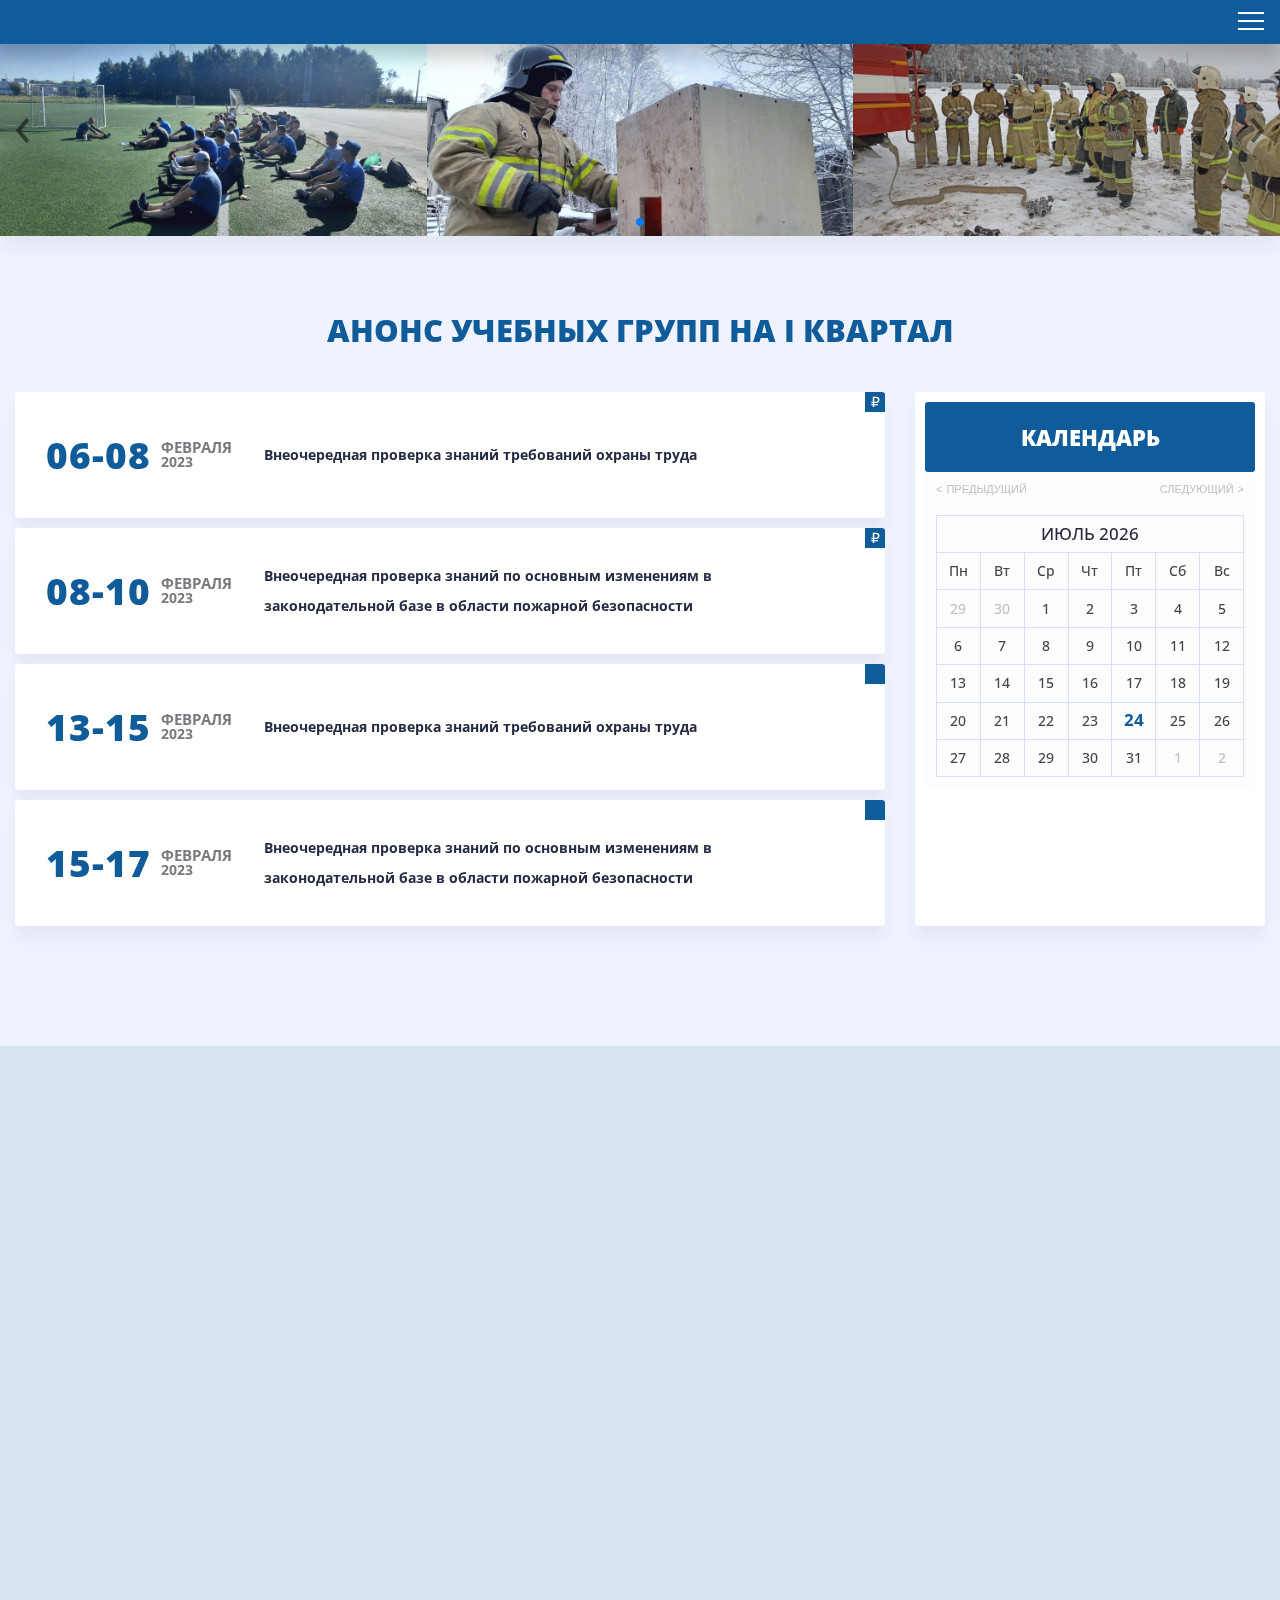
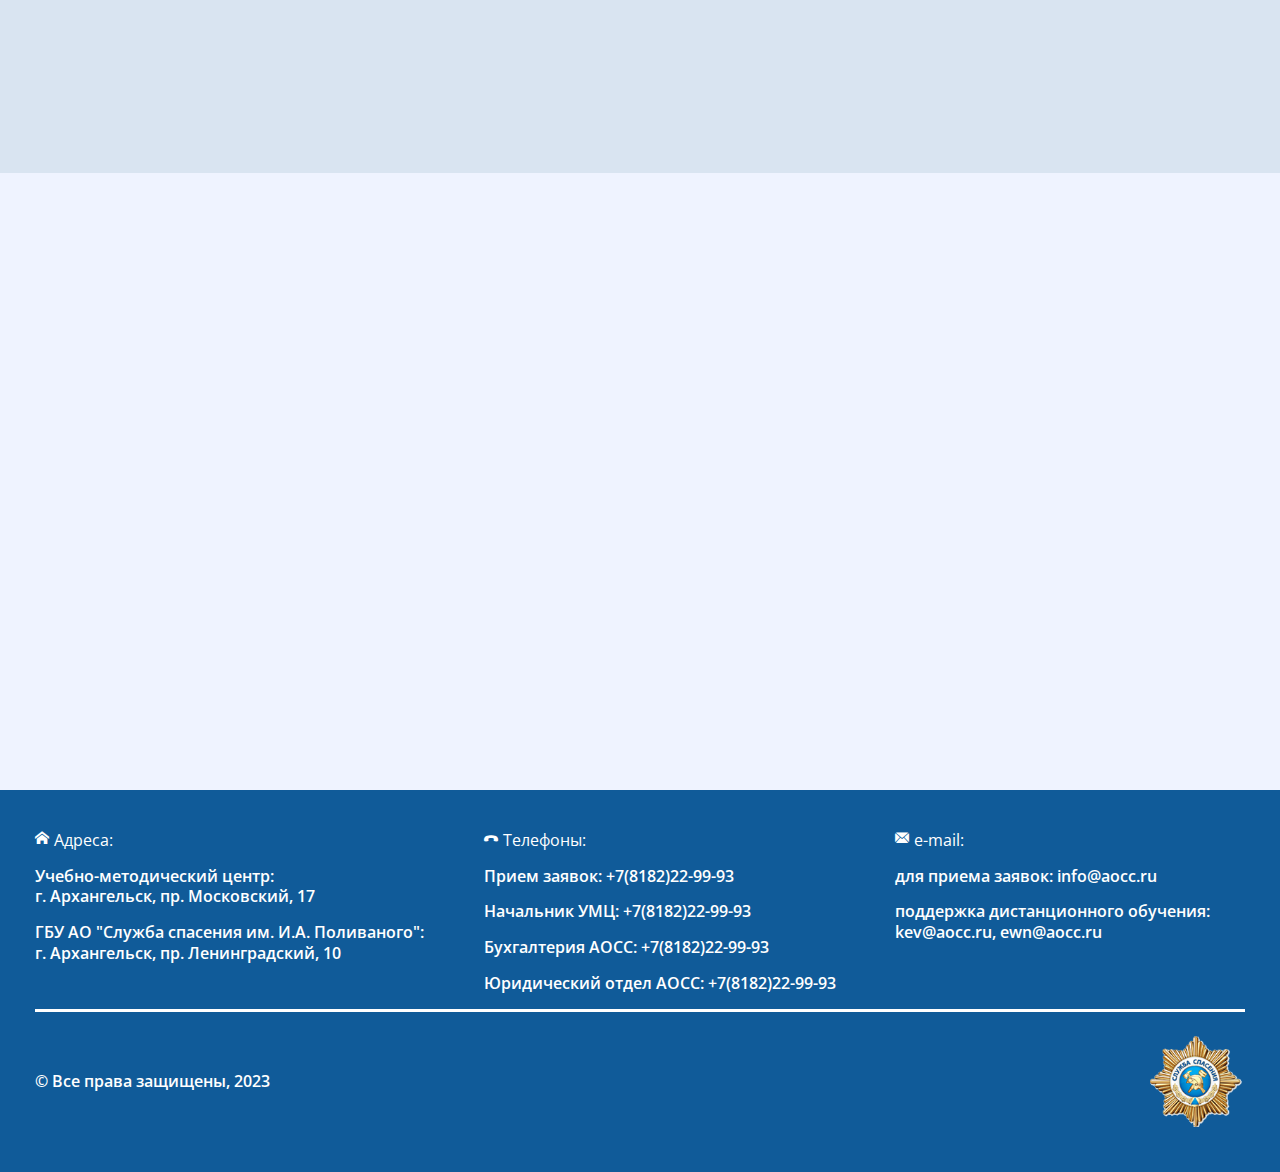
==== index.html @ 5d834554 "Add files via upload" ====
<!DOCTYPE html>
<html lang="ru">
<head>
    <meta charset="UTF-8">
    <meta http-equiv="X-UA-Compatible" content="IE=edge">
    <meta name="viewport" content="width=device-width, initial-scale=1.0">
    <title>УМЦ29</title>
    <link rel="stylesheet" href="css/style.css">
    <link rel="stylesheet" href="css/iconfont.css">
    <link rel="stylesheet" href="css/swiper-bundle.min.css">
    <link rel="stylesheet" href="css/aos.css">
</head>
<body>
    <div class="wrapper">
        <header class="header" id="header">
            <div class="header__container _container">
                <div class="header__body">
                    <div class="header__logo">
                        <a href="/">                    
                            <img src="img/logo_aocc.png" alt="">
                        </a>
                    </div>
                    <div class="header__title">
                        <p>Учебно-методический центр</p>
                        <p>Государственного бюджетного учреждения <br> Архангельской области <br> "Служба спасения им. И.А. Поливаного"</p>
                    </div>
                </div>
                <div class="header__right">
                    <div class="header__contacts">
                        <a class="header__contact icon-home">
                            <p>г. Архангельск, пр. Московский, 17</p>
                        </a>
                        <a href="tel:+78182229993" class="header__contact icon-phone">
                            <p>+7(8182)22-99-93</p>
                        </a>
                        <a href="mailto:info@aocc.ru" class="header__contact icon-mail">
                            <p>info@aocc.ru</p>
                        </a>
                        <div class="header__contact icon-time">
                            <p>ПН-ПТ 9:00-17:00</p>
                        </div>
                    </div>
                    <div class="header__btns">
                        <div>
                            <a href="#">Регистрация</a>
                        </div>
                        <div>
                            <a target="_blank" href="http://umc.aocc.ru">Вход</a>
                        </div>
                    </div>
                </div>
            </div>
        </header>
        <header class="header-nav">
            <div class="header__container _container header-nav__container">
                <div class="header-nav__body menu tutorial">
                    <ul class="menu__list">
                        <li class="menu__link"><a href="#" class="">Главная</a>
                        <li class="menu__link"><a href="page-about.html" class="">О центре</a>
                            <ul class="menu__sub-list">
                                <li class="menu__sub-link"><a href="page-general.html">Общие сведения</a></li>
                                <li class="menu__sub-link"><a href="page-history.html">Историческая справка</a></li>
                                <li class="menu__sub-link"><a href="page-management.html">Руководство</a></li>
                                <li class="menu__sub-link"><a href="page-teachers.html">Преподаватели</a></li>
                                <li class="menu__sub-link"> <a href="page-license.html">Лицензии и разрешительные документы</a></li>
                                <li class="menu__sub-link">Вакансии</li>
                            </ul>
                        </li>
                        <li class="menu__link">Программы
                            <ul class="menu__sub-list">
                                <li class="menu__sub-link">Профессиональная подготовка</li>
                                <li class="menu__sub-link">Профессиональная переподготовка</li>
                                <li class="menu__sub-link">Повышение квалификации</li>
                            </ul>
                        </li>
                        <li class="menu__link">План комплектования
                            <ul class="menu__sub-list">
                                <li class="menu__sub-link">ПК</li>
                                <li class="menu__sub-link">Выписки</li>
                                <li class="menu__sub-link">График обучения</li>
                            </ul>
                        </li>
                        <li class="menu__link">Формы заявок
                            <ul class="menu__sub-list">
                                <li class="menu__sub-link">Гражданская оборона</li>
                                <li class="menu__sub-link">Пожарная безопасность</li>
                                <li class="menu__sub-link">Охрана труда</li>
                                <li class="menu__sub-link">Общая форма заявки</li>
                            </ul>
                        </li>
                        <li class="menu__link">Дистанционное обучение
                            <ul class="menu__sub-list">
                                <li class="menu__sub-link">график обучения</li>
                                <li class="menu__sub-link">система дистанционного обучения</li>
                                <li class="menu__sub-link">инструкция для слушателей</li>
                                <li class="menu__sub-link">регистрация на сайте</li>
                            </ul>
                        </li>
                        <li class="menu__link">Библиотека
                            <ul class="menu__sub-list">
                                <li class="menu__sub-link">учебно-методические материалы</li>
                                <li class="menu__sub-link">нормативно-правовая база</li>
                                <li class="menu__sub-link">памятки</li>
                                <li class="menu__sub-link">глоссарий</li>
                            </ul>
                        </li>
                        <li class="menu__link">Вопрос/ответ</li>
                        <li class="menu__link">релизы</li>
                        <li class="menu__link"> <a href="page-review.html">Отзывы</a></li>
                    </ul>
                </div>
                <div class="hamburger-menu">
                    <input id="menu__toggle" type="checkbox" />
                    <label class="menu__btn" for="menu__toggle">
                      <span></span>
                    </label>
                    <ul class="menu__box block one">
                        <li class="block__item">
                            <a class="menu__item" href="/">Главная</a>
                        </li>
                        <li class="block__item">
                            <div class="menu__item block__title">
                            <a href="page-about.html">О центре</a>
                            </div>
                            <div class="block__text">
                            <div class="block__card">
                                <div>
                                <a href="page-general.html">Общие сведения</a>
                                </div>
                                <div>
                                <a href="page-history.html">Историческая справка</a>
                                </div>
                                <div>
                                <a href="page-management.html">Руководство</a>
                                </div>
                                <div>
                                <a href="page-teachers.html">Преподаватели</a>
                                </div>
                                <div>
                                <a href="page-license.html">Лицензии и разрешительные документы</a>
                                </div>
                                <div>
                                <a href="#">Вакансии</a>
                                </div>
                            </div>
                            </div>
                        </li>
                        <li class="block__item">       
                            <a class="menu__item block__title" href="#">Программы</a>
                            <div class="block__text">
                            <div class="block__card">
                                <div>
                                <a href="#">Профессиональная подготовка</a>
                                </div>
                                <div>
                                <a href="#">Профессиональная переподготовка</a>
                                </div>
                                <div>
                                <a href="#">Повышение квалификации</a>
                                </div>
                            </div>
                            </div>
                        </li>
                        <li class="block__item">
                            <a class="menu__item block__title" href="#">План комплектования</a>
                            <div class="block__text">
                            <div class="block__card">
                                <div>
                                <a href="#">ПК</a>
                                </div>
                                <div>
                                <a href="#">Выписки</a>
                                </div>
                                <div>
                                <a href="#">График обучения</a>
                                </div>
                            </div>
                            </div>
                        </li>
                        <li class="block__item">
                            <a class="menu__item block__title" href="#">Формы заявок</a>
                            <div class="block__text">
                            <div class="block__card">
                                <div>
                                <a href="#">Гражданская оборона</a>
                                </div>
                                <div>
                                <a href="#">Пожарная безопасность</a>
                                </div>
                                <div>
                                <a href="#">Охрана труда</a>
                                </div>
                                <div>
                                    <a href="#">Общая форма заявки</a>
                                </div>
                            </div>
                            </div>
                        </li>
                        <li class="block__item">
                            <a class="menu__item block__title" href="#">Дистанционное обучение</a>
                            <div class="block__text">
                            <div class="block__card">
                                <div>
                                <a href="#">График обучения</a>
                                </div>
                                <div>
                                <a href="#">Система дистанционного обучения</a>
                                </div>
                                <div>
                                <a href="#">Инструкция для слушателей</a>
                                </div>
                                <div>
                                <a href="#">Регистрация на сайте</a>
                                </div>
                            </div>
                            </div>
                        </li>
                        <li class="block__item">
                            <a class="menu__item block__title" href="#">Библиотека</a>
                            <div class="block__text">
                            <div class="block__card">
                                <div>
                                <a href="#">учебно-методические материалы</a>
                                </div>
                                <div>
                                <a href="#">нормативно-правовая база</a>
                                </div>
                                <div>
                                <a href="#">Памятки</a>
                                </div>
                                <div>
                                <a href="#">Глоссарий</a>
                                </div>
                            </div>
                            </div>
                        </li>
                        <li class="block__item">
                            <a class="menu__item" href="#">Вопрос/Ответ</a>
                        </li>
                        <li class="block__item">
                            <a class="menu__item" href="#">Релизы</a>
                        </li>
                        <li class="block__item">
                            <a class="menu__item" href="index2.html">Отзывы</a>
                        </li>
                    </ul>
                </div>
            </div>
        </header>
        <section class="swiper image-slider">
          <div class="swiper-wrapper image-slider__wrapper">
              <div class="swiper-slide image-slider__slide">
                  <div class="image-slider__image">
                      <img src="img/slider/07.jpg" alt="">
                  </div>
              </div>
              <div class="swiper-slide image-slider__slide">
                  <div class="image-slider__image">
                      <img src="img/slider/08.jpg" alt="">
                  </div>
              </div>
              <div class="swiper-slide image-slider__slide">
                  <div class="image-slider__image">
                      <img src="img/slider/04.jpg" alt="">
                  </div>
              </div>
              <div class="swiper-slide image-slider__slide">
                  <div class="image-slider__image">
                      <img src="img/slider/06.jpg" alt="">
                  </div>
              </div>
              <div class="swiper-slide image-slider__slide">
                  <div class="image-slider__image">
                      <img src="img/slider/05.jpg" alt="">
                  </div>
              </div>
              <div class="swiper-slide image-slider__slide">
                  <div class="image-slider__image">
                      <img src="img/slider/09.jpg" alt="">
                  </div>
              </div>
              <div class="swiper-slide image-slider__slide">
                  <div class="image-slider__image">
                      <img src="img/slider/01.jpg" alt="">
                  </div>
              </div>
              <div class="swiper-slide image-slider__slide">
                  <div class="image-slider__image">
                      <img src="img/slider/02.jpg" alt="">
                  </div>
              </div>
              <div class="swiper-slide image-slider__slide">
                  <div class="image-slider__image">
                      <img src="img/slider/03.jpg" alt="">
                  </div>
              </div>
              <div class="swiper-slide image-slider__slide">
                  <div class="image-slider__image">
                      <img src="img/slider/10.jpg" alt="">
                  </div>
              </div>
              <div class="swiper-slide image-slider__slide">
                  <div class="image-slider__image">
                      <img src="img/slider/11.jpg" alt="">
                  </div>
              </div>
              <div class="swiper-slide image-slider__slide">
                  <div class="image-slider__image">
                      <img src="img/slider/12.jpg" alt="">
                  </div>
              </div>
              <div class="swiper-slide image-slider__slide">
                  <div class="image-slider__image">
                      <img src="img/slider/13.jpg" alt="">
                  </div>
              </div>
              <div class="swiper-slide image-slider__slide">
                  <div class="image-slider__image">
                      <img src="img/slider/14.jpg" alt="">
                  </div>
              </div>
              <div class="swiper-slide image-slider__slide">
                  <div class="image-slider__image">
                      <img src="img/slider/15.jpg" alt="">
                  </div>
              </div>
          </div>
          <div class="swiper__object" data-aos="fade-up" data-aos-delay="500" data-aos-duration="1500">
              <div class="swiper__title">
                  Учебно-методический центр
              </div>
              <div class="swiper__subtitle">
                  ГБУ Архангельской области <br> "Служба спасения имени <br> И.А. Поливаного"
              </div>
              <div class="swiper__txt">
                  
              </div>
              <button class="swiper__button">
                  Регистрация
              </button>
          </div>
          <div class="swiper-pagination"></div>
          <div class="swiper-button-prev"></div>
          <div class="swiper-button-next"></div>
        </section>
        <main class="page">
          <div class="page__events events">
            <div class="events__container _container" data-aos="fade-up" data-aos-delay="1000" data-aos-duration="1500">
              <div class="events__row">
                <div class="events__title">
                  Анонс учебных групп <span>на I квартал </span>
                </div>
                <div class="events__subtitle">
                  <!-- обучение платное -->
                </div>
                <div class="events__body">
                    <div class="events__cards">
                        <div class="events__card">
                            <div class="events__left">
                                <div class="events__date">06-08</div>
                                <div class="events__month-time">
                                    <div class="events__month">Февраля</div>
                                    <div class="events__time">2023</div>
                                </div>
                                <div class="events__text">
                                    <div class="events__head">
                                        Внеочередная проверка знаний требований охраны труда
                                    </div>
                                    <div class="events__info">
                                        ₽
                                    </div>
                                </div>
                            </div>
                        </div>
                        <div class="events__card">
                            <div class="events__left">
                                <div class="events__date">08-10</div>
                                <div class="events__month-time">
                                    <div class="events__month">Февраля</div>
                                    <div class="events__time">2023</div>
                                </div>
                                <div class="events__text">
                                    <div class="events__head">
                                        Внеочередная проверка знаний по основным изменениям в законодательной базе в области пожарной безопасности
                                    </div>
                                    <div class="events__info">
                                        ₽
                                    </div>
                                </div>
                            </div>
                        </div>
                        <div class="events__card">
                            <div class="events__left">
                                <div class="events__date">13-15</div>
                                <div class="events__month-time">
                                    <div class="events__month">Февраля</div>
                                    <div class="events__time">2023</div>
                                </div>
                                <div class="events__text">
                                    <div class="events__head">
                                        Внеочередная проверка знаний требований охраны труда
                                    </div>
                                    <div class="events__info">
                                    </div>
                                </div>
                            </div>
                        </div>
                        <div class="events__card">
                            <div class="events__left">
                                <div class="events__date">15-17</div>
                                <div class="events__month-time">
                                    <div class="events__month">Февраля</div>
                                    <div class="events__time">2023</div>
                                </div>
                                <div class="events__text">
                                    <div class="events__head">
                                        Внеочередная проверка знаний по основным изменениям в законодательной базе в области пожарной безопасности
                                    </div>
                                    <div class="events__info">
                                    </div>
                                </div>
                            </div>
                        </div>
                    </div>
                    <div class="events__cal-wrapper">
                        <div class="events__cal-title">
                            <div>
                                Календарь
                            </div>
                        </div>
                        <div class="calendar-wrapper">
                            <button id="btnPrev" type="button">Предыдущий</button>
                            <button id="btnNext" type="button">Следующий</button>
                            <div id="divCal"></div>
                        </div>
                    </div>
                </div>
              </div>
            </div>
          </div>
          <div class="page__info info">
            <div class="info__container _container" data-aos="fade-up" data-aos-duration="1500">
                <div class="info__body">
                    <div class="info__title events__title">
                        Внимание!
                    </div>
                    <div class="info__text info__text-marked">
                      <ul class="events__head info__head">
                          <li>
                              Группа на обучение по&nbsp;категориям "Председатели комиссий  по&nbsp;предупреждению и&nbsp;ликвидации ЧС и&nbsp;ОПБ организаций", "Члены комиссий по&nbsp;предупреждению и&nbsp;ликвидации ЧС и&nbsp;ОПБ организаций" с&nbsp;30.01.23 по&nbsp;10.02.23 сформирована!
                          </li>
                          <li>
                              Заявки не принимаются с 18.01.23 (будут перенаправляться на другой период)
                          </li>
                      </ul>
                    </div>
                    <div class="info__row">
                        <div class="info__card">
                            <div class="info__wrapper">
                                <div class="info__img info__img-marked">
                                    <img src="img/covid.svg" alt="">
                                </div>
                                <div class="info__txt events__head info__txt-marked">
                                      В целях обеспечения безопасности и&nbsp;профилактики заболевания COVID-19 при&nbsp;посещении УМЦ все слушатели и&nbsp;посетители обязаны находиться в&nbsp;средствах индивидуальной защиты (маски, перчатки). 
                                      <p> В связи с этим работодатели, направляющие своих специалистов на обучение, должны обеспечить их средствами защиты на весь период обучения.</p>
                                </div>
                            </div>
                        </div>
                        <div class="info__text">
                          <ul class="events__head info__head">
                              <li>
                                  Группа на обучение по категориям "Председатели комиссий по&nbsp;предупреждению и ликвидации ЧС и&nbsp;ОПБ организаций", "Члены комиссий по&nbsp;предупреждению и ликвидации ЧС и&nbsp;ОПБ организаций" с 30.01.23 по 10.02.23 сформирована!
                              </li>
                              <li>
                                  Заявки не принимаются с 18.01.23 (будут перенаправляться на другой период)
                              </li>
                          </ul>
                        </div>
                        <div class="info__card">
                            <div class="info__wrapper">
                                <div class="info__img info__img-marked">
                                    <img src="img/document.svg" alt="">
                                </div>
                                <div class="info__txt events__head info__txt-marked">
                                  Выдача удостоверений о&nbsp;ПК или переподготовке осуществляется с&nbsp;понедельника по пятницу в&nbsp;рабочие часы УМЦ, <br> тел: +7(8182)22-99-93 доб.215. 
                                  <p>При себе иметь паспорт и (если необходимо) доверенность на&nbsp;право получения удостоверения.</p>
                                </div>
                            </div>
                        </div>
                    </div>
                </div>
            </div>
          </div>
          <div class="page__info info major">
            <div class="info__container _container" data-aos="fade-up" data-aos-duration="1500">
                <div class="info__body">
                    <div class="info__title events__title">
                        Основные события года
                    </div>
                    <div class="events__cards major__cards-marked">
                      <div class="events__card major__card">
                          <div class="events__left major__left">
                              <div class="events__date major__date">05</div>
                              <div class="events__month-time major__month-time">
                                  <div class="events__month major__month">сентября</div>
                                  <div class="events__time major__time">2022</div>
                              </div>
                              <div class="events__text major__text">
                                  <div class="events__head major__head">
                                      Внеочередная проверка знаний требований охраны труда
                                  </div>
                              </div>
                          </div>
                      </div>
                      <div class="events__card major__card">
                          <div class="events__left major__left">
                              <div class="events__date major__date">22</div>
                              <div class="events__month-time major__month-time">
                                  <div class="events__month major__month">ноября</div>
                                  <div class="events__time major__time">2022</div>
                              </div>
                              <div class="events__text major__text">
                                  <div class="events__head major__head">
                                      Внеочередная проверка знаний требований охраны труда
                                  </div>
                              </div>
                          </div>
                      </div>
                      <div class="events__card major__card">
                          <div class="events__left major__left">
                              <div class="events__date major__date">29</div>
                              <div class="events__month-time major__month-time">
                                  <div class="events__month major__month">ноября</div>
                                  <div class="events__time major__time">2022</div>
                              </div>
                              <div class="events__text major__text">
                                  <div class="events__head major__head">
                                      Внеочередная проверка знаний требований охраны труда
                                  </div>
                              </div>
                          </div>
                      </div>
                      <div class="events__card major__card">
                          <div class="events__left major__left">
                              <div class="events__date major__date">10</div>
                              <div class="events__month-time major__month-time">
                                  <div class="events__month major__month">декабря</div>
                                  <div class="events__time major__time">2022</div>
                              </div>
                              <div class="events__text major__text">
                                  <div class="events__head major__head">
                                      Внеочередная проверка знаний требований охраны труда
                                  </div>
                              </div>
                          </div>
                      </div>
                    </div>
                    <div class="info__row major__row">
                        <div class="info__card info__card-marked major__figure">
                            <div class="services__column grid">
                                <figure class="services__item item-services effect-milo">
                                    <img src="img/service/02.jpg" alt="img14"/>
                                    <figcaption>
                                      <h2>Безопасность<span> <br> жизнедеятельности</span></h2>
                                      <p>Памятки населению<br></p>
                                      <a href="#"></a>
                                    </figcaption>   
                                </figure>
                            </div>
                        </div>
                        <div class="events__cards major__cards">
                            <div class="events__card major__card">
                                <div class="events__left major__left">
                                    <div class="events__date major__date">05</div>
                                    <div class="events__month-time major__month-time">
                                        <div class="events__month major__month">сентября</div>
                                        <div class="events__time major__time">2022</div>
                                    </div>
                                    <div class="events__text major__text">
                                        <div class="events__head major__head">
                                            Внеочередная проверка знаний требований охраны труда
                                        </div>
                                    </div>
                                </div>
                            </div>
                            <div class="events__card major__card">
                                <div class="events__left major__left">
                                    <div class="events__date major__date">22</div>
                                    <div class="events__month-time major__month-time">
                                        <div class="events__month major__month">ноября</div>
                                        <div class="events__time major__time">2022</div>
                                    </div>
                                    <div class="events__text major__text">
                                        <div class="events__head major__head">
                                            Внеочередная проверка знаний требований охраны труда
                                        </div>
                                    </div>
                                </div>
                            </div>
                            <div class="events__card major__card">
                                <div class="events__left major__left">
                                    <div class="events__date major__date">29</div>
                                    <div class="events__month-time major__month-time">
                                        <div class="events__month major__month">ноября</div>
                                        <div class="events__time major__time">2022</div>
                                    </div>
                                    <div class="events__text major__text">
                                        <div class="events__head major__head">
                                            Внеочередная проверка знаний требований охраны труда
                                        </div>
                                    </div>
                                </div>
                            </div>
                            <div class="events__card major__card">
                                <div class="events__left major__left">
                                    <div class="events__date major__date">10</div>
                                    <div class="events__month-time major__month-time">
                                        <div class="events__month major__month">декабря</div>
                                        <div class="events__time major__time">2022</div>
                                    </div>
                                    <div class="events__text major__text">
                                        <div class="events__head major__head">
                                            Внеочередная проверка знаний требований охраны труда
                                        </div>
                                    </div>
                                </div>
                            </div>
                        </div>
                        <div class="info__card info__card-marked major__figure">
                            <div class="services__column grid">
                                <figure class="services__item item-services effect-milo">
                                    <img src="img/service/02.jpg" alt="img14"/>
                                    <figcaption>
                                      <h2><span> <br>Антитеррор</span></h2>
                                      <p>Материалы<br></p>
                                      <a href="#"></a>
                                    </figcaption>   
                                </figure>
                            </div>
                        </div>
                    </div>
                </div>
            </div>
          </div>
        </main>
        <footer class="footer">
          <div class="footer__container _container">
            <div class="footer__body">
              <div class="footer__address">
                <div class="footer__contact icon-home-white">
                    <p>Адреса:</p>
                </div>
                <p>
                  Учебно-методический центр: <br> <span>г. Архангельск, пр. Московский, 17</span>
                </p>
                <p>
                    ГБУ АО "Служба спасения им. И.А. Поливаного": <br> <span>г. Архангельск, пр. Ленинградский, 10</span>
                </p>
            </div>
            <div class="footer__phone">
                <div class="footer__contact icon-phone-white">
                    <p>Телефоны:</p>
                </div>
                <p>
                  Прием заявок:<a href="tel:+78182229993"> +7(8182)22-99-93</a>
                </p>
                <p>
                    Начальник УМЦ: <a href="tel:+78182229993"> +7(8182)22-99-93</a>
                </p>
                <p>
                    Бухгалтерия АОСС:<a href="tel:+78182229993"> +7(8182)22-99-93</a>
                </p>
                <p>
                    Юридический отдел АОСС:<a href="tel:+78182229993"> +7(8182)22-99-93</a>
                </p>
            </div>
            <div class="footer__mail">
                <div class="footer__contact icon-mail-white">
                    <p>e-mail:</p>
                </div>
                <p>
                    для приема заявок: <a href="mailto:info@aocc.ru">info@aocc.ru</a> 
                </p>
                <p>
                    поддержка дистанционного обучения: <a href="mailto:kev@aocc.ru">kev@aocc.ru</a>, <a href="mailto:ewn@aocc.ru">ewn@aocc.ru</a>
                </p>
            </div>
            </div>
          </div>
          <div class="footer-down__container _container">
            <div class="footer__down">
              <p>© Все права защищены, 2023</p>
              <a href="#header"><img src="img/logo_aocc.png" alt=""></a>
            </div>
          </div>
      </footer>
    </div>
<script src="https://code.jquery.com/jquery-3.6.0.min.js"></script>
<script src="js/accordion.js"></script>
<script src="js/swiper-bundle.min.js"></script>
<script src="js/script-slider.js"></script>
<script src="js/cal.js"></script>
<script src="js/aos.js"></script>
<script src="js/script-aos.js"></script>
</body>
</html>
---- css/style.css ----
@charset "UTF-8";
@import url(https://fonts.googleapis.com/css?family=Open+Sans:300,regular,500,600,700,800,300italic,italic,500italic,600italic,700italic,800italic);
/*Обнуление*/
* {
  padding: 0;
  margin: 0;
  border: 0;
}

*, *:before, *:after {
  -webkit-box-sizing: border-box;
  box-sizing: border-box;
}

:focus, :active {
  outline: none;
}

a:focus, a:active {
  outline: none;
}

a {
  text-decoration: none;
}

nav, footer, header, aside {
  display: block;
}

html, body {
  height: 100%;
  width: 100%;
  font-size: 100%;
  line-height: 1;
  font-size: 14px;
  -ms-text-size-adjust: 100%;
  -moz-text-size-adjust: 100%;
  -webkit-text-size-adjust: 100%;
}

input, button, textarea {
  font-family: inherit;
}

input::-ms-clear {
  display: none;
}

button {
  cursor: pointer;
}

button::-moz-focus-inner {
  padding: 0;
  border: 0;
}

a, a:visited {
  text-decoration: none;
}

a:hover {
  text-decoration: none;
}

ul li {
  list-style: none;
}

img {
  vertical-align: top;
}

h1, h2, h3, h4, h5, h6 {
  font-size: inherit;
  font-weight: inherit;
}

/*--------------------*/
body {
  font-family: 'Open Sans';
  color: #252B42;
  font-size: 14px;
  font-weight: 500;
  /*   background-color: #fcfdff; */
  background-color: #f5f7fd;
}

.wrapper {
  min-height: 100%;
  overflow: hidden;
  display: block;
  overflow: hidden;
  display: -webkit-box;
  display: -ms-flexbox;
  display: flex;
  -webkit-box-orient: vertical;
  -webkit-box-direction: normal;
      -ms-flex-direction: column;
          flex-direction: column;
}

._container {
  max-width: 1300px;
  margin: 0 auto;
  padding: 0 15px;
}

.page {
  -webkit-box-flex: 1;
      -ms-flex: 1 1 auto;
          flex: 1 1 auto;
}

.header {
  width: 100%;
  z-index: 150;
  -webkit-box-shadow: 0px 13px 19px rgba(0, 0, 0, 0.07);
          box-shadow: 0px 13px 19px rgba(0, 0, 0, 0.07);
  height: 124px;
  /*     background-color: #f5f7fd; */
  background-color: #eff3ff;
  position: fixed;
  top: 0;
  left: 0;
  /*       background-color: rgba(250, 250, 250, 0.95);
*/
}

.header__container {
  height: 100%;
  width: 100%;
  display: -webkit-box;
  display: -ms-flexbox;
  display: flex;
  -webkit-box-align: center;
      -ms-flex-align: center;
          align-items: center;
  -webkit-box-pack: justify;
      -ms-flex-pack: justify;
          justify-content: space-between;
}

.header__body {
  display: -webkit-box;
  display: -ms-flexbox;
  display: flex;
  width: 600px;
  -webkit-box-pack: justify;
      -ms-flex-pack: justify;
          justify-content: space-between;
  -webkit-box-align: center;
      -ms-flex-align: center;
          align-items: center;
}

.header__logo img {
  width: 120px;
}

.header__title {
  font-size: 18px;
  font-weight: 800;
  color: #105b99;
  max-width: 700px;
  line-height: 120%;
  text-align: left;
  text-transform: uppercase;
}

.header__contacts p {
  margin-bottom: 8px;
  font-size: 14px;
  font-weight: 700;
  font-family: 'Open Sans';
}

.header__contact {
  display: -webkit-box;
  display: -ms-flexbox;
  display: flex;
}

.header__contact p {
  color: #105b99;
  -webkit-text-decoration: underline 1.3px rgba(16, 91, 153, 0);
          text-decoration: underline 1.3px rgba(16, 91, 153, 0);
  -webkit-transition: -webkit-text-decoration-color 300ms ease-in;
  transition: -webkit-text-decoration-color 300ms ease-in;
  transition: text-decoration-color 300ms ease-in;
  transition: text-decoration-color 300ms ease-in, -webkit-text-decoration-color 300ms ease-in;
  cursor: pointer;
  -webkit-transition: text-decoration-color 300ms ease-in;
  -moz-transition: text-decoration-color 300ms ease-in;
  -ms-transition: text-decoration-color 300ms ease-in;
  -o-transition: text-decoration-color 300ms ease-in;
}

.header__contacts p:hover {
  -webkit-text-decoration: underline 1.3px #105b99;
          text-decoration: underline 1.3px #105b99;
}

.header__btns div {
  width: 150px;
  height: 30px;
  background-color: #105b99;
  color: #FFF;
  border-radius: 3px;
  -webkit-border-radius: 3px;
  -moz-border-radius: 3px;
  -ms-border-radius: 3px;
  -o-border-radius: 3px;
  margin-bottom: 10px;
  display: -webkit-box;
  display: -ms-flexbox;
  display: flex;
  -webkit-box-pack: center;
      -ms-flex-pack: center;
          justify-content: center;
  -webkit-box-align: center;
      -ms-flex-align: center;
          align-items: center;
  position: relative;
  border: 1px solid #105b99;
  transition: all 0.3s;
  -webkit-transition: all 0.3s;
  -moz-transition: all 0.3s;
  -ms-transition: all 0.3s;
  -o-transition: all 0.3s;
  color: #FFF;
  border: 1px solid #094474;
}

.header__btns a {
  text-decoration: none;
  color: inherit;
}

.header__btns a:before {
  content: '';
  position: absolute;
  top: 0;
  left: 0;
  width: 100%;
  height: 100%;
}

.header__btns a:hover {
  color: #FFF;
}

.header__btns a:active {
  color: #FFF;
}

.header__btns a:visited {
  color: #FFF;
}

.header__btns div:hover {
  background-color: rgba(16, 91, 153, 0.87);
}

.header__btns div:active {
  position: relative;
  color: inherit;
  top: 1px;
}

.header__right {
  width: 450px;
  display: -webkit-box;
  display: -ms-flexbox;
  display: flex;
  -webkit-box-pack: justify;
      -ms-flex-pack: justify;
          justify-content: space-between;
  -webkit-box-align: center;
      -ms-flex-align: center;
          align-items: center;
}

@media (max-width: 1300px) {
  .header {
    display: none;
    height: 94px;
    z-index: 150;
  }
  .header__container {
    margin-top: 10px;
  }
  .header__logo img {
    width: 80px;
    margin-right: 20px;
  }
  .header__title {
    font-size: 16px;
    font-weight: 600;
    color: #105b99;
    text-align: left;
    max-width: 700px;
    margin-right: 20px;
  }
  .header__contacts p {
    margin-bottom: 4px;
    font-size: 10px;
    font-weight: 600;
    font-family: Open Sans;
  }
}

@media (max-width: 767px) {
  .header__container {
    margin-top: 10x;
  }
  .header__logo img {
    width: 60px;
    margin-right: 20px;
  }
  .header__title {
    font-size: 13px;
    font-weight: 700;
    color: #105b99;
    text-align: left;
    text-align: center;
    line-height: 130%;
  }
  .header__contacts {
    display: none;
  }
  .header__contacts p {
    margin-bottom: 5px;
    font-size: 12px;
    font-weight: 600;
    font-family: Open Sans;
  }
}

@media (min-width: 1300px) {
  .header-nav {
    position: fixed;
    top: 124px;
    width: 100%;
    background-color: #105b99;
    -webkit-box-shadow: 0px 13px 19px rgba(0, 0, 0, 0.2);
            box-shadow: 0px 13px 19px rgba(0, 0, 0, 0.2);
    z-index: 150;
    left: 0;
  }
  .menu {
    width: 100%;
  }
  .menu ul {
    font-size: 0;
    list-style-type: none;
  }
  .menu ul li {
    -webkit-transition: all 0.5s;
    transition: all 0.5s;
    display: inline-block;
    padding: 15px 10px;
    position: relative;
    text-transform: uppercase;
  }
  .menu ul li ul {
    width: 100%;
    position: absolute;
    top: 29px;
    left: 0px;
    background-color: rgba(250, 250, 250, 0.95);
    -webkit-box-shadow: 0px 13px 19px rgba(0, 0, 0, 0.2);
            box-shadow: 0px 13px 19px rgba(0, 0, 0, 0.2);
  }
  .menu ul li:hover ul {
    display: block;
    margin-top: 15px;
    min-width: 240px;
    left: 0;
    position: absolute;
  }
  .menu ul li:hover ul li {
    display: block;
    background-color: #fff;
    -webkit-box-shadow: 0px 13px 19px rgba(0, 0, 0, 0.1);
            box-shadow: 0px 13px 19px rgba(0, 0, 0, 0.1);
  }
  .menu ul li:hover ul li:hover {
    background-color: #e0e0e0;
  }
  .menu__link {
    color: #fff;
    transition: all 0.3s;
    -webkit-transition: all 0.3s;
    -moz-transition: all 0.3s;
    -ms-transition: all 0.3s;
    -o-transition: all 0.3s;
    font-weight: 600;
    z-index: 50;
    cursor: pointer;
    font-size: 14px;
  }
  .menu__sub-link {
    color: #737373;
    transition: all 0.3s;
    -webkit-transition: all 0.3s;
    -moz-transition: all 0.3s;
    -ms-transition: all 0.3s;
    -o-transition: all 0.3s;
    font-weight: 600;
    line-height: 110%;
    min-width: 240px;
    max-width: 100%;
    font-size: 14px;
    cursor: pointer;
  }
  .menu__link:hover {
    background-color: #226ba8;
  }
  .menu__link a {
    text-decoration: none;
    color: inherit;
  }
  .menu__link a:hover {
    color: #FFF;
  }
  .menu__link a::after {
    content: '';
    position: absolute;
    top: 0;
    left: 0;
    width: 100%;
    height: 100%;
  }
  .menu__sub-link:hover {
    color: #105b99;
  }
  .menu__sub-link a:hover {
    color: #105b99;
  }
  .menu__icon {
    display: none;
  }
  .menu__list {
    display: -webkit-box;
    display: -ms-flexbox;
    display: flex;
    -webkit-box-pack: justify;
        -ms-flex-pack: justify;
            justify-content: space-between;
  }
}

@media (min-width: 1300px) {
  .menu__sub-list {
    transform: translate(0px, 30%);
    opacity: 0;
    visibility: hidden;
    pointer-events: none;
    transition: all 0.3s ease 0s;
    -webkit-transform: translate(0px, 30%);
    -moz-transform: translate(0px, 30%);
    -ms-transform: translate(0px, 30%);
    -o-transform: translate(0px, 30%);
    -webkit-transition: all 0.3s ease 0s;
    -moz-transition: all 0.3s ease 0s;
    -ms-transition: all 0.3s ease 0s;
    -o-transition: all 0.3s ease 0s;
  }
  .menu__list > li:hover .menu__sub-list {
    opacity: 1;
    visibility: visible;
    transform: translate(0px, 0px);
    -webkit-transform: translate(0px, 0px);
    -moz-transform: translate(0px, 0px);
    -ms-transform: translate(0px, 0px);
    -o-transform: translate(0px, 0px);
    pointer-events: all;
  }
  .menu__sub-list-accordion {
    display: none;
  }
  .menu__sub-link-accordion {
    display: none;
  }
}

@media (min-width: 1300px) {
  .hamburger-menu {
    display: none;
  }
}

@media (max-width: 1300px) {
  .header-nav__container {
    margin: 0;
    padding: 0;
  }
  .menu__link {
    display: none;
  }
  .block__item {
    margin: 0 0 20px 0;
  }
  .block__title {
    font-size: 22px;
    font-weight: 700;
    line-height: 28px;
    letter-spacing: 0px;
    text-align: left;
    color: #0E77AF;
    position: relative;
    cursor: pointer;
  }
  .block__title a {
    text-decoration: none;
    color: inherit;
  }
  .block__title:before, .block__title:after {
    content: '';
    width: 18px;
    height: 2.77px;
    background-color: #105b99;
    position: absolute;
    top: 17px;
    right: 0;
    transition: all 0.3s ease 0s;
    -webkit-transition: all 0.3s ease 0s;
    -moz-transition: all 0.3s ease 0s;
    -ms-transition: all 0.3s ease 0s;
    -o-transition: all 0.3s ease 0s;
  }
  .block__title:before {
    transform: rotate(0deg) scale(1);
    -webkit-transform: rotate(0deg) scale(1);
    -moz-transform: rotate(0deg) scale(1);
    -ms-transform: rotate(0deg) scale(1);
    -o-transform: rotate(0deg) scale(1);
    right: 8px;
  }
  .block__title:after {
    transform: rotate(90deg) scale(1);
    -webkit-transform: rotate(90deg) scale(1);
    -moz-transform: rotate(90deg) scale(1);
    -ms-transform: rotate(90deg) scale(1);
    -o-transform: rotate(90deg) scale(1);
    right: 8px;
  }
  .block__title.active:before, .block__title.active:after {
    background-color: #0E77AF;
  }
  .block__title.active:before {
    transform: rotate(0deg);
    -webkit-transform: rotate(0deg);
    -moz-transform: rotate(0deg);
    -ms-transform: rotate(0deg);
    -o-transform: rotate(0deg);
  }
  .block__title.active:after {
    transform: rotate(0deg);
    -webkit-transform: rotate(0deg);
    -moz-transform: rotate(0deg);
    -ms-transform: rotate(0deg);
    -o-transform: rotate(0deg);
  }
  .block__text {
    display: none;
    padding: 5px 0 0 0;
    font-size: 16px;
    font-weight: 400;
    line-height: 29px;
    letter-spacing: 0px;
    text-align: left;
  }
  .block__card div {
    padding: 0 15px;
    width: 250px;
    line-height: 120%;
  }
  .block__card div:not(:last-child) {
    margin-bottom: 10px;
  }
  .block__card div a {
    text-decoration: none;
    color: #105b99;
    font-weight: 500;
  }
  .block__txt a {
    text-decoration: none;
    text-transform: uppercase;
    color: #7D7D7D;
    font-size: 12px;
    font-weight: 700;
    line-height: 29px;
    letter-spacing: 0px;
    text-align: left;
  }
  /*  */
  .hamburger-menu {
    height: 44px;
    background-color: #105b99;
    width: 100%;
    position: fixed;
    top: 0px;
    width: 100%;
    -webkit-box-shadow: 0px 13px 19px rgba(0, 0, 0, 0.2);
            box-shadow: 0px 13px 19px rgba(0, 0, 0, 0.2);
    z-index: 150;
    left: 0;
  }
  #menu__toggle {
    opacity: 0;
  }
  #menu__toggle:checked + .menu__btn > span {
    transform: rotate(45deg);
    background-color: #105b99;
    -webkit-transform: rotate(45deg);
    -moz-transform: rotate(45deg);
    -ms-transform: rotate(45deg);
    -o-transform: rotate(45deg);
  }
  #menu__toggle:checked + .menu__btn > span::before {
    top: 0;
    transform: rotate(0deg);
    background-color: #105b99;
    -webkit-transform: rotate(0deg);
    -moz-transform: rotate(0deg);
    -ms-transform: rotate(0deg);
    -o-transform: rotate(0deg);
  }
  #menu__toggle:checked + .menu__btn > span::after {
    top: 0;
    transform: rotate(90deg);
    background-color: #105b99;
    -webkit-transform: rotate(90deg);
    -moz-transform: rotate(90deg);
    -ms-transform: rotate(90deg);
    -o-transform: rotate(90deg);
  }
  #menu__toggle:checked ~ .menu__box {
    left: 0 !important;
  }
  .menu__btn {
    position: fixed;
    top: 20px;
    right: 16px;
    width: 26px;
    height: 26px;
    cursor: pointer;
    z-index: 1;
  }
  .menu__btn > span,
  .menu__btn > span::before,
  .menu__btn > span::after {
    display: block;
    position: absolute;
    width: 100%;
    height: 2px;
    background-color: #FFF;
    -webkit-transition-duration: .25s;
            transition-duration: .25s;
  }
  .menu__btn > span::before {
    content: '';
    top: -8px;
  }
  .menu__btn > span::after {
    content: '';
    top: 8px;
  }
  .menu__box {
    display: block;
    position: fixed;
    top: 0;
    left: -110%;
    width: 100%;
    height: 100%;
    margin: 0;
    padding: 15px 35px;
    list-style: none;
    background-color: #ECEFF1;
    /*     background-color: rgba(16, 91, 153, 0.2); */
    -webkit-box-shadow: 2px 2px 6px rgba(0, 0, 0, 0.4);
            box-shadow: 2px 2px 6px rgba(0, 0, 0, 0.4);
    -webkit-transition-duration: .25s;
            transition-duration: .25s;
  }
  .menu__box li img {
    width: 70px;
  }
  .menu__box li p {
    font-size: 14px;
    color: #105b99;
    font-weight: 700;
    text-transform: uppercase;
    margin-left: 30px;
  }
  .menu__item {
    display: block;
    padding: 5px 30px 5px 10px;
    color: #333;
    font-family: 'Roboto', sans-serif;
    font-size: 16px;
    font-weight: 700;
    text-decoration: none;
    -webkit-transition-duration: .25s;
            transition-duration: .25s;
    text-transform: uppercase;
    color: #105b99;
    width: 280px;
  }
  .menu__item:hover {
    color: rgba(16, 91, 153, 0.7);
    background-color: #CFD8DC;
  }
}

.swiper {
  position: relative;
  margin-top: 168px;
  /*     margin-top: 169px;
 */
  background-color: #FFF;
  /*     margin-bottom: 30px;
 */
  -webkit-box-shadow: 0px 13px 19px rgba(0, 0, 0, 0.05);
          box-shadow: 0px 13px 19px rgba(0, 0, 0, 0.05);
}

.image-slider__image {
  /*opacity: 0.9;
      */
  /*background-color: #dddddd;
      */
  /*background-color: #FFF;
      */
  /*box-shadow: 0px 13px 19px rgba(0, 0, 0, 0.1);
      */
  text-align: center;
  /* filter: grayscale(50%); */
  /*transition: all 0.3s ease;
      */
  /* -webkit-filter: grayscale(50%);
      transition: all 0.3s ease;
      -webkit-transition: all 0.3s ease;
      -moz-transition: all 0.3s ease;
      -ms-transition: all 0.3s ease;
      -o-transition: all 0.3s ease;
      cursor: pointer; */
}

/* .image-slider__image:hover {
    filter: grayscale(0%);
    -webkit-filter: grayscale(0%);
} */
/* .image-slider__image:hover {
    filter: grayscale(0);
} */
.image-slider__image img {
  max-width: 100%;
  min-height: 225;
}

.swiper-marked .swiper-slide img {
  opacity: 0.6;
}

.swiper-slide img {
  /* opacity: 0.6; */
  opacity: 0.95;
}

.swiper {
  max-width: 100%;
}

.swiper__button {
  width: 11.75rem;
  height: 3.5rem;
  background-color: rgba(16, 91, 153, 0.87);
  display: -webkit-box;
  display: -ms-flexbox;
  display: flex;
  -webkit-box-pack: center;
      -ms-flex-pack: center;
          justify-content: center;
  -webkit-box-align: center;
      -ms-flex-align: center;
          align-items: center;
  font-size: 1rem;
  font-weight: 700;
  line-height: 1.1;
  letter-spacing: 0px;
  text-transform: uppercase;
  transition: all 0.5s;
  -webkit-transition: all 0.5s;
  -moz-transition: all 0.5s;
  -ms-transition: all 0.5s;
  -o-transition: all 0.5s;
  color: #FFF;
  border-radius: 3px;
}

.swiper__button:hover {
  background-color: #486cb3;
  background-color: #105b99;
}

.swiper__button:active {
  position: relative;
  top: 1px;
}

.swiper__object {
  display: none;
  z-index: 10;
  position: absolute;
  left: calc(50% - 50rem);
  top: 3.8rem;
  max-width: 700px;
}

.swiper__object-marked {
  display: block;
}

.swiper__title {
  font-size: 1.75rem;
  font-weight: 700;
  line-height: 1rem;
  letter-spacing: 0px;
  text-align: left;
  margin-bottom: 2rem;
  text-shadow: 0px 13px 19px rgba(255, 255, 255, 0.8);
}

.swiper__subtitle {
  font-size: 3rem;
  font-weight: 800;
  line-height: 3.5rem;
  letter-spacing: 0px;
  text-align: left;
  text-shadow: 0px 13px 19px rgba(255, 255, 255, 0.8);
}

.swiper__txt {
  font-size: 2rem;
  font-weight: 500;
  line-height: 2.625rem;
  letter-spacing: 0px;
  text-align: left;
  margin-bottom: 2rem;
}

.swiper-button-prev, .swiper-button-next {
  -webkit-transition: all 0.5s;
  transition: all 0.5s;
}

.swiper-button-prev, .swiper-button-next {
  -webkit-transition: all 0.5s;
  transition: all 0.5s;
}

.image-slider .swiper-button-prev::after,
.image-slider .swiper-button-next::after {
  font-size: 0;
}

.image-slider .swiper-button-prev::after {
  content: '';
  background-image: url(/img/slider/l.svg);
  background-size: cover;
  position: absolute;
  left: 5px;
  top: 0;
  width: 15px;
  height: 25px;
}

.image-slider .swiper-button-next::after {
  content: '';
  background-image: url(/img/slider/r.svg);
  background-size: cover;
  position: absolute;
  right: 5px;
  top: 0;
  width: 15px;
  height: 25px;
}

.image-slider .swiper-button-prev:hover,
.image-slider .swiper-button-next:hover {
  opacity: 0.5;
}

@media (max-width: 2200px) {
  .swiper__object {
    top: 2rem;
  }
}

@media (max-width: 2000px) {
  .swiper__object {
    top: 4rem;
  }
}

@media (max-width: 1550px) {
  .swiper__object {
    top: 2rem;
    left: 7rem;
  }
}

@media (max-width: 1300px) {
  .swiper {
    margin-top: 44px;
  }
  .swiper__subtitle {
    font-size: 2.6rem;
    line-height: 3rem;
  }
  .swiper__txt {
    margin-bottom: 1.5rem;
  }
}

@media (max-width: 992px) {
  .image-slider .swiper-button-prev::after,
  .image-slider .swiper-button-next::after {
    display: none;
  }
  .swiper__object {
    left: 4rem;
    top: 3rem;
  }
}

@media (max-width: 747px) {
  .swiper__object {
    left: 3rem;
    top: 2rem;
  }
}

@media (max-width: 579px) {
  .swiper__object {
    left: 3rem;
    top: 4rem;
    max-width: 500px;
  }
  .swiper__title {
    font-size: 1.5rem;
    font-weight: 600;
    line-height: 1.5rem;
    letter-spacing: 0px;
    text-align: left;
    margin-bottom: 1rem;
  }
  .swiper__subtitle {
    font-size: 2.1rem;
    line-height: 2.5rem;
  }
  .swiper__txt {
    font-size: 2rem;
    font-weight: 500;
    line-height: 2.625rem;
    margin-bottom: 1rem;
  }
  .swiper__button {
    width: 13rem;
    height: 3.5rem;
    font-size: 1.2rem;
  }
}

.events {
  position: relative;
  background-color: #eff3ff;
  padding: 60px 0px;
  /*   margin-bottom: 120px;
 */
}

.events__container {
  margin-bottom: 60px;
}

.events__title {
  font-size: 2.85rem;
  font-weight: 900;
  line-height: 4.28rem;
  letter-spacing: 0em;
  text-align: left;
  padding-top: 10px;
  margin-bottom: 5px;
  text-transform: uppercase;
  text-align: center;
  color: #105b99;
}

.events__subtitle {
  font-size: 1.15rempx;
  font-weight: 700;
  line-height: 1.7rem;
  letter-spacing: 1px;
  text-align: center;
  color: #252B42;
  margin-bottom: 3.5rem;
  text-transform: uppercase;
}

.events__card {
  position: relative;
  width: 100%;
  height: 126px;
  display: -webkit-box;
  display: -ms-flexbox;
  display: flex;
  -webkit-box-align: center;
      -ms-flex-align: center;
          align-items: center;
  -webkit-box-pack: justify;
      -ms-flex-pack: justify;
          justify-content: space-between;
  background-color: #FFFFFF;
  padding: 5px 20px 5px 2.85rem;
  -webkit-transition: all 0.3s ease;
  transition: all 0.3s ease;
  -webkit-box-shadow: 0px 13px 19px rgba(0, 0, 0, 0.05);
          box-shadow: 0px 13px 19px rgba(0, 0, 0, 0.05);
  border-radius: 3px;
}

.events__card:not(:last-child) {
  margin-bottom: 10px;
}

.events__left {
  border-radius: 4px;
  display: -webkit-box;
  display: -ms-flexbox;
  display: flex;
  -webkit-box-align: center;
      -ms-flex-align: center;
          align-items: center;
}

.events__card:hover {
  -webkit-box-shadow: 0px 13px 19px rgba(0, 0, 0, 0.2);
          box-shadow: 0px 13px 19px rgba(0, 0, 0, 0.2);
}

.events__date {
  font-size: 3.4rem;
  font-weight: 900;
  line-height: 62px;
  letter-spacing: 1px;
  text-align: left;
  color: #105b99;
  margin-right: 10px;
}

.events__month-time {
  margin-right: 2.85rem;
}

.events__month {
  color: #787A80;
  text-transform: uppercase;
  font-weight: 700;
  font-size: 15px;
}

.events__time {
  color: #787A80;
  font-weight: 700;
}

.events__text {
  display: -webkit-box;
  display: -ms-flexbox;
  display: flex;
  -webkit-box-align: center;
      -ms-flex-align: center;
          align-items: center;
  -webkit-box-pack: justify;
      -ms-flex-pack: justify;
          justify-content: space-between;
}

.events__head {
  max-width: 500px;
  font-size: 1.28rem;
  font-weight: 700;
  line-height: 30px;
  letter-spacing: 0em;
  text-align: left;
}

.events__info {
  font-family: Arial, Helvetica, sans-serif;
  position: absolute;
  top: 0;
  right: 0;
  color: #787A80;
  color: #105b99;
  font-weight: 500;
  font-size: 14px;
  width: 20px;
  height: 20px;
  background-color: #105b99;
  color: #fff;
  display: -webkit-box;
  display: -ms-flexbox;
  display: flex;
  -webkit-box-pack: center;
      -ms-flex-pack: center;
          justify-content: center;
  -webkit-box-align: center;
      -ms-flex-align: center;
          align-items: center;
  border-radius: 0 3px 0px 0;
  -webkit-border-radius: 0 3px 0px 0;
  -moz-border-radius: 0 3px 0px 0;
  -ms-border-radius: 0 3px 0px 0;
  -o-border-radius: 0 3px 0px 0;
}

.events__down {
  display: -webkit-box;
  display: -ms-flexbox;
  display: flex;
  -webkit-box-pack: center;
      -ms-flex-pack: center;
          justify-content: center;
}

.events__down-txt {
  margin-right: 40px;
}

.events__body {
  display: -ms-grid;
  display: grid;
  -ms-grid-columns: minmax(700px, 900px) 350px;
      grid-template-columns: minmax(700px, 900px) 350px;
  -webkit-column-gap: 30px;
          column-gap: 30px;
}

.events__cal-wrapper {
  padding: 10px 10px;
  background-color: #fff;
  border-radius: 3px;
  -webkit-box-shadow: 0px 13px 19px rgba(0, 0, 0, 0.05);
          box-shadow: 0px 13px 19px rgba(0, 0, 0, 0.05);
  -webkit-transition: all 0.3s ease;
  transition: all 0.3s ease;
}

.events__cal-wrapper:hover {
  -webkit-box-shadow: 0px 13px 19px rgba(0, 0, 0, 0.1);
          box-shadow: 0px 13px 19px rgba(0, 0, 0, 0.1);
}

.events__cal-title {
  background-color: #105b99;
  height: 70px;
  display: -webkit-box;
  display: -ms-flexbox;
  display: flex;
  -webkit-box-align: center;
      -ms-flex-align: center;
          align-items: center;
  -webkit-box-pack: center;
      -ms-flex-pack: center;
          justify-content: center;
  border-radius: 3px;
  -webkit-border-radius: 3px;
  -moz-border-radius: 3px;
  -ms-border-radius: 3px;
  -o-border-radius: 3px;
}

.events__cal-title div {
  font-size: 22px;
  color: #FFF;
  text-transform: uppercase;
  font-weight: 800;
  text-align: center;
}

.events__cal-wrapper-marked {
  display: none;
}

@media (max-width: 1200px) {
  .events__date {
    font-size: 2.6rem;
    min-width: 90px;
  }
  .events__card {
    height: 104px;
    padding: 5px 20px 5px 2rem;
  }
  .events__cal-title {
    background-color: #FFF;
    height: 20px;
  }
  .events__cal-title div {
    font-size: 14px;
    color: #105b99;
    font-weight: 700;
  }
  .events__body {
    -ms-grid-columns: minmax(400px, 900px) minmax(300px, 350px);
        grid-template-columns: minmax(400px, 900px) minmax(300px, 350px);
    -webkit-column-gap: 10px;
            column-gap: 10px;
  }
}

@media (max-width: 979px) {
  .events {
    padding: 30px 0px;
  }
  .events__card {
    padding: 5px 20px 5px 1.5rem;
    margin-bottom: 10px;
  }
  .events__body {
    display: block;
  }
  .events__head {
    max-width: 700px;
  }
  .events__date {
    font-size: 2.4rem;
  }
  .events__cal-wrapper {
    display: none;
  }
}

@media (max-width: 747px) {
  .events {
    padding: 30px 0px 0px 0px;
  }
  .events__container {
    margin-bottom: 30px;
  }
  .events__date {
    font-size: 2.6rem;
    min-width: 80px;
  }
  .events__card {
    height: 90px;
    padding: 5px 20px 5px 2.5rem;
  }
}

@media (max-width: 600px) {
  .events__title span {
    display: block;
  }
  .events__date {
    font-size: 2.6rem;
    margin-right: 5px;
  }
  .events__head {
    line-height: 15px;
  }
  .events__month {
    font-size: 10px;
  }
  .events__time {
    font-size: 8px;
  }
}

@media (max-width: 450px) {
  .events {
    padding: 15px 0px;
  }
  .events__date {
    min-width: 70px;
    font-size: 3.3rem;
  }
  .events__head {
    line-height: 10px;
  }
}

.major {
  position: relative;
  padding: 45px 0px;
  /*   margin-bottom: 120px;
 */
}

.major__container {
  margin-bottom: 60px;
}

.major__title {
  font-size: 40px;
  font-weight: 900;
  line-height: 60px;
  letter-spacing: 0em;
  text-align: left;
  padding-top: 10px;
  margin-bottom: 5px;
  text-transform: uppercase;
  text-align: center;
  color: #105b99;
}

.major__subtitle {
  font-size: 16px;
  font-weight: 700;
  line-height: 24px;
  letter-spacing: 1px;
  text-align: center;
  color: #252B42;
  margin-bottom: 50px;
  text-transform: uppercase;
}

.major__card {
  width: 100%;
  height: 80px;
  display: -webkit-box;
  display: -ms-flexbox;
  display: flex;
  -webkit-box-align: center;
      -ms-flex-align: center;
          align-items: center;
  -webkit-box-pack: justify;
      -ms-flex-pack: justify;
          justify-content: space-between;
  background-color: #FFFFFF;
  padding: 5px 15px 5px 20px;
  -webkit-transition: all 0.3s ease;
  transition: all 0.3s ease;
  -webkit-box-shadow: 0px 13px 19px rgba(0, 0, 0, 0.05);
          box-shadow: 0px 13px 19px rgba(0, 0, 0, 0.05);
  border-radius: 3px;
}

.major__card:not(:last-child) {
  margin-bottom: 10px;
}

.major__left {
  border-radius: 4px;
  display: -webkit-box;
  display: -ms-flexbox;
  display: flex;
  -webkit-box-align: center;
      -ms-flex-align: center;
          align-items: center;
}

.major__card:hover {
  -webkit-box-shadow: 0px 13px 19px rgba(0, 0, 0, 0.2);
          box-shadow: 0px 13px 19px rgba(0, 0, 0, 0.2);
}

.major__date {
  font-size: 30px;
  font-weight: 900;
  line-height: 40px;
  letter-spacing: 1px;
  text-align: left;
  color: #105b99;
  /*       margin-right: 20px;
 */
}

.major__month-time {
  /*       margin-right: 40px;
 */
}

.major__month {
  color: #787A80;
  text-transform: uppercase;
  font-weight: 700;
  font-size: 13px;
}

.major__time {
  color: #787A80;
}

.major__head {
  max-width: 600px;
  font-size: 16px;
  font-weight: 700;
  line-height: 20px;
  letter-spacing: 0em;
  text-align: left;
}

.major__info {
  color: #787A80;
}

.major__down {
  display: -webkit-box;
  display: -ms-flexbox;
  display: flex;
  -webkit-box-pack: center;
      -ms-flex-pack: center;
          justify-content: center;
}

.major__down-txt {
  margin-right: 40px;
}

.major__body {
  display: -ms-grid;
  display: grid;
  -ms-grid-columns: minmax(700px, 900px) 350px;
      grid-template-columns: minmax(700px, 900px) 350px;
  -webkit-column-gap: 30px;
          column-gap: 30px;
}

.events__row-marked {
  display: -webkit-box;
  display: -ms-flexbox;
  display: flex;
  -webkit-box-pack: center;
      -ms-flex-pack: center;
          justify-content: center;
}

.events__paragraph p {
  margin-bottom: 15px;
  font-size: 20px;
  text-align: justify;
  line-height: 130%;
}

.events__title-marked {
  margin-bottom: 60px;
}

.events__row-marked li {
  padding-left: 15px;
  font-size: 20px;
  text-align: justify;
  margin-bottom: 15px;
  line-height: 130%;
  position: relative;
}

.events__row-marked li::before {
  position: absolute;
  top: 10px;
  left: 0;
  content: '';
  width: 8px;
  height: 8px;
  border-radius: 50%;
  background-color: #105b99;
  -webkit-border-radius: 50%;
  -moz-border-radius: 50%;
  -ms-border-radius: 50%;
  -o-border-radius: 50%;
}

.events__img p {
  font-weight: 700;
  margin-bottom: 30px;
  margin-top: 50px;
  font-size: 20px;
  text-align: center;
}

.events__img img {
  max-width: 900px;
  border-radius: 3px;
  -webkit-border-radius: 3px;
  -moz-border-radius: 3px;
  -ms-border-radius: 3px;
  -o-border-radius: 3px;
  -webkit-box-shadow: 0px 13px 19px rgba(0, 0, 0, 0.05);
          box-shadow: 0px 13px 19px rgba(0, 0, 0, 0.05);
}

.events__img div {
  display: -webkit-box;
  display: -ms-flexbox;
  display: flex;
  -webkit-box-pack: center;
      -ms-flex-pack: center;
          justify-content: center;
}

.events__management img {
  max-width: 400px;
  -webkit-box-shadow: 0px 13px 19px rgba(0, 0, 0, 0.2);
          box-shadow: 0px 13px 19px rgba(0, 0, 0, 0.2);
}

.events__teachers-img {
  display: -webkit-box;
  display: -ms-flexbox;
  display: flex;
  -webkit-box-pack: center;
      -ms-flex-pack: center;
          justify-content: center;
}

.events__teachers-card {
  padding: 35px;
  max-width: 700px;
  height: auto;
  background-color: #FFF;
}

.events__teachers img {
  max-width: 500px;
}

.events__gallery {
  margin-top: 60px;
  display: -webkit-box;
  display: -ms-flexbox;
  display: flex;
  -webkit-box-pack: center;
      -ms-flex-pack: center;
          justify-content: center;
  -ms-flex-wrap: wrap;
      flex-wrap: wrap;
}

.events__gallery img {
  width: 300px;
  height: 410px;
  margin-bottom: 30px;
  -webkit-box-shadow: 0px 13px 19px rgba(0, 0, 0, 0.05);
          box-shadow: 0px 13px 19px rgba(0, 0, 0, 0.05);
}

.events__gallery a:not(:last-child) {
  margin-right: 20px;
}

@media (max-width: 979px) {
  .events__row-marked {
    display: -webkit-box;
    display: -ms-flexbox;
    display: flex;
    -webkit-box-pack: center;
        -ms-flex-pack: center;
            justify-content: center;
  }
  .events__paragraph p {
    margin-bottom: 10px;
    font-size: 14px;
  }
  .events__title-marked {
    margin-bottom: 30px;
  }
  .events__row-marked li {
    padding-left: 10px;
    font-size: 14px;
    text-align: justify;
    margin-bottom: 10px;
    line-height: 130%;
    position: relative;
  }
  .events__row-marked li::before {
    position: absolute;
    top: 7px;
    left: 0;
    content: '';
    width: 5px;
    height: 5px;
    border-radius: 50%;
    background-color: #105b99;
    -webkit-border-radius: 50%;
    -moz-border-radius: 50%;
    -ms-border-radius: 50%;
    -o-border-radius: 50%;
  }
  .events__img p {
    font-weight: 700;
    margin-bottom: 15px;
    margin-top: 30px;
    font-size: 16px;
    text-align: center;
  }
  .events__img img {
    min-width: 300px;
  }
}

.calendar-wrapper {
  padding: 1rem;
  border-radius: 1px;
  background: rgba(16, 91, 153, 0.01);
  -webkit-border-radius: 1px;
  -moz-border-radius: 1px;
  -ms-border-radius: 1px;
  -o-border-radius: 1px;
}

table {
  clear: both;
  width: 100%;
  border: 1px solid #dcdcff;
  border-radius: 3px;
  border-collapse: collapse;
  color: #444;
}

td {
  height: 3.4rem;
  text-align: center;
  vertical-align: middle;
  border-right: 1px solid #dcdcff;
  border-top: 1px solid #dcdcff;
  width: 14.28571429%;
}

td.not-current {
  color: #c0c0c0;
}

td.today {
  font-weight: 700;
  color: #105b99;
  font-size: 1.5rem;
}

thead td {
  border: none;
  color: #28283b;
  text-transform: uppercase;
  font-size: 1.5rem;
}

#btnPrev {
  float: left;
  margin-bottom: 20px;
}

#btnPrev:before {
  content: '<';
  padding-right: 4px;
}

#btnNext {
  float: right;
  margin-bottom: 20px;
}

#btnNext:after {
  content: '>';
  padding-left: 4px;
}

#btnPrev,
#btnNext {
  background: transparent;
  border: none;
  outline: none;
  font-size: 1rem;
  color: #c0c0c0;
  cursor: pointer;
  font-family: sans-serif;
  text-transform: uppercase;
  -webkit-transition: all 0.3s ease;
  transition: all 0.3s ease;
}

#btnPrev:hover,
#btnNext:hover {
  color: #105b99;
}

.calendar__container {
  margin-bottom: 40px;
}

.calendar__body {
  background-color: #105b99;
  padding: 35px;
  height: auto;
  /*     box-shadow: 0px 13px 19px rgba(0, 0, 0, 0.07);
*/
  transition: all 0.5s;
  -webkit-transition: all 0.5s;
  -moz-transition: all 0.5s;
  -ms-transition: all 0.5s;
  -o-transition: all 0.5s;
  border-radius: 5px;
}

.calendar__body:hover {
  /*     -webkit-box-shadow: 0px 13px 19px rgba(0, 0, 0, 0.3);
          box-shadow: 0px 13px 19px rgba(0, 0, 0, 0.3); */
}

.calendar__title p:first-child {
  font-size: 40px;
  font-weight: 700;
  /* color: #105b99; */
  color: #fff;
  margin-bottom: 30px;
}

.calendar__title p:not(:first-child) {
  font-size: 24px;
  font-weight: 500;
  color: #fff;
  /* color: #444; */
  margin-bottom: 20px;
}

@media (max-width: 767px) {
  .calendar__title p:first-child {
    font-size: 30px;
    font-weight: 600;
    color: #105b99;
    margin-bottom: 20px;
  }
  .calendar__title p:not(:first-child) {
    font-size: 20px;
    font-weight: 500;
    color: #444;
    margin-bottom: 10px;
  }
  html {
    font-size: 9px;
  }
}

.info {
  background-color: rgba(16, 91, 153, 0.12);
  padding: 60px 0px 100px 0px;
}

.info__title {
  margin-bottom: 50px;
}

.info__row {
  display: -ms-grid;
  display: grid;
  -ms-grid-columns: 350px minmax(400px, 800px) 350px;
  grid-template-columns: 350px minmax(400px, 800px) 350px;
  -webkit-column-gap: 30px;
  column-gap: 30px;
}

.info__card {
  display: -webkit-box;
  display: -ms-flexbox;
  display: flex;
  -webkit-box-align: center;
  -ms-flex-align: center;
  align-items: center;
  padding: 25px 40px;
  background-color: #105b99;
  -webkit-box-shadow: 0px 13px 19px rgba(0, 0, 0, 0.05);
  box-shadow: 0px 13px 19px rgba(0, 0, 0, 0.05);
  -webkit-transition: all 0.3s ease;
  transition: all 0.3s ease;
  border-radius: 3px;
}

.info__card:hover {
  -webkit-box-shadow: 0px 13px 19px rgba(0, 0, 0, 0.2);
  box-shadow: 0px 13px 19px rgba(0, 0, 0, 0.2);
}

.info__text {
  border-radius: 3px;
  -webkit-transition: all 0.3s ease;
  transition: all 0.3s ease;
  -webkit-box-shadow: 0px 13px 19px rgba(0, 0, 0, 0.05);
  box-shadow: 0px 13px 19px rgba(0, 0, 0, 0.05);
  display: -webkit-box;
  display: -ms-flexbox;
  display: flex;
  -ms-flex-pack: distribute;
  justify-content: space-around;
  -webkit-box-align: center;
  -ms-flex-align: center;
  align-items: center;
  background-color: #FFF;
  padding: 30px 50px;
  border-radius: 3px;
}

.info__text:hover {
  -webkit-box-shadow: 0px 13px 19px rgba(0, 0, 0, 0.2);
  box-shadow: 0px 13px 19px rgba(0, 0, 0, 0.2);
}

.info__text li {
  margin-bottom: 20px;
}

.info__img {
  float: left;
}

.info__img img {
  width: 80px;
}

.info__img-marked {
  float: left;
}

.info__img-marked img {
  width: 70px;
}

.info__txt p {
  margin-top: 20px;
}

.info__txt-marked {
  color: #FFF;
  text-align: right;
  font-size: 14px;
}

.info__card-marked {
  padding: 0;
}

.info__text-marked {
  display: none;
}

@media (max-width: 1200px) {
  .info {
    padding: 60px 0px 50px 0px;
  }
  .info__title {
    margin-bottom: 20px;
  }
  .info__head {
    font-size: 20px;
    max-width: 1200px;
  }
  .info__row {
    display: -webkit-box;
    display: -ms-flexbox;
    display: flex;
    -webkit-box-pack: justify;
        -ms-flex-pack: justify;
            justify-content: space-between;
    -webkit-column-gap: 10px;
            column-gap: 10px;
  }
  .info__text {
    display: none;
  }
  .info__text-marked {
    width: 100%;
    display: -webkit-box;
    display: -ms-flexbox;
    display: flex;
    -webkit-box-pack: justify;
        -ms-flex-pack: justify;
            justify-content: space-between;
    margin-bottom: 10px;
  }
  .info__txt-marked {
    width: 100%;
  }
  .info__card {
    -webkit-box-flex: 0;
        -ms-flex: 0 1 50%;
            flex: 0 1 50%;
    margin-bottom: 10px;
  }
  .info__card img {
    margin-right: 20px;
  }
  .info__text-marked li {
    margin: 0;
  }
  .info__text-marked li:not(:last-child) {
    margin-bottom: 10px;
  }
  .info__txt p {
    margin-top: 10px;
  }
}

@media (max-width: 747px) {
  .info {
    padding: 30px 0px;
  }
  .info__row {
    display: block;
  }
  .info__card {
    width: 100%;
  }
  .info__card img {
    width: 60px;
  }
  .info__head {
    font-size: 14px;
  }
  .info__txt {
    font-size: 12px;
  }
}

@media (max-width: 600px) {
  .info__text li {
    line-height: 30px;
  }
  .info__txt {
    line-height: 30px;
  }
}

.grid {
  width: 100%;
  position: relative;
  list-style: none;
  text-align: center;
  height: 100%;
}

/* Common style */
.grid figure {
  width: 100%;
  height: 100%;
  position: relative;
  float: left;
  overflow: hidden;
  /*     background: rgba(16, 91, 153, 0.3); */
  text-align: center;
  cursor: pointer;
}

.grid figure img {
  position: relative;
  min-height: 100%;
  max-width: 100%;
  opacity: 0.8;
}

.grid figure figcaption {
  padding: 2em;
  color: #fff;
  text-shadow: 0px 13px 19px rgba(255, 255, 255, 0.5);
  text-transform: uppercase;
  font-size: 1.25em;
  -webkit-backface-visibility: hidden;
  backface-visibility: hidden;
}

.grid figure figcaption p {
  text-shadow: 0px 13px 19px rgba(255, 255, 255, 0.5);
  font-size: 18px;
  font-weight: 600;
}

.grid figure figcaption::before,
.grid figure figcaption::after {
  pointer-events: none;
}

.grid figure figcaption,
.grid figure figcaption > a {
  position: absolute;
  top: 0;
  left: 0;
  width: 100%;
  height: 100%;
}

/* Anchor will cover the whole item by default */
/* For some effects it will show as a button */
.grid figure figcaption > a {
  z-index: 1000;
  text-indent: 200%;
  white-space: nowrap;
  font-size: 0;
  opacity: 0;
}

.grid figure h2 {
  word-spacing: -0.15em;
  font-weight: 300;
  font-size: 24px;
}

.grid figure h2 span {
  font-weight: 700;
}

.grid figure h2,
.grid figure p {
  margin: 0;
}

.grid figure p {
  letter-spacing: 1px;
  font-size: 68.5%;
}

/*---------------*/
/***** Sadie *****/
/*---------------*/
/* figure.effect-sadie figcaption::before {
    position: absolute;
    top: 0;
    left: 0;
    width: 100%;
    height: 100%;
    background: -webkit-linear-gradient(top, rgba(72,76,97,0) 0%, rgba(72,76,97,0.8) 75%);
    background: linear-gradient(to bottom, rgba(72,76,97,0) 0%, rgba(72,76,97,0.8) 75%);
    content: '';
    opacity: 0;
    -webkit-transform: translate3d(0,50%,0);
    transform: translate3d(0,50%,0);
  }
  
  figure.effect-sadie h2 {
    position: absolute;
    top: 50%;
    left: 0;
    width: 100%;
    color: #FFF;
    -webkit-transition: -webkit-transform 0.35s, color 0.35s;
    transition: transform 0.35s, color 0.35s;
    -webkit-transform: translate3d(0,-50%,0);
    transform: translate3d(0,-50%,0);
  }
  
  figure.effect-sadie figcaption::before,
  figure.effect-sadie p {
    -webkit-transition: opacity 0.35s, -webkit-transform 0.35s;
    transition: opacity 0.35s, transform 0.35s;
  }
  
  figure.effect-sadie p {
    position: absolute;
    bottom: 0;
    left: 0;
    padding: 2em;
    width: 100%;
    opacity: 0;
    -webkit-transform: translate3d(0,10px,0);
    transform: translate3d(0,10px,0);
  }
  
  figure.effect-sadie:hover h2 {
    color: #fff;
    -webkit-transform: translate3d(0,-50%,0) translate3d(0,-40px,0);
    transform: translate3d(0,-50%,0) translate3d(0,-40px,0);
  }
  
  figure.effect-sadie:hover figcaption::before ,
  figure.effect-sadie:hover p {
    opacity: 1;
    -webkit-transform: translate3d(0,0,0);
    transform: translate3d(0,0,0);
  } */
/* milo */
figure.effect-milo {
  /*     background: #2e5d5a;
 */
  /* background: rgba(16, 91, 153, 0.8);  */
}

figure.effect-milo img {
  max-width: none;
  width: calc(100% + 10px);
  opacity: 1;
  -webkit-transition: opacity 0.35s, -webkit-transform 0.35s;
  transition: opacity 0.35s, -webkit-transform 0.35s;
  transition: opacity 0.35s, transform 0.35s;
  transition: opacity 0.35s, transform 0.35s, -webkit-transform 0.35s;
  -webkit-transform: translate3d(-30px, 0, 0) scale(1.12);
  transform: translate3d(-30px, 0, 0) scale(1.12);
  -webkit-backface-visibility: hidden;
  backface-visibility: hidden;
  filter: brightness(0.8);
  -webkit-filter: brightness(0.8);
}

figure.effect-milo-bright img {
  filter: brightness(1);
  -webkit-filter: brightness(1);
}

figure.effect-milo:hover img {
  opacity: 0.5;
  -webkit-transform: translate3d(0, 0, 0) scale(1);
  transform: translate3d(0, 0, 0) scale(1);
}

figure.effect-milo h2 {
  position: absolute;
  right: 0;
  bottom: 0;
  padding: 1em 1.2em;
}

figure.effect-milo p {
  padding: 0 10px 0 0;
  width: 50%;
  border-right: 1px solid #fff;
  text-align: right;
  opacity: 0;
  -webkit-transition: opacity 0.35s, -webkit-transform 0.35s;
  transition: opacity 0.35s, -webkit-transform 0.35s;
  transition: opacity 0.35s, transform 0.35s;
  transition: opacity 0.35s, transform 0.35s, -webkit-transform 0.35s;
  -webkit-transform: translate3d(-40px, 0, 0);
  transform: translate3d(-40px, 0, 0);
}

figure.effect-milo:hover p {
  opacity: 1;
  -webkit-transform: translate3d(0, 0, 0);
  transform: translate3d(0, 0, 0);
}

/* honey */
@media screen and (max-width: 50em) {
  .content {
    padding: 0 10px;
    text-align: center;
  }
  .grid figure {
    display: inline-block;
    float: none;
    width: 100%;
  }
}

*, *:after, *:before {
  -webkit-box-sizing: border-box;
  box-sizing: border-box;
}

.clearfix:before, .clearfix:after {
  display: table;
  content: '';
}

.clearfix:after {
  clear: both;
}

a {
  outline: none;
  /*     color: #3498db;
 */
  text-decoration: none;
}

a:hover, a:focus {
  color: #528cb3;
}

.content {
  margin: 0 auto;
  max-width: 1000px;
}

.content > h2 {
  clear: both;
  margin: 0;
  padding: 4em 1% 0;
  color: #484B54;
  font-weight: 800;
  font-size: 1.5em;
}

.content > h2:first-child {
  padding-top: 0em;
}

/* Header */
.codrops-header {
  margin: 0 auto;
  padding: 4em 1em;
  text-align: center;
}

.codrops-header h1 {
  margin: 0;
  font-weight: 800;
  font-size: 4em;
  line-height: 1.3;
}

.codrops-header h1 span {
  display: block;
  padding: 0 0 0.6em 0.1em;
  color: #74777b;
  font-weight: 300;
  font-size: 45%;
}

/* Demo links */
.codrops-demos {
  clear: both;
  padding: 1em 0 0;
  text-align: center;
}

.content + .codrops-demos {
  padding-top: 5em;
}

.codrops-demos a {
  display: inline-block;
  margin: 0 5px;
  padding: 1em 1.5em;
  text-transform: uppercase;
  font-weight: bold;
}

.codrops-demos a:hover,
.codrops-demos a:focus,
.codrops-demos a.current-demo {
  background: #3c414a;
  color: #fff;
}

/* To Navigation Style */
.codrops-top {
  width: 100%;
  text-transform: uppercase;
  font-weight: 800;
  font-size: 0.69em;
  line-height: 2.2;
}

.codrops-top a {
  display: inline-block;
  padding: 1em 2em;
  text-decoration: none;
  letter-spacing: 1px;
}

.codrops-top span.right {
  float: right;
}

.codrops-top span.right a {
  display: block;
  float: left;
}

.codrops-icon:before {
  margin: 0 4px;
  text-transform: none;
  font-weight: normal;
  font-style: normal;
  font-variant: normal;
  font-family: 'codropsicons';
  line-height: 1;
  speak: none;
  -webkit-font-smoothing: antialiased;
}

.codrops-icon-drop:before {
  content: "\e001";
}

.codrops-icon-prev:before {
  content: "\e004";
}

/* Related demos */
.related {
  clear: both;
  padding: 6em 1em;
  font-size: 120%;
}

.related > a {
  display: inline-block;
  margin: 20px 10px;
  padding: 25px;
  border: 1px solid #4f7f90;
  text-align: center;
}

.related a:hover {
  border-color: #39545e;
}

.related a img {
  max-width: 100%;
  opacity: 0.8;
}

.related a:hover img,
.related a:active img {
  opacity: 1;
}

.related a h3 {
  margin: 0;
  padding: 0.5em 0 0.3em;
  max-width: 300px;
  text-align: left;
}

/* Demo ad design */
body #cdawrap {
  background: none;
  top: 50px;
  border: none;
}

body #cdawrap a {
  color: #fff !important;
}

body #cda-remove {
  color: #fff;
}

@media screen and (max-width: 25em) {
  .codrops-header {
    font-size: 75%;
  }
  .codrops-icon span {
    display: none;
  }
}

@media (max-width: 767px) {
  .grid figure figcaption p {
    font-size: 12px;
    font-weight: 600;
  }
}

.major {
  padding-bottom: 100px;
  background-color: #eff3ff;
}

.major__cards-marked {
  display: none;
}

.major__month-time {
  width: 100px;
  margin-right: 10px;
}

.grid figure {
  border-radius: 3px;
  -webkit-border-radius: 3px;
  -moz-border-radius: 3px;
  -ms-border-radius: 3px;
  -o-border-radius: 3px;
}

@media (max-width: 1200px) {
  .grid figure {
    max-height: 300px;
  }
  .major__cards {
    display: none;
  }
  .major__cards-marked {
    display: -webkit-box;
    display: -ms-flexbox;
    display: flex;
    -ms-flex-wrap: wrap;
        flex-wrap: wrap;
    margin: 0 -5px 0px;
  }
  .major__card {
    padding: 0 5px;
    -webkit-box-flex: 0;
        -ms-flex: 0 1 50%;
            flex: 0 1 50%;
    height: 80px;
    background-color: transparent;
    margin: 0 0 10px 0;
    -webkit-box-shadow: none;
            box-shadow: none;
  }
  .major__left {
    width: 100%;
    height: 80px;
    -webkit-box-align: center;
        -ms-flex-align: center;
            align-items: center;
    background-color: #FFFFFF;
    padding: 5px 15px 5px 20px;
    -webkit-transition: all 0.3s ease;
    transition: all 0.3s ease;
    -webkit-box-shadow: 0px 13px 19px rgba(0, 0, 0, 0.05);
            box-shadow: 0px 13px 19px rgba(0, 0, 0, 0.05);
    border-radius: 3px;
  }
  .major__date {
    min-width: 40px;
  }
  .major__month-time {
    min-width: 60px;
    margin-right: 20px;
  }
}

@media (max-width: 979px) {
  .major__head {
    line-height: 18px;
    font-size: 14px;
  }
  .major__month {
    font-size: 12px;
  }
  .major__time {
    font-size: 11px;
  }
}

@media (max-width: 747px) {
  .major {
    padding-bottom: 30px;
  }
  .major__card {
    -webkit-box-flex: 0;
        -ms-flex: 0 1 100%;
            flex: 0 1 100%;
  }
  .major__row {
    display: -webkit-box;
    display: -ms-flexbox;
    display: flex;
  }
  .major__figure {
    -webkit-box-flex: 0;
        -ms-flex: 0 1 50%;
            flex: 0 1 50%;
  }
  .grid figure {
    max-height: 350px;
  }
  .grid figure h2 {
    font-size: 16px;
  }
}

@media (max-width: 747px) {
  figure.effect-milo p {
    width: 100px;
  }
  figure.effect-milo img {
    width: calc(100% + 20px);
  }
}

@media (max-width: 479px) {
  .major__row {
    display: block;
  }
  .major__head {
    font-size: 11px;
  }
  .grid {
    max-height: 210px;
  }
  .grid figure {
    max-height: 210px;
  }
}

.management__cards {
  /*         display: grid;
          grid-template-columns: repeat(2,500px);
          column-gap: 170px;
          row-gap: 50px; */
  display: -webkit-box;
  display: -ms-flexbox;
  display: flex;
  -ms-flex-wrap: wrap;
  flex-wrap: wrap;
  -webkit-box-pack: justify;
  -ms-flex-pack: justify;
  justify-content: space-between;
  margin: 0 -30px;
}

.management__card {
  background-color: #fff;
  margin: 0 30px;
  -webkit-box-flex: 0;
  -ms-flex: 0 1 50%;
  flex: 0 1 50%;
  max-width: 500px;
  height: 610px;
  -webkit-box-shadow: 0px 13px 19px rgba(0, 0, 0, 0.07);
  box-shadow: 0px 13px 19px rgba(0, 0, 0, 0.07);
  padding: 30px;
  -webkit-transition: all 0.5s ease;
  transition: all 0.5s ease;
  margin-bottom: 30px;
  border-radius: 3px;
  -webkit-border-radius: 3px;
  -moz-border-radius: 3px;
  -ms-border-radius: 3px;
  -o-border-radius: 3px;
}

.management__card:hover {
  -webkit-box-shadow: 0px 13px 19px rgba(0, 0, 0, 0.2);
  box-shadow: 0px 13px 19px rgba(0, 0, 0, 0.2);
  /*  -webkit-transform: scale(1.02);
            transform: scale(1.02); */
}

.management__info {
  text-align: center;
  margin-bottom: 15px;
  height: 85px;
}

.management__subtitle {
  font-weight: 800;
  font-size: 18px;
  color: #105b99;
  margin-bottom: 5px;
}

.management__post {
  color: #737373;
  margin-bottom: 5px;
}

.management__txt {
  font-size: 16px;
}

.management__img {
  display: -webkit-box;
  display: -ms-flexbox;
  display: flex;
  -webkit-box-pack: center;
  -ms-flex-pack: center;
  justify-content: center;
}

.management__img img {
  border-radius: 3px;
  height: 450px;
  width: 380px;
  -o-object-fit: cover;
     object-fit: cover;
  -webkit-border-radius: 3px;
  -moz-border-radius: 3px;
  -ms-border-radius: 3px;
  -o-border-radius: 3px;
}

.management__img-marked img {
  height: 550px;
}

.management__card-marked {
  height: auto;
}

@media (max-width: 1100px) {
  .management__title {
    margin-bottom: 10px;
  }
  .management__cards {
    -webkit-box-pack: center;
    -ms-flex-pack: center;
    justify-content: center;
    padding: 20px;
    transition: all 0.5s ease;
    margin-bottom: 20px;
    -webkit-transition: all 0.5s ease;
    -moz-transition: all 0.5s ease;
    -ms-transition: all 0.5s ease;
    -o-transition: all 0.5s ease;
  }
  .management__info {
    height: auto;
  }
}

@media (max-width: 479px) {
  .management__img img {
    width: 220px;
    height: 290px;
    -o-object-fit: cover;
    object-fit: cover;
  }
  .management__card {
    height: auto;
  }
}

.footer {
  background-color: #105b99;
  padding: 40px 20px;
  height: auto;
  -webkit-box-shadow: 0px 13px 19px rgba(0, 0, 0, 0.2);
          box-shadow: 0px 13px 19px rgba(0, 0, 0, 0.2);
  font-weight: 600;
}

.footer__body {
  width: 100%;
  display: -webkit-box;
  display: -ms-flexbox;
  display: flex;
  -webkit-box-pack: justify;
      -ms-flex-pack: justify;
          justify-content: space-between;
  line-height: 160%;
  border-bottom: 3px solid #fff;
  margin-bottom: 20px;
  padding: 0px 0;
}

.footer p {
  font-size: 16px;
  color: #FFF;
  margin-bottom: 15px;
  line-height: 130%;
}

.footer__address {
  max-width: 400px;
  font-family: 'Open Sans';
}

.footer__mail {
  max-width: 350px;
}

.footer__phone {
  max-width: 400px;
}

.footer a {
  text-decoration: none;
  color: inherit;
  -webkit-text-decoration: underline 1.3px rgba(255, 255, 255, 0);
          text-decoration: underline 1.3px rgba(255, 255, 255, 0);
  -webkit-transition: -webkit-text-decoration-color 300ms ease-in;
  transition: -webkit-text-decoration-color 300ms ease-in;
  transition: text-decoration-color 300ms ease-in;
  transition: text-decoration-color 300ms ease-in, -webkit-text-decoration-color 300ms ease-in;
  -webkit-transition: text-decoration-color 300ms ease-in;
  -moz-transition: text-decoration-color 300ms ease-in;
  -ms-transition: text-decoration-color 300ms ease-in;
  -o-transition: text-decoration-color 300ms ease-in;
}

.footer a:hover {
  -webkit-text-decoration: underline 1.3px white;
          text-decoration: underline 1.3px white;
}

.footer__container p {
  font-family: 'Open Sans';
  font-size: 16px;
}

.footer__contact {
  display: -webkit-box;
  display: -ms-flexbox;
  display: flex;
}

.footer img {
  width: 100px;
}

.footer__body > div:not(:last-child) {
  margin-right: 10px;
}

.footer__down {
  width: 100%;
  display: -webkit-box;
  display: -ms-flexbox;
  display: flex;
  -webkit-box-pack: justify;
      -ms-flex-pack: justify;
          justify-content: space-between;
  -webkit-box-align: center;
      -ms-flex-align: center;
          align-items: center;
}

.footer-down__container p {
  margin-top: 15px;
}

.footer-down__container {
  display: -webkit-box;
  display: -ms-flexbox;
  display: flex;
  -webkit-box-pack: justify;
      -ms-flex-pack: justify;
          justify-content: space-between;
  -webkit-box-align: center;
      -ms-flex-align: center;
          align-items: center;
}

@media (max-width: 992px) {
  .footer {
    font-size: 13px;
    line-height: 150%;
  }
  .footer__body {
    display: block;
  }
  .footer__body > div {
    margin-bottom: 30px;
  }
  .footer__body > div:not(:last-child) {
    border-bottom: 2px solid #FFF;
  }
  .footer .icon-mail-white:before, .footer .icon-home-white:before, .footer .icon-phone-white:before {
    margin-top: 3px;
  }
  .footer img {
    width: 70px;
  }
  .footer__down {
    border-top: 2px solid #FFF;
    display: block;
  }
  .footer__body {
    border-bottom: none;
  }
  .footer__body > div:not(:last-child) {
    margin-right: 0px;
  }
}

@media (max-width: 767px) {
  .footer p {
    font-size: 12px;
  }
  .footer p__container {
    display: block;
  }
  .footer p__container p {
    font-size: 12px;
  }
  .footer p__container > div {
    margin-bottom: 30px;
  }
  .footer p .icon-mail-white:before, .footer p .icon-home-white:before, .footer p .icon-phone-white:before {
    margin-top: 4px;
  }
}

@media (max-width: 1550px) {
  html {
    font-size: 13px;
  }
}

@media (max-width: 1295px) {
  html {
    font-size: 11px;
  }
}

@media (max-width: 979px) {
  html {
    font-size: 13px;
  }
}

@media (max-width: 747px) {
  html {
    font-size: 10px;
  }
}

@media (max-width: 450px) {
  html {
    font-size: 7px;
  }
}

.page__feedback {
  margin-top: 200px;
}

.feedback__body {
  display: -webkit-box;
  display: -ms-flexbox;
  display: flex;
  -webkit-box-pack: center;
      -ms-flex-pack: center;
          justify-content: center;
  margin-bottom: 30px;
  margin-top: 30px;
}

.feedback__body div {
  width: 560px;
  height: 1100px;
  position: relative;
}

.feedback__body iframe {
  width: 560px;
  height: 100%;
  border-radius: 3px;
  -webkit-box-sizing: border-box;
          box-sizing: border-box;
  -webkit-box-shadow: 0px 13px 19px rgba(0, 0, 0, 0.05);
          box-shadow: 0px 13px 19px rgba(0, 0, 0, 0.05);
  -webkit-border-radius: 3px;
  -moz-border-radius: 3px;
  -ms-border-radius: 3px;
  -o-border-radius: 3px;
}

a[href^="tel"] {
  color: inherit;
  text-decoration: none;
}

@media (max-width: 1200px) {
  .page__feedback {
    margin-top: 100px;
  }
}

@media (max-width: 600px) {
  .page__feedback {
    margin-top: 60px;
  }
  .feedback__body div {
    max-width: 400px;
    max-height: 800px;
    position: relative;
  }
  .feedback__body iframe {
    max-width: 400px;
    height: 100%;
    border-radius: 3px;
    -webkit-box-sizing: border-box;
            box-sizing: border-box;
    -webkit-box-shadow: 0px 13px 19px rgba(0, 0, 0, 0.05);
            box-shadow: 0px 13px 19px rgba(0, 0, 0, 0.05);
    -webkit-border-radius: 3px;
    -moz-border-radius: 3px;
    -ms-border-radius: 3px;
    -o-border-radius: 3px;
  }
}

@media (max-width: 450px) {
  .feedback__body div {
    max-width: 350px;
    max-height: 900px;
    position: relative;
  }
  .feedback__body iframe {
    max-width: 350px;
    height: 100%;
    border-radius: 3px;
    -webkit-box-sizing: border-box;
            box-sizing: border-box;
    -webkit-box-shadow: 0px 13px 19px rgba(0, 0, 0, 0.05);
            box-shadow: 0px 13px 19px rgba(0, 0, 0, 0.05);
    -webkit-border-radius: 3px;
    -moz-border-radius: 3px;
    -ms-border-radius: 3px;
    -o-border-radius: 3px;
  }
}
---- css/iconfont.css ----
@font-face {
  font-family: 'icomoon';
  src:  url('../fonts/icomoon.eot?3zdynn');
  src:  url('../fonts/icomoon.eot?3zdynn#iefix') format('embedded-opentype'),
    url('../fonts/icomoon.ttf?3zdynn') format('truetype'),
    url('../fonts/icomoon.woff?3zdynn') format('woff'),
    url('../fonts/icomoon.svg?3zdynn#icomoon') format('svg');
  font-weight: normal;
  font-style: normal;
  font-display: block;
}

[class^="icon-"], [class*=" icon-"] {
  /* use !important to prevent issues with browser extensions that change fonts */
  font-family: 'icomoon' !important;
  speak: never;
  font-style: normal;
  font-weight: normal;
  font-variant: normal;
  text-transform: none;
  line-height: 1;

  /* Better Font Rendering =========== */
  -webkit-font-smoothing: antialiased;
  -moz-osx-font-smoothing: grayscale;
}

.icon-mail:before {
  content: "\e900";
  margin-right: 5px;
  margin-top: 1px;
  color: #252B42;
}
.icon-mail-white:before {
  content: "\e900";
  margin-right: 5px;
  margin-top: 1px;
  color: #fff;
}
.icon-phone:before {
  content: "\e901";
  margin-right: 5px;
  color: #252B42;
  margin-top: 1px;
}
.icon-phone-white:before {
  content: "\e901";
  margin-right: 5px;
  color: #fff;
  margin-top: 1px;
}
.icon-time:before {
  content: "\e902";
  margin-right: 5px;
  color: #252B42;
  margin-top: 1px;
}
.icon-viber:before {
  content: "\e903";
  margin-right: 5px;
}
.icon-vk:before {
  content: "\e904";
  margin-right: 5px;
}
.icon-whatsapp:before {
  content: "\e905";
  margin-right: 5px;
}
.icon-home:before {
  content: "\e906";
  margin-right: 5px;
  color: #252B42;
  margin-top: 1px;
}
.icon-home-white:before {
  content: "\e906";
  margin-right: 5px;
  color: #fff;
  margin-top: 1px;
}
.icon-file-text:before {
  content: "\e922";
  margin-right: 5px;
  color: #105b99;
}

@media (max-width:1200px) {
  .icon-mail:before {
    content: "\e900";
    margin-right: 5px;
    margin-top: 0px;
    color: #252B42;
  }
  .icon-mail-white:before {
    content: "\e900";
    margin-right: 5px;
    margin-top: 0px;
    color: #fff;
  }
  .icon-phone:before {
    content: "\e901";
    margin-right: 5px;
    color: #252B42;
    margin-top: 0px;
  }
  .icon-phone-white:before {
    content: "\e901";
    margin-right: 5px;
    color: #fff;
    margin-top: 0px;
  }
  .icon-time:before {
    content: "\e902";
    margin-right: 5px;
    color: #252B42;
    margin-top: 0px;
  }
}
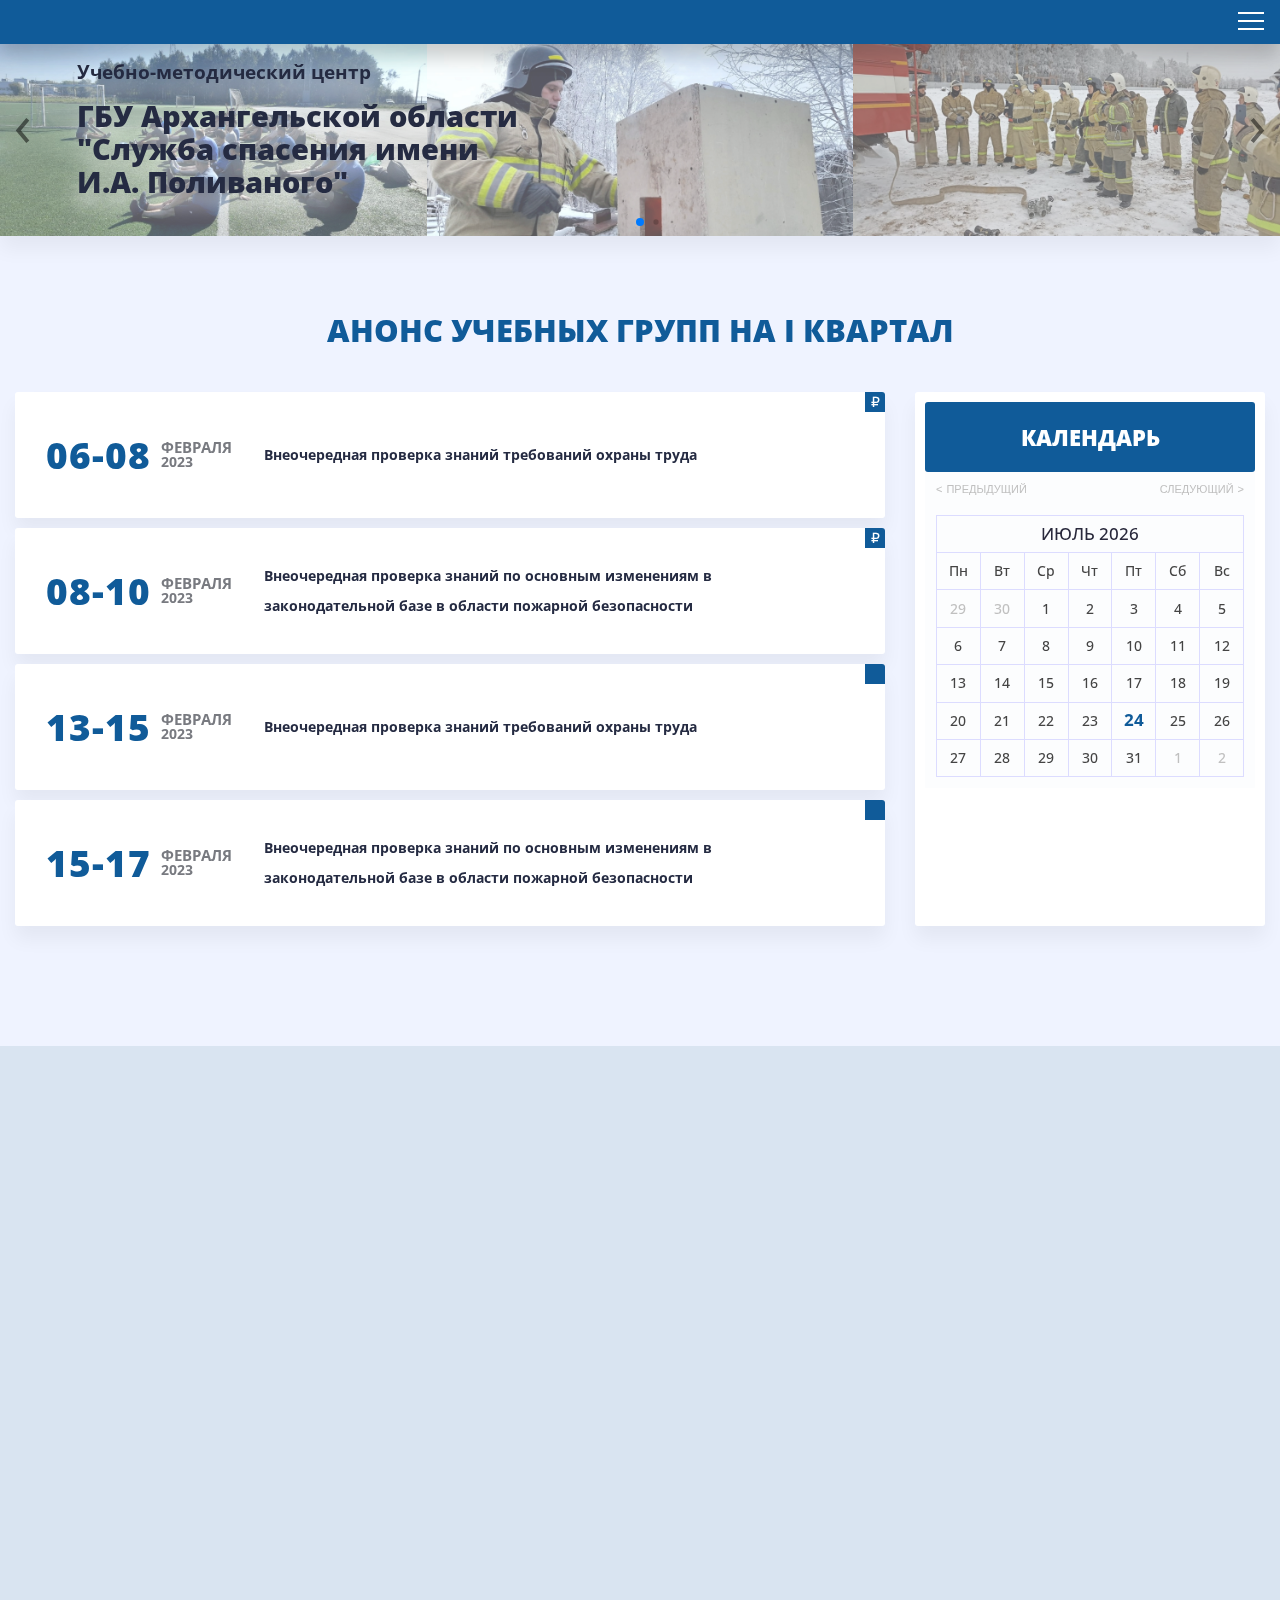
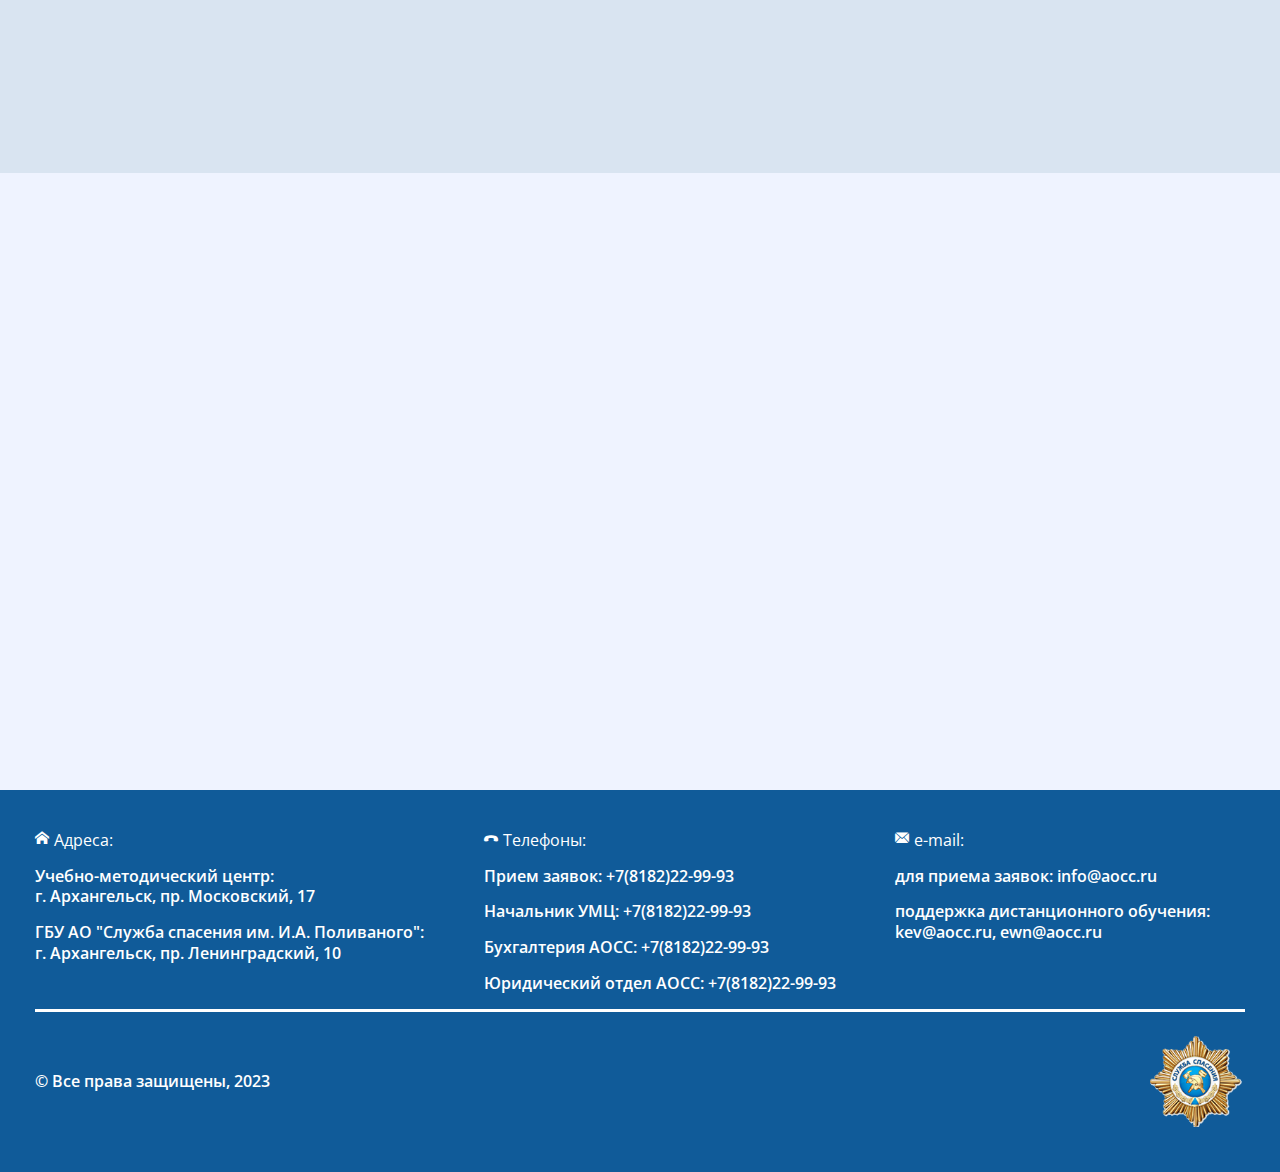
==== commit af9997f1: "Add files via upload" ====
--- a/index.html
+++ b/index.html
@@ -1,700 +1,703 @@
 <!DOCTYPE html>
 <html lang="ru">
 <head>
-    <meta charset="UTF-8">
-    <meta http-equiv="X-UA-Compatible" content="IE=edge">
-    <meta name="viewport" content="width=device-width, initial-scale=1.0">
-    <title>УМЦ29</title>
-    <link rel="stylesheet" href="css/style.css">
-    <link rel="stylesheet" href="css/iconfont.css">
-    <link rel="stylesheet" href="css/swiper-bundle.min.css">
-    <link rel="stylesheet" href="css/aos.css">
+  <meta charset="UTF-8">
+  <meta http-equiv="X-UA-Compatible" content="IE=edge">
+  <meta name="viewport" content="width=device-width, initial-scale=1.0">
+  <title>УМЦ29</title>
+  <link rel="stylesheet" href="css/style.css">
+  <link rel="stylesheet" href="css/iconfont.css">
+  <link rel="stylesheet" href="css/swiper-bundle.min.css">
+  <link rel="stylesheet" href="css/aos.css">
 </head>
 <body>
-    <div class="wrapper">
-        <header class="header" id="header">
-            <div class="header__container _container">
-                <div class="header__body">
-                    <div class="header__logo">
-                        <a href="/">                    
-                            <img src="img/logo_aocc.png" alt="">
-                        </a>
-                    </div>
-                    <div class="header__title">
-                        <p>Учебно-методический центр</p>
-                        <p>Государственного бюджетного учреждения <br> Архангельской области <br> "Служба спасения им. И.А. Поливаного"</p>
-                    </div>
-                </div>
-                <div class="header__right">
-                    <div class="header__contacts">
-                        <a class="header__contact icon-home">
-                            <p>г. Архангельск, пр. Московский, 17</p>
-                        </a>
-                        <a href="tel:+78182229993" class="header__contact icon-phone">
-                            <p>+7(8182)22-99-93</p>
-                        </a>
-                        <a href="mailto:info@aocc.ru" class="header__contact icon-mail">
-                            <p>info@aocc.ru</p>
-                        </a>
-                        <div class="header__contact icon-time">
-                            <p>ПН-ПТ 9:00-17:00</p>
-                        </div>
-                    </div>
-                    <div class="header__btns">
+  <div class="wrapper">
+    <header class="header">
+        <div class="header__container _container">
+            <div class="header__body">
+                <div class="header__logo">
+                    <a href="/">                    
+                        <img src="img/logo_aocc.png" alt="">
+                    </a>
+                </div>
+                <h1 class="header__title">
+                    <p>Учебно-методический центр</p>
+                    <p>Государственного бюджетного учреждения <br> Архангельской области <br> "Служба спасения им. И.А. Поливаного"</p>
+                </h1>
+            </div>
+            <div class="header__right">
+                <div class="header__contacts">
+                    <a class="header__contact icon-home">
+                        <p>г. Архангельск, пр. Московский, 17</p>
+                    </a>
+                    <a href="tel:+78182229993" class="header__contact icon-phone">
+                        <p>+7(8182)22-99-93</p>
+                    </a>
+                    <a href="mailto:info@aocc.ru" class="header__contact icon-mail">
+                        <p>info@aocc.ru</p>
+                    </a>
+                    <div class="header__contact icon-time">
+                        <p>ПН-ПТ 9:00-17:00</p>
+                    </div>
+                </div>
+                <div class="header__btns">
+                    <div>
+                        <a href="#">Регистрация</a>
+                    </div>
+                    <div>
+                        <a target="_blank" href="http://umc.aocc.ru">Вход</a>
+                    </div>
+                </div>
+            </div>
+        </div>
+    </header>
+    <header class="header-nav">
+        <div class="header__container _container header-nav__container">
+            <div class="header-nav__body menu">
+                <ul class="menu__list">
+                    <li class="menu__link"><a href="/" class="">Главная</a>
+                    <li class="menu__link"><a href="page-about.html" class="">О центре</a>
+                        <ul class="menu__sub-list">
+                            <li class="menu__sub-link"><a href="page-general.html">Общие сведения</a></li>
+                            <li class="menu__sub-link"><a href="page-history.html">Историческая справка</a></li>
+                            <li class="menu__sub-link"><a href="page-management.html">Руководство</a></li>
+                            <li class="menu__sub-link"><a href="page-teachers.html">Преподаватели</a></li>
+                            <li class="menu__sub-link"><a href="page-license.html">Лицензии и разрешительные документы</a></li>
+                            <li class="menu__sub-link"><a href="page-contacts.html">Контакты</a></li>
+                            <li class="menu__sub-link"> <a href="page-vacancy.html">Вакансии</a></li>
+                        </ul>
+                    </li>
+                    <li class="menu__link">Программы
+                        <ul class="menu__sub-list">
+                            <li class="menu__sub-link">Профессиональная подготовка</li>
+                            <li class="menu__sub-link">Профессиональная переподготовка</li>
+                            <li class="menu__sub-link">Повышение квалификации</li>
+                        </ul>
+                    </li>
+                    <li class="menu__link">План комплектования
+                        <ul class="menu__sub-list">
+                            <li class="menu__sub-link">ПК</li>
+                            <li class="menu__sub-link">Выписки</li>
+                            <li class="menu__sub-link">График обучения</li>
+                        </ul>
+                    </li>
+                    <li class="menu__link">Формы заявок
+                        <ul class="menu__sub-list">
+                            <li class="menu__sub-link">Гражданская оборона</li>
+                            <li class="menu__sub-link">Пожарная безопасность</li>
+                            <li class="menu__sub-link">Охрана труда</li>
+                            <li class="menu__sub-link">Общая форма заявки</li>
+                        </ul>
+                    </li>
+                    <li class="menu__link">Дистанционное обучение
+                        <ul class="menu__sub-list">
+                            <li class="menu__sub-link">график обучения</li>
+                            <li class="menu__sub-link">система дистанционного обучения</li>
+                            <li class="menu__sub-link">инструкция для слушателей</li>
+                            <li class="menu__sub-link">регистрация на сайте</li>
+                        </ul>
+                    </li>
+                    <li class="menu__link">Библиотека
+                        <ul class="menu__sub-list">
+                            <li class="menu__sub-link">учебно-методические материалы</li>
+                            <li class="menu__sub-link">нормативно-правовая база</li>
+                            <li class="menu__sub-link">памятки</li>
+                            <li class="menu__sub-link">глоссарий</li>
+                        </ul>
+                    </li>
+                    <li class="menu__link">Вопрос/ответ</li>
+                    <li class="menu__link">релизы</li>
+                    <li class="menu__link"> <a href="page-review.html">Отзывы</a></li>
+                </ul>
+            </div>
+            <div class="hamburger-menu">
+                <input id="menu__toggle" type="checkbox" />
+                <label class="menu__btn" for="menu__toggle">
+                  <span></span>
+                </label>
+                <ul class="menu__box block one">
+                    <li class="block__item">
+                        <a class="menu__item" href="/">Главная</a>
+                    </li>
+                    <li class="block__item">
+                        <div class="menu__item block__title">
+                        <a href="page-about.html">О центре</a>
+                        </div>
+                        <div class="block__text">
+                        <div class="block__card">
+                            <div>
+                              <a href="page-general.html">Общие сведения</a>
+                            </div>
+                            <div>
+                              <a href="page-history.html">Историческая справка</a>
+                            </div>
+                            <div>
+                              <a href="page-management.html">Руководство</a>
+                            </div>
+                            <div>
+                              <a href="page-teachers.html">Преподаватели</a>
+                            </div>
+                            <div>
+                              <a href="page-license.html">Лицензии и разрешительные документы</a>
+                            </div>
+                            <div>
+                              <a href="page-vacancy.html">Вакансии</a>
+                            </div>
+                            <div>
+                              <a href="page-contacts.html">Контакты</a>
+                            </div>
+                        </div>
+                        </div>
+                    </li>
+                    <li class="block__item">       
+                        <a class="menu__item block__title" href="#">Программы</a>
+                        <div class="block__text">
+                        <div class="block__card">
+                            <div>
+                            <a href="#">Профессиональная подготовка</a>
+                            </div>
+                            <div>
+                            <a href="#">Профессиональная переподготовка</a>
+                            </div>
+                            <div>
+                            <a href="#">Повышение квалификации</a>
+                            </div>
+                        </div>
+                        </div>
+                    </li>
+                    <li class="block__item">
+                        <a class="menu__item block__title" href="#">План комплектования</a>
+                        <div class="block__text">
+                        <div class="block__card">
+                            <div>
+                            <a href="#">ПК</a>
+                            </div>
+                            <div>
+                            <a href="#">Выписки</a>
+                            </div>
+                            <div>
+                            <a href="#">График обучения</a>
+                            </div>
+                        </div>
+                        </div>
+                    </li>
+                    <li class="block__item">
+                        <a class="menu__item block__title" href="#">Формы заявок</a>
+                        <div class="block__text">
+                        <div class="block__card">
+                            <div>
+                            <a href="#">Гражданская оборона</a>
+                            </div>
+                            <div>
+                            <a href="#">Пожарная безопасность</a>
+                            </div>
+                            <div>
+                            <a href="#">Охрана труда</a>
+                            </div>
+                            <div>
+                                <a href="#">Общая форма заявки</a>
+                            </div>
+                        </div>
+                        </div>
+                    </li>
+                    <li class="block__item">
+                        <a class="menu__item block__title" href="#">Дистанционное обучение</a>
+                        <div class="block__text">
+                        <div class="block__card">
+                            <div>
+                            <a href="#">График обучения</a>
+                            </div>
+                            <div>
+                            <a href="#">Система дистанционного обучения</a>
+                            </div>
+                            <div>
+                            <a href="#">Инструкция для слушателей</a>
+                            </div>
+                            <div>
+                            <a href="#">Регистрация на сайте</a>
+                            </div>
+                        </div>
+                        </div>
+                    </li>
+                    <li class="block__item">
+                        <a class="menu__item block__title" href="#">Библиотека</a>
+                        <div class="block__text">
+                        <div class="block__card">
+                            <div>
+                            <a href="#">учебно-методические материалы</a>
+                            </div>
+                            <div>
+                            <a href="#">нормативно-правовая база</a>
+                            </div>
+                            <div>
+                            <a href="#">Памятки</a>
+                            </div>
+                            <div>
+                            <a href="#">Глоссарий</a>
+                            </div>
+                        </div>
+                        </div>
+                    </li>
+                    <li class="block__item">
+                        <a class="menu__item" href="#">Вопрос/Ответ</a>
+                    </li>
+                    <li class="block__item">
+                        <a class="menu__item" href="#">Релизы</a>
+                    </li>
+                    <li class="block__item">
+                        <a class="menu__item" href="page-review.html">Отзывы</a>
+                    </li>
+                </ul>
+            </div>
+        </div>
+    </header>
+    <section class="swiper image-slider">
+        <div class="swiper-wrapper image-slider__wrapper">
+            <div class="swiper-slide image-slider__slide">
+                <div class="image-slider__image">
+                    <img src="img/slider/07.jpg" alt="">
+                </div>
+          </div>
+          <div class="swiper-slide image-slider__slide">
+              <div class="image-slider__image">
+                  <img src="img/slider/08.jpg" alt="">
+              </div>
+          </div>
+          <div class="swiper-slide image-slider__slide">
+              <div class="image-slider__image">
+                  <img src="img/slider/04.jpg" alt="">
+              </div>
+          </div>
+          <div class="swiper-slide image-slider__slide">
+              <div class="image-slider__image">
+                  <img src="img/slider/05.jpg" alt="">
+              </div>
+          </div>
+          <div class="swiper-slide image-slider__slide">
+              <div class="image-slider__image">
+                  <img src="img/slider/09.jpg" alt="">
+              </div>
+          </div>
+          <div class="swiper-slide image-slider__slide">
+              <div class="image-slider__image">
+                  <img src="img/slider/01.jpg" alt="">
+              </div>
+          </div>
+          <div class="swiper-slide image-slider__slide">
+            <div class="image-slider__image">
+                <img src="img/slider/06.jpg" alt="">
+            </div>
+          </div>
+          <div class="swiper-slide image-slider__slide">
+              <div class="image-slider__image">
+                  <img src="img/slider/02.jpg" alt="">
+              </div>
+          </div>
+          <div class="swiper-slide image-slider__slide">
+              <div class="image-slider__image">
+                  <img src="img/slider/03.jpg" alt="">
+              </div>
+          </div>
+          <div class="swiper-slide image-slider__slide">
+              <div class="image-slider__image">
+                  <img src="img/slider/10.jpg" alt="">
+              </div>
+          </div>
+          <div class="swiper-slide image-slider__slide">
+              <div class="image-slider__image">
+                  <img src="img/slider/11.jpg" alt="">
+              </div>
+          </div>
+          <div class="swiper-slide image-slider__slide">
+              <div class="image-slider__image">
+                  <img src="img/slider/12.jpg" alt="">
+              </div>
+          </div>
+          <div class="swiper-slide image-slider__slide">
+              <div class="image-slider__image">
+                  <img src="img/slider/13.jpg" alt="">
+              </div>
+          </div>
+          <div class="swiper-slide image-slider__slide">
+              <div class="image-slider__image">
+                  <img src="img/slider/14.jpg" alt="">
+              </div>
+          </div>
+          <div class="swiper-slide image-slider__slide">
+              <div class="image-slider__image">
+                  <img src="img/slider/15.jpg" alt="">
+              </div>
+          </div>
+      </div>
+      <div class="swiper__object" data-aos="fade-up" data-aos-delay="500" data-aos-duration="1500">
+          <div class="swiper__title">
+              Учебно-методический центр
+          </div>
+          <div class="swiper__subtitle">
+              ГБУ Архангельской области <br> "Служба спасения имени <br> И.А. Поливаного"
+          </div>
+          <div class="swiper__txt">
+              
+          </div>
+<!--           <button class="swiper__button">
+              Регистрация
+          </button> -->
+      </div>
+      <div class="swiper-pagination"></div>
+      <div class="swiper-button-prev"></div>
+      <div class="swiper-button-next"></div>
+    </section>
+    <main class="page">
+      <section class="page__events events">
+        <div class="events__container _container" data-aos="fade-up" data-aos-delay="1000" data-aos-duration="1500">
+          <div class="events__row">
+            <div class="events__title h2-title">
+              Анонс учебных групп <span>на I квартал </span>
+            </div>
+            <div class="events__subtitle">
+            </div>
+            <div class="events__body">
+                <div class="events__cards">
+                    <div class="events__card">
+                        <div class="events__left">
+                            <div class="events__date">06-08</div>
+                            <div class="events__month-time">
+                                <div class="events__month">Февраля</div>
+                                <div class="events__time">2023</div>
+                            </div>
+                            <div class="events__text">
+                                <div class="events__head">
+                                    Внеочередная проверка знаний требований охраны труда
+                                </div>
+                                <div class="events__info">
+                                    ₽
+                                </div>
+                            </div>
+                        </div>
+                    </div>
+                    <div class="events__card">
+                        <div class="events__left">
+                            <div class="events__date">08-10</div>
+                            <div class="events__month-time">
+                                <div class="events__month">Февраля</div>
+                                <div class="events__time">2023</div>
+                            </div>
+                            <div class="events__text">
+                                <div class="events__head">
+                                    Внеочередная проверка знаний по основным изменениям в законодательной базе в области пожарной безопасности
+                                </div>
+                                <div class="events__info">
+                                    ₽
+                                </div>
+                            </div>
+                        </div>
+                    </div>
+                    <div class="events__card">
+                        <div class="events__left">
+                            <div class="events__date">13-15</div>
+                            <div class="events__month-time">
+                                <div class="events__month">Февраля</div>
+                                <div class="events__time">2023</div>
+                            </div>
+                            <div class="events__text">
+                                <div class="events__head">
+                                    Внеочередная проверка знаний требований охраны труда
+                                </div>
+                                <div class="events__info">
+                                </div>
+                            </div>
+                        </div>
+                    </div>
+                    <div class="events__card">
+                        <div class="events__left">
+                            <div class="events__date">15-17</div>
+                            <div class="events__month-time">
+                                <div class="events__month">Февраля</div>
+                                <div class="events__time">2023</div>
+                            </div>
+                            <div class="events__text">
+                                <div class="events__head">
+                                    Внеочередная проверка знаний по основным изменениям в законодательной базе в области пожарной безопасности
+                                </div>
+                                <div class="events__info">
+                                </div>
+                            </div>
+                        </div>
+                    </div>
+                </div>
+                <div class="events__cal-wrapper">
+                    <div class="events__cal-title">
                         <div>
-                            <a href="#">Регистрация</a>
-                        </div>
-                        <div>
-                            <a target="_blank" href="http://umc.aocc.ru">Вход</a>
-                        </div>
-                    </div>
-                </div>
-            </div>
-        </header>
-        <header class="header-nav">
-            <div class="header__container _container header-nav__container">
-                <div class="header-nav__body menu tutorial">
-                    <ul class="menu__list">
-                        <li class="menu__link"><a href="#" class="">Главная</a>
-                        <li class="menu__link"><a href="page-about.html" class="">О центре</a>
-                            <ul class="menu__sub-list">
-                                <li class="menu__sub-link"><a href="page-general.html">Общие сведения</a></li>
-                                <li class="menu__sub-link"><a href="page-history.html">Историческая справка</a></li>
-                                <li class="menu__sub-link"><a href="page-management.html">Руководство</a></li>
-                                <li class="menu__sub-link"><a href="page-teachers.html">Преподаватели</a></li>
-                                <li class="menu__sub-link"> <a href="page-license.html">Лицензии и разрешительные документы</a></li>
-                                <li class="menu__sub-link">Вакансии</li>
-                            </ul>
-                        </li>
-                        <li class="menu__link">Программы
-                            <ul class="menu__sub-list">
-                                <li class="menu__sub-link">Профессиональная подготовка</li>
-                                <li class="menu__sub-link">Профессиональная переподготовка</li>
-                                <li class="menu__sub-link">Повышение квалификации</li>
-                            </ul>
-                        </li>
-                        <li class="menu__link">План комплектования
-                            <ul class="menu__sub-list">
-                                <li class="menu__sub-link">ПК</li>
-                                <li class="menu__sub-link">Выписки</li>
-                                <li class="menu__sub-link">График обучения</li>
-                            </ul>
-                        </li>
-                        <li class="menu__link">Формы заявок
-                            <ul class="menu__sub-list">
-                                <li class="menu__sub-link">Гражданская оборона</li>
-                                <li class="menu__sub-link">Пожарная безопасность</li>
-                                <li class="menu__sub-link">Охрана труда</li>
-                                <li class="menu__sub-link">Общая форма заявки</li>
-                            </ul>
-                        </li>
-                        <li class="menu__link">Дистанционное обучение
-                            <ul class="menu__sub-list">
-                                <li class="menu__sub-link">график обучения</li>
-                                <li class="menu__sub-link">система дистанционного обучения</li>
-                                <li class="menu__sub-link">инструкция для слушателей</li>
-                                <li class="menu__sub-link">регистрация на сайте</li>
-                            </ul>
-                        </li>
-                        <li class="menu__link">Библиотека
-                            <ul class="menu__sub-list">
-                                <li class="menu__sub-link">учебно-методические материалы</li>
-                                <li class="menu__sub-link">нормативно-правовая база</li>
-                                <li class="menu__sub-link">памятки</li>
-                                <li class="menu__sub-link">глоссарий</li>
-                            </ul>
-                        </li>
-                        <li class="menu__link">Вопрос/ответ</li>
-                        <li class="menu__link">релизы</li>
-                        <li class="menu__link"> <a href="page-review.html">Отзывы</a></li>
-                    </ul>
-                </div>
-                <div class="hamburger-menu">
-                    <input id="menu__toggle" type="checkbox" />
-                    <label class="menu__btn" for="menu__toggle">
-                      <span></span>
-                    </label>
-                    <ul class="menu__box block one">
-                        <li class="block__item">
-                            <a class="menu__item" href="/">Главная</a>
-                        </li>
-                        <li class="block__item">
-                            <div class="menu__item block__title">
-                            <a href="page-about.html">О центре</a>
-                            </div>
-                            <div class="block__text">
-                            <div class="block__card">
-                                <div>
-                                <a href="page-general.html">Общие сведения</a>
-                                </div>
-                                <div>
-                                <a href="page-history.html">Историческая справка</a>
-                                </div>
-                                <div>
-                                <a href="page-management.html">Руководство</a>
-                                </div>
-                                <div>
-                                <a href="page-teachers.html">Преподаватели</a>
-                                </div>
-                                <div>
-                                <a href="page-license.html">Лицензии и разрешительные документы</a>
-                                </div>
-                                <div>
-                                <a href="#">Вакансии</a>
-                                </div>
-                            </div>
-                            </div>
-                        </li>
-                        <li class="block__item">       
-                            <a class="menu__item block__title" href="#">Программы</a>
-                            <div class="block__text">
-                            <div class="block__card">
-                                <div>
-                                <a href="#">Профессиональная подготовка</a>
-                                </div>
-                                <div>
-                                <a href="#">Профессиональная переподготовка</a>
-                                </div>
-                                <div>
-                                <a href="#">Повышение квалификации</a>
-                                </div>
-                            </div>
-                            </div>
-                        </li>
-                        <li class="block__item">
-                            <a class="menu__item block__title" href="#">План комплектования</a>
-                            <div class="block__text">
-                            <div class="block__card">
-                                <div>
-                                <a href="#">ПК</a>
-                                </div>
-                                <div>
-                                <a href="#">Выписки</a>
-                                </div>
-                                <div>
-                                <a href="#">График обучения</a>
-                                </div>
-                            </div>
-                            </div>
-                        </li>
-                        <li class="block__item">
-                            <a class="menu__item block__title" href="#">Формы заявок</a>
-                            <div class="block__text">
-                            <div class="block__card">
-                                <div>
-                                <a href="#">Гражданская оборона</a>
-                                </div>
-                                <div>
-                                <a href="#">Пожарная безопасность</a>
-                                </div>
-                                <div>
-                                <a href="#">Охрана труда</a>
-                                </div>
-                                <div>
-                                    <a href="#">Общая форма заявки</a>
-                                </div>
-                            </div>
-                            </div>
-                        </li>
-                        <li class="block__item">
-                            <a class="menu__item block__title" href="#">Дистанционное обучение</a>
-                            <div class="block__text">
-                            <div class="block__card">
-                                <div>
-                                <a href="#">График обучения</a>
-                                </div>
-                                <div>
-                                <a href="#">Система дистанционного обучения</a>
-                                </div>
-                                <div>
-                                <a href="#">Инструкция для слушателей</a>
-                                </div>
-                                <div>
-                                <a href="#">Регистрация на сайте</a>
-                                </div>
-                            </div>
-                            </div>
-                        </li>
-                        <li class="block__item">
-                            <a class="menu__item block__title" href="#">Библиотека</a>
-                            <div class="block__text">
-                            <div class="block__card">
-                                <div>
-                                <a href="#">учебно-методические материалы</a>
-                                </div>
-                                <div>
-                                <a href="#">нормативно-правовая база</a>
-                                </div>
-                                <div>
-                                <a href="#">Памятки</a>
-                                </div>
-                                <div>
-                                <a href="#">Глоссарий</a>
-                                </div>
-                            </div>
-                            </div>
-                        </li>
-                        <li class="block__item">
-                            <a class="menu__item" href="#">Вопрос/Ответ</a>
-                        </li>
-                        <li class="block__item">
-                            <a class="menu__item" href="#">Релизы</a>
-                        </li>
-                        <li class="block__item">
-                            <a class="menu__item" href="index2.html">Отзывы</a>
-                        </li>
-                    </ul>
-                </div>
-            </div>
-        </header>
-        <section class="swiper image-slider">
-          <div class="swiper-wrapper image-slider__wrapper">
-              <div class="swiper-slide image-slider__slide">
-                  <div class="image-slider__image">
-                      <img src="img/slider/07.jpg" alt="">
-                  </div>
-              </div>
-              <div class="swiper-slide image-slider__slide">
-                  <div class="image-slider__image">
-                      <img src="img/slider/08.jpg" alt="">
-                  </div>
-              </div>
-              <div class="swiper-slide image-slider__slide">
-                  <div class="image-slider__image">
-                      <img src="img/slider/04.jpg" alt="">
-                  </div>
-              </div>
-              <div class="swiper-slide image-slider__slide">
-                  <div class="image-slider__image">
-                      <img src="img/slider/06.jpg" alt="">
-                  </div>
-              </div>
-              <div class="swiper-slide image-slider__slide">
-                  <div class="image-slider__image">
-                      <img src="img/slider/05.jpg" alt="">
-                  </div>
-              </div>
-              <div class="swiper-slide image-slider__slide">
-                  <div class="image-slider__image">
-                      <img src="img/slider/09.jpg" alt="">
-                  </div>
-              </div>
-              <div class="swiper-slide image-slider__slide">
-                  <div class="image-slider__image">
-                      <img src="img/slider/01.jpg" alt="">
-                  </div>
-              </div>
-              <div class="swiper-slide image-slider__slide">
-                  <div class="image-slider__image">
-                      <img src="img/slider/02.jpg" alt="">
-                  </div>
-              </div>
-              <div class="swiper-slide image-slider__slide">
-                  <div class="image-slider__image">
-                      <img src="img/slider/03.jpg" alt="">
-                  </div>
-              </div>
-              <div class="swiper-slide image-slider__slide">
-                  <div class="image-slider__image">
-                      <img src="img/slider/10.jpg" alt="">
-                  </div>
-              </div>
-              <div class="swiper-slide image-slider__slide">
-                  <div class="image-slider__image">
-                      <img src="img/slider/11.jpg" alt="">
-                  </div>
-              </div>
-              <div class="swiper-slide image-slider__slide">
-                  <div class="image-slider__image">
-                      <img src="img/slider/12.jpg" alt="">
-                  </div>
-              </div>
-              <div class="swiper-slide image-slider__slide">
-                  <div class="image-slider__image">
-                      <img src="img/slider/13.jpg" alt="">
-                  </div>
-              </div>
-              <div class="swiper-slide image-slider__slide">
-                  <div class="image-slider__image">
-                      <img src="img/slider/14.jpg" alt="">
-                  </div>
-              </div>
-              <div class="swiper-slide image-slider__slide">
-                  <div class="image-slider__image">
-                      <img src="img/slider/15.jpg" alt="">
-                  </div>
-              </div>
-          </div>
-          <div class="swiper__object" data-aos="fade-up" data-aos-delay="500" data-aos-duration="1500">
-              <div class="swiper__title">
-                  Учебно-методический центр
-              </div>
-              <div class="swiper__subtitle">
-                  ГБУ Архангельской области <br> "Служба спасения имени <br> И.А. Поливаного"
-              </div>
-              <div class="swiper__txt">
-                  
-              </div>
-              <button class="swiper__button">
-                  Регистрация
-              </button>
-          </div>
-          <div class="swiper-pagination"></div>
-          <div class="swiper-button-prev"></div>
-          <div class="swiper-button-next"></div>
-        </section>
-        <main class="page">
-          <div class="page__events events">
-            <div class="events__container _container" data-aos="fade-up" data-aos-delay="1000" data-aos-duration="1500">
-              <div class="events__row">
-                <div class="events__title">
-                  Анонс учебных групп <span>на I квартал </span>
-                </div>
-                <div class="events__subtitle">
-                  <!-- обучение платное -->
-                </div>
-                <div class="events__body">
-                    <div class="events__cards">
-                        <div class="events__card">
-                            <div class="events__left">
-                                <div class="events__date">06-08</div>
-                                <div class="events__month-time">
-                                    <div class="events__month">Февраля</div>
-                                    <div class="events__time">2023</div>
-                                </div>
-                                <div class="events__text">
-                                    <div class="events__head">
-                                        Внеочередная проверка знаний требований охраны труда
-                                    </div>
-                                    <div class="events__info">
-                                        ₽
-                                    </div>
-                                </div>
-                            </div>
-                        </div>
-                        <div class="events__card">
-                            <div class="events__left">
-                                <div class="events__date">08-10</div>
-                                <div class="events__month-time">
-                                    <div class="events__month">Февраля</div>
-                                    <div class="events__time">2023</div>
-                                </div>
-                                <div class="events__text">
-                                    <div class="events__head">
-                                        Внеочередная проверка знаний по основным изменениям в законодательной базе в области пожарной безопасности
-                                    </div>
-                                    <div class="events__info">
-                                        ₽
-                                    </div>
-                                </div>
-                            </div>
-                        </div>
-                        <div class="events__card">
-                            <div class="events__left">
-                                <div class="events__date">13-15</div>
-                                <div class="events__month-time">
-                                    <div class="events__month">Февраля</div>
-                                    <div class="events__time">2023</div>
-                                </div>
-                                <div class="events__text">
-                                    <div class="events__head">
-                                        Внеочередная проверка знаний требований охраны труда
-                                    </div>
-                                    <div class="events__info">
-                                    </div>
-                                </div>
-                            </div>
-                        </div>
-                        <div class="events__card">
-                            <div class="events__left">
-                                <div class="events__date">15-17</div>
-                                <div class="events__month-time">
-                                    <div class="events__month">Февраля</div>
-                                    <div class="events__time">2023</div>
-                                </div>
-                                <div class="events__text">
-                                    <div class="events__head">
-                                        Внеочередная проверка знаний по основным изменениям в законодательной базе в области пожарной безопасности
-                                    </div>
-                                    <div class="events__info">
-                                    </div>
-                                </div>
-                            </div>
-                        </div>
-                    </div>
-                    <div class="events__cal-wrapper">
-                        <div class="events__cal-title">
-                            <div>
-                                Календарь
-                            </div>
-                        </div>
-                        <div class="calendar-wrapper">
-                            <button id="btnPrev" type="button">Предыдущий</button>
-                            <button id="btnNext" type="button">Следующий</button>
-                            <div id="divCal"></div>
-                        </div>
-                    </div>
-                </div>
-              </div>
-            </div>
-          </div>
-          <div class="page__info info">
-            <div class="info__container _container" data-aos="fade-up" data-aos-duration="1500">
-                <div class="info__body">
-                    <div class="info__title events__title">
-                        Внимание!
-                    </div>
-                    <div class="info__text info__text-marked">
+                            Календарь
+                        </div>
+                    </div>
+                    <div class="calendar-wrapper">
+                        <button id="btnPrev" type="button">Предыдущий</button>
+                        <button id="btnNext" type="button">Следующий</button>
+                        <div id="divCal"></div>
+                    </div>
+                </div>
+            </div>
+          </div>
+        </div>
+      </section>
+      <section class="page__info info">
+        <div class="info__container _container" data-aos="fade-up" data-aos-duration="1500">
+            <div class="info__body">
+                <div class="info__title events__title">
+                    Внимание!
+                </div>
+                <div class="info__text info__text-marked">
+                  <ul class="events__head info__head">
+                      <li>
+                          Группа на обучение по&nbsp;категориям "Председатели комиссий  по&nbsp;предупреждению и&nbsp;ликвидации ЧС и&nbsp;ОПБ организаций", "Члены комиссий по&nbsp;предупреждению и&nbsp;ликвидации ЧС и&nbsp;ОПБ организаций" с&nbsp;30.01.23 по&nbsp;10.02.23 сформирована!
+                      </li>
+                      <li>
+                          Заявки не принимаются с 18.01.23 (будут перенаправляться на другой период)
+                      </li>
+                  </ul>
+                </div>
+                <div class="info__row">
+                    <div class="info__card">
+                        <div class="info__wrapper">
+                            <div class="info__img info__img-marked">
+                                <img src="img/covid.svg" alt="">
+                            </div>
+                            <div class="info__txt events__head info__txt-marked">
+                                  В целях обеспечения безопасности и&nbsp;профилактики заболевания COVID-19 при&nbsp;посещении УМЦ все слушатели и&nbsp;посетители обязаны находиться в&nbsp;средствах индивидуальной защиты (маски, перчатки). 
+                                  <p> В связи с этим работодатели, направляющие своих специалистов на обучение, должны обеспечить их средствами защиты на весь период обучения.</p>
+                            </div>
+                        </div>
+                    </div>
+                    <div class="info__text">
                       <ul class="events__head info__head">
                           <li>
-                              Группа на обучение по&nbsp;категориям "Председатели комиссий  по&nbsp;предупреждению и&nbsp;ликвидации ЧС и&nbsp;ОПБ организаций", "Члены комиссий по&nbsp;предупреждению и&nbsp;ликвидации ЧС и&nbsp;ОПБ организаций" с&nbsp;30.01.23 по&nbsp;10.02.23 сформирована!
+                              Группа на обучение по категориям "Председатели комиссий по&nbsp;предупреждению и ликвидации ЧС и&nbsp;ОПБ организаций", "Члены комиссий по&nbsp;предупреждению и ликвидации ЧС и&nbsp;ОПБ организаций" с 30.01.23 по 10.02.23 сформирована!
                           </li>
                           <li>
                               Заявки не принимаются с 18.01.23 (будут перенаправляться на другой период)
                           </li>
                       </ul>
                     </div>
-                    <div class="info__row">
-                        <div class="info__card">
-                            <div class="info__wrapper">
-                                <div class="info__img info__img-marked">
-                                    <img src="img/covid.svg" alt="">
-                                </div>
-                                <div class="info__txt events__head info__txt-marked">
-                                      В целях обеспечения безопасности и&nbsp;профилактики заболевания COVID-19 при&nbsp;посещении УМЦ все слушатели и&nbsp;посетители обязаны находиться в&nbsp;средствах индивидуальной защиты (маски, перчатки). 
-                                      <p> В связи с этим работодатели, направляющие своих специалистов на обучение, должны обеспечить их средствами защиты на весь период обучения.</p>
-                                </div>
-                            </div>
-                        </div>
-                        <div class="info__text">
-                          <ul class="events__head info__head">
-                              <li>
-                                  Группа на обучение по категориям "Председатели комиссий по&nbsp;предупреждению и ликвидации ЧС и&nbsp;ОПБ организаций", "Члены комиссий по&nbsp;предупреждению и ликвидации ЧС и&nbsp;ОПБ организаций" с 30.01.23 по 10.02.23 сформирована!
-                              </li>
-                              <li>
-                                  Заявки не принимаются с 18.01.23 (будут перенаправляться на другой период)
-                              </li>
-                          </ul>
-                        </div>
-                        <div class="info__card">
-                            <div class="info__wrapper">
-                                <div class="info__img info__img-marked">
-                                    <img src="img/document.svg" alt="">
-                                </div>
-                                <div class="info__txt events__head info__txt-marked">
-                                  Выдача удостоверений о&nbsp;ПК или переподготовке осуществляется с&nbsp;понедельника по пятницу в&nbsp;рабочие часы УМЦ, <br> тел: +7(8182)22-99-93 доб.215. 
-                                  <p>При себе иметь паспорт и (если необходимо) доверенность на&nbsp;право получения удостоверения.</p>
-                                </div>
-                            </div>
-                        </div>
-                    </div>
-                </div>
-            </div>
-          </div>
-          <div class="page__info info major">
-            <div class="info__container _container" data-aos="fade-up" data-aos-duration="1500">
-                <div class="info__body">
-                    <div class="info__title events__title">
-                        Основные события года
-                    </div>
-                    <div class="events__cards major__cards-marked">
-                      <div class="events__card major__card">
-                          <div class="events__left major__left">
-                              <div class="events__date major__date">05</div>
-                              <div class="events__month-time major__month-time">
-                                  <div class="events__month major__month">сентября</div>
-                                  <div class="events__time major__time">2022</div>
-                              </div>
-                              <div class="events__text major__text">
-                                  <div class="events__head major__head">
-                                      Внеочередная проверка знаний требований охраны труда
-                                  </div>
+                    <div class="info__card">
+                        <div class="info__wrapper">
+                            <div class="info__img info__img-marked">
+                                <img src="img/document.svg" alt="">
+                            </div>
+                            <div class="info__txt events__head info__txt-marked">
+                              Выдача удостоверений о&nbsp;ПК или переподготовке осуществляется с&nbsp;понедельника по пятницу в&nbsp;рабочие часы УМЦ, <br> тел: +7(8182)22-99-93 доб.215. 
+                              <p>При себе иметь паспорт и (если необходимо) доверенность на&nbsp;право получения удостоверения.</p>
+                            </div>
+                        </div>
+                    </div>
+                </div>
+            </div>
+        </div>
+      </section>
+      <section class="page__info info major">
+        <div class="info__container _container" data-aos="fade-up" data-aos-duration="1500">
+            <div class="info__body">
+                <div class="info__title events__title">
+                    Основные события года
+                </div>
+                <div class="events__cards major__cards-marked">
+                  <div class="events__card major__card">
+                      <div class="events__left major__left">
+                          <div class="events__date major__date">05</div>
+                          <div class="events__month-time major__month-time">
+                              <div class="events__month major__month">сентября</div>
+                              <div class="events__time major__time">2022</div>
+                          </div>
+                          <div class="events__text major__text">
+                              <div class="events__head major__head">
+                                  Внеочередная проверка знаний требований охраны труда
                               </div>
                           </div>
                       </div>
-                      <div class="events__card major__card">
-                          <div class="events__left major__left">
-                              <div class="events__date major__date">22</div>
-                              <div class="events__month-time major__month-time">
-                                  <div class="events__month major__month">ноября</div>
-                                  <div class="events__time major__time">2022</div>
-                              </div>
-                              <div class="events__text major__text">
-                                  <div class="events__head major__head">
-                                      Внеочередная проверка знаний требований охраны труда
-                                  </div>
+                  </div>
+                  <div class="events__card major__card">
+                      <div class="events__left major__left">
+                          <div class="events__date major__date">22</div>
+                          <div class="events__month-time major__month-time">
+                              <div class="events__month major__month">ноября</div>
+                              <div class="events__time major__time">2022</div>
+                          </div>
+                          <div class="events__text major__text">
+                              <div class="events__head major__head">
+                                  Внеочередная проверка знаний требований охраны труда
                               </div>
                           </div>
                       </div>
-                      <div class="events__card major__card">
-                          <div class="events__left major__left">
-                              <div class="events__date major__date">29</div>
-                              <div class="events__month-time major__month-time">
-                                  <div class="events__month major__month">ноября</div>
-                                  <div class="events__time major__time">2022</div>
-                              </div>
-                              <div class="events__text major__text">
-                                  <div class="events__head major__head">
-                                      Внеочередная проверка знаний требований охраны труда
-                                  </div>
+                  </div>
+                  <div class="events__card major__card">
+                      <div class="events__left major__left">
+                          <div class="events__date major__date">29</div>
+                          <div class="events__month-time major__month-time">
+                              <div class="events__month major__month">ноября</div>
+                              <div class="events__time major__time">2022</div>
+                          </div>
+                          <div class="events__text major__text">
+                              <div class="events__head major__head">
+                                  Внеочередная проверка знаний требований охраны труда
                               </div>
                           </div>
                       </div>
-                      <div class="events__card major__card">
-                          <div class="events__left major__left">
-                              <div class="events__date major__date">10</div>
-                              <div class="events__month-time major__month-time">
-                                  <div class="events__month major__month">декабря</div>
-                                  <div class="events__time major__time">2022</div>
-                              </div>
-                              <div class="events__text major__text">
-                                  <div class="events__head major__head">
-                                      Внеочередная проверка знаний требований охраны труда
-                                  </div>
+                  </div>
+                  <div class="events__card major__card">
+                      <div class="events__left major__left">
+                          <div class="events__date major__date">10</div>
+                          <div class="events__month-time major__month-time">
+                              <div class="events__month major__month">декабря</div>
+                              <div class="events__time major__time">2022</div>
+                          </div>
+                          <div class="events__text major__text">
+                              <div class="events__head major__head">
+                                  Внеочередная проверка знаний требований охраны труда
                               </div>
                           </div>
                       </div>
-                    </div>
-                    <div class="info__row major__row">
-                        <div class="info__card info__card-marked major__figure">
-                            <div class="services__column grid">
-                                <figure class="services__item item-services effect-milo">
-                                    <img src="img/service/02.jpg" alt="img14"/>
-                                    <figcaption>
-                                      <h2>Безопасность<span> <br> жизнедеятельности</span></h2>
-                                      <p>Памятки населению<br></p>
-                                      <a href="#"></a>
-                                    </figcaption>   
-                                </figure>
-                            </div>
-                        </div>
-                        <div class="events__cards major__cards">
-                            <div class="events__card major__card">
-                                <div class="events__left major__left">
-                                    <div class="events__date major__date">05</div>
-                                    <div class="events__month-time major__month-time">
-                                        <div class="events__month major__month">сентября</div>
-                                        <div class="events__time major__time">2022</div>
+                  </div>
+                </div>
+                <div class="info__row major__row">
+                    <div class="info__card info__card-marked major__figure">
+                        <div class="services__column grid">
+                            <figure class="services__item item-services effect-milo">
+                                <img src="img/service/02.jpg" alt="img14"/>
+                                <figcaption>
+                                  <h2>Безопасность<span> <br> жизнедеятельности</span></h2>
+                                  <p>Памятки населению<br></p>
+                                  <a href="#"></a>
+                                </figcaption>   
+                            </figure>
+                        </div>
+                    </div>
+                    <div class="events__cards major__cards">
+                        <div class="events__card major__card">
+                            <div class="events__left major__left">
+                                <div class="events__date major__date">05</div>
+                                <div class="events__month-time major__month-time">
+                                    <div class="events__month major__month">сентября</div>
+                                    <div class="events__time major__time">2022</div>
+                                </div>
+                                <div class="events__text major__text">
+                                    <div class="events__head major__head">
+                                        Внеочередная проверка знаний требований охраны труда
                                     </div>
-                                    <div class="events__text major__text">
-                                        <div class="events__head major__head">
-                                            Внеочередная проверка знаний требований охраны труда
-                                        </div>
+                                </div>
+                            </div>
+                        </div>
+                        <div class="events__card major__card">
+                            <div class="events__left major__left">
+                                <div class="events__date major__date">22</div>
+                                <div class="events__month-time major__month-time">
+                                    <div class="events__month major__month">ноября</div>
+                                    <div class="events__time major__time">2022</div>
+                                </div>
+                                <div class="events__text major__text">
+                                    <div class="events__head major__head">
+                                        Внеочередная проверка знаний требований охраны труда
                                     </div>
                                 </div>
                             </div>
-                            <div class="events__card major__card">
-                                <div class="events__left major__left">
-                                    <div class="events__date major__date">22</div>
-                                    <div class="events__month-time major__month-time">
-                                        <div class="events__month major__month">ноября</div>
-                                        <div class="events__time major__time">2022</div>
+                        </div>
+                        <div class="events__card major__card">
+                            <div class="events__left major__left">
+                                <div class="events__date major__date">29</div>
+                                <div class="events__month-time major__month-time">
+                                    <div class="events__month major__month">ноября</div>
+                                    <div class="events__time major__time">2022</div>
+                                </div>
+                                <div class="events__text major__text">
+                                    <div class="events__head major__head">
+                                        Внеочередная проверка знаний требований охраны труда
                                     </div>
-                                    <div class="events__text major__text">
-                                        <div class="events__head major__head">
-                                            Внеочередная проверка знаний требований охраны труда
-                                        </div>
+                                </div>
+                            </div>
+                        </div>
+                        <div class="events__card major__card">
+                            <div class="events__left major__left">
+                                <div class="events__date major__date">10</div>
+                                <div class="events__month-time major__month-time">
+                                    <div class="events__month major__month">декабря</div>
+                                    <div class="events__time major__time">2022</div>
+                                </div>
+                                <div class="events__text major__text">
+                                    <div class="events__head major__head">
+                                        Внеочередная проверка знаний требований охраны труда
                                     </div>
                                 </div>
                             </div>
-                            <div class="events__card major__card">
-                                <div class="events__left major__left">
-                                    <div class="events__date major__date">29</div>
-                                    <div class="events__month-time major__month-time">
-                                        <div class="events__month major__month">ноября</div>
-                                        <div class="events__time major__time">2022</div>
-                                    </div>
-                                    <div class="events__text major__text">
-                                        <div class="events__head major__head">
-                                            Внеочередная проверка знаний требований охраны труда
-                                        </div>
-                                    </div>
-                                </div>
-                            </div>
-                            <div class="events__card major__card">
-                                <div class="events__left major__left">
-                                    <div class="events__date major__date">10</div>
-                                    <div class="events__month-time major__month-time">
-                                        <div class="events__month major__month">декабря</div>
-                                        <div class="events__time major__time">2022</div>
-                                    </div>
-                                    <div class="events__text major__text">
-                                        <div class="events__head major__head">
-                                            Внеочередная проверка знаний требований охраны труда
-                                        </div>
-                                    </div>
-                                </div>
-                            </div>
-                        </div>
-                        <div class="info__card info__card-marked major__figure">
-                            <div class="services__column grid">
-                                <figure class="services__item item-services effect-milo">
-                                    <img src="img/service/02.jpg" alt="img14"/>
-                                    <figcaption>
-                                      <h2><span> <br>Антитеррор</span></h2>
-                                      <p>Материалы<br></p>
-                                      <a href="#"></a>
-                                    </figcaption>   
-                                </figure>
-                            </div>
-                        </div>
-                    </div>
-                </div>
-            </div>
-          </div>
-        </main>
-        <footer class="footer">
-          <div class="footer__container _container">
-            <div class="footer__body">
-              <div class="footer__address">
-                <div class="footer__contact icon-home-white">
-                    <p>Адреса:</p>
-                </div>
-                <p>
-                  Учебно-методический центр: <br> <span>г. Архангельск, пр. Московский, 17</span>
-                </p>
-                <p>
-                    ГБУ АО "Служба спасения им. И.А. Поливаного": <br> <span>г. Архангельск, пр. Ленинградский, 10</span>
-                </p>
-            </div>
-            <div class="footer__phone">
-                <div class="footer__contact icon-phone-white">
-                    <p>Телефоны:</p>
-                </div>
-                <p>
-                  Прием заявок:<a href="tel:+78182229993"> +7(8182)22-99-93</a>
-                </p>
-                <p>
-                    Начальник УМЦ: <a href="tel:+78182229993"> +7(8182)22-99-93</a>
-                </p>
-                <p>
-                    Бухгалтерия АОСС:<a href="tel:+78182229993"> +7(8182)22-99-93</a>
-                </p>
-                <p>
-                    Юридический отдел АОСС:<a href="tel:+78182229993"> +7(8182)22-99-93</a>
-                </p>
-            </div>
-            <div class="footer__mail">
-                <div class="footer__contact icon-mail-white">
-                    <p>e-mail:</p>
-                </div>
-                <p>
-                    для приема заявок: <a href="mailto:info@aocc.ru">info@aocc.ru</a> 
-                </p>
-                <p>
-                    поддержка дистанционного обучения: <a href="mailto:kev@aocc.ru">kev@aocc.ru</a>, <a href="mailto:ewn@aocc.ru">ewn@aocc.ru</a>
-                </p>
-            </div>
-            </div>
-          </div>
-          <div class="footer-down__container _container">
-            <div class="footer__down">
-              <p>© Все права защищены, 2023</p>
-              <a href="#header"><img src="img/logo_aocc.png" alt=""></a>
-            </div>
-          </div>
-      </footer>
-    </div>
+                        </div>
+                    </div>
+                    <div class="info__card info__card-marked major__figure">
+                        <div class="services__column grid">
+                            <figure class="services__item item-services effect-milo">
+                                <img src="img/service/02.jpg" alt="img14"/>
+                                <figcaption>
+                                  <h2><span> <br>Антитеррор</span></h2>
+                                  <p>Материалы<br></p>
+                                  <a href="#"></a>
+                                </figcaption>   
+                            </figure>
+                        </div>
+                    </div>
+                </div>
+            </div>
+        </div>
+      </section>
+    </main>
+    <footer class="footer">
+      <div class="footer__container _container">
+        <div class="footer__body">
+          <div class="footer__address">
+            <div class="footer__contact icon-home-white">
+                <p>Адреса:</p>
+            </div>
+            <p>
+              Учебно-методический центр: <br> <span>г. Архангельск, пр. Московский, 17</span>
+            </p>
+            <p>
+                ГБУ АО "Служба спасения им. И.А. Поливаного": <br> <span>г. Архангельск, пр. Ленинградский, 10</span>
+            </p>
+        </div>
+        <div class="footer__phone">
+            <div class="footer__contact icon-phone-white">
+                <p>Телефоны:</p>
+            </div>
+            <p>
+              Прием заявок:<a href="tel:+78182229993"> +7(8182)22-99-93</a>
+            </p>
+            <p>
+                Начальник УМЦ: <a href="tel:+78182229993"> +7(8182)22-99-93</a>
+            </p>
+            <p>
+                Бухгалтерия АОСС:<a href="tel:+78182229993"> +7(8182)22-99-93</a>
+            </p>
+            <p>
+                Юридический отдел АОСС:<a href="tel:+78182229993"> +7(8182)22-99-93</a>
+            </p>
+        </div>
+        <div class="footer__mail">
+            <div class="footer__contact icon-mail-white">
+                <p>e-mail:</p>
+            </div>
+            <p>
+                для приема заявок: <a href="mailto:info@aocc.ru">info@aocc.ru</a> 
+            </p>
+            <p>
+                поддержка дистанционного обучения: <a href="mailto:kev@aocc.ru">kev@aocc.ru</a>, <a href="mailto:ewn@aocc.ru">ewn@aocc.ru</a>
+            </p>
+        </div>
+        </div>
+      </div>
+      <div class="footer-down__container _container">
+        <div class="footer__down">
+          <p>© Все права защищены, 2023</p>
+          <a href="#header"><img src="img/logo_aocc.png" alt=""></a>
+        </div>
+      </div>
+    </footer>
+  </div>
 <script src="https://code.jquery.com/jquery-3.6.0.min.js"></script>
 <script src="js/accordion.js"></script>
 <script src="js/swiper-bundle.min.js"></script>
--- a/css/style.css
+++ b/css/style.css
@@ -79,11 +79,10 @@
 
 /*--------------------*/
 body {
-  font-family: 'Open Sans';
+  font-family: 'Open Sans', serif;
   color: #252B42;
   font-size: 14px;
   font-weight: 500;
-  /*   background-color: #fcfdff; */
   background-color: #f5f7fd;
 }
 
@@ -111,6 +110,11 @@
   -webkit-box-flex: 1;
       -ms-flex: 1 1 auto;
           flex: 1 1 auto;
+}
+
+a[href^="tel"] {
+  color: inherit;
+  text-decoration: none;
 }
 
 .header {
@@ -119,13 +123,10 @@
   -webkit-box-shadow: 0px 13px 19px rgba(0, 0, 0, 0.07);
           box-shadow: 0px 13px 19px rgba(0, 0, 0, 0.07);
   height: 124px;
-  /*     background-color: #f5f7fd; */
   background-color: #eff3ff;
   position: fixed;
   top: 0;
   left: 0;
-  /*       background-color: rgba(250, 250, 250, 0.95);
-*/
 }
 
 .header__container {
@@ -285,56 +286,6 @@
 @media (max-width: 1300px) {
   .header {
     display: none;
-    height: 94px;
-    z-index: 150;
-  }
-  .header__container {
-    margin-top: 10px;
-  }
-  .header__logo img {
-    width: 80px;
-    margin-right: 20px;
-  }
-  .header__title {
-    font-size: 16px;
-    font-weight: 600;
-    color: #105b99;
-    text-align: left;
-    max-width: 700px;
-    margin-right: 20px;
-  }
-  .header__contacts p {
-    margin-bottom: 4px;
-    font-size: 10px;
-    font-weight: 600;
-    font-family: Open Sans;
-  }
-}
-
-@media (max-width: 767px) {
-  .header__container {
-    margin-top: 10x;
-  }
-  .header__logo img {
-    width: 60px;
-    margin-right: 20px;
-  }
-  .header__title {
-    font-size: 13px;
-    font-weight: 700;
-    color: #105b99;
-    text-align: left;
-    text-align: center;
-    line-height: 130%;
-  }
-  .header__contacts {
-    display: none;
-  }
-  .header__contacts p {
-    margin-bottom: 5px;
-    font-size: 12px;
-    font-weight: 600;
-    font-family: Open Sans;
   }
 }
 
@@ -680,7 +631,6 @@
     padding: 15px 35px;
     list-style: none;
     background-color: #ECEFF1;
-    /*     background-color: rgba(16, 91, 153, 0.2); */
     -webkit-box-shadow: 2px 2px 6px rgba(0, 0, 0, 0.4);
             box-shadow: 2px 2px 6px rgba(0, 0, 0, 0.4);
     -webkit-transition-duration: .25s;
@@ -719,44 +669,11 @@
 .swiper {
   position: relative;
   margin-top: 168px;
-  /*     margin-top: 169px;
- */
   background-color: #FFF;
-  /*     margin-bottom: 30px;
- */
   -webkit-box-shadow: 0px 13px 19px rgba(0, 0, 0, 0.05);
           box-shadow: 0px 13px 19px rgba(0, 0, 0, 0.05);
 }
 
-.image-slider__image {
-  /*opacity: 0.9;
-      */
-  /*background-color: #dddddd;
-      */
-  /*background-color: #FFF;
-      */
-  /*box-shadow: 0px 13px 19px rgba(0, 0, 0, 0.1);
-      */
-  text-align: center;
-  /* filter: grayscale(50%); */
-  /*transition: all 0.3s ease;
-      */
-  /* -webkit-filter: grayscale(50%);
-      transition: all 0.3s ease;
-      -webkit-transition: all 0.3s ease;
-      -moz-transition: all 0.3s ease;
-      -ms-transition: all 0.3s ease;
-      -o-transition: all 0.3s ease;
-      cursor: pointer; */
-}
-
-/* .image-slider__image:hover {
-    filter: grayscale(0%);
-    -webkit-filter: grayscale(0%);
-} */
-/* .image-slider__image:hover {
-    filter: grayscale(0);
-} */
 .image-slider__image img {
   max-width: 100%;
   min-height: 225;
@@ -767,7 +684,6 @@
 }
 
 .swiper-slide img {
-  /* opacity: 0.6; */
   opacity: 0.95;
 }
 
@@ -915,8 +831,14 @@
 }
 
 @media (max-width: 1300px) {
+  .swiper-slide img {
+    opacity: 0.65;
+  }
   .swiper {
     margin-top: 44px;
+  }
+  .swiper__object {
+    display: block;
   }
   .swiper__subtitle {
     font-size: 2.6rem;
@@ -952,7 +874,7 @@
     max-width: 500px;
   }
   .swiper__title {
-    font-size: 1.5rem;
+    font-size: 1.8rem;
     font-weight: 600;
     line-height: 1.5rem;
     letter-spacing: 0px;
@@ -960,8 +882,8 @@
     margin-bottom: 1rem;
   }
   .swiper__subtitle {
-    font-size: 2.1rem;
-    line-height: 2.5rem;
+    font-size: 3rem;
+    line-height: 3.5rem;
   }
   .swiper__txt {
     font-size: 2rem;
@@ -980,8 +902,6 @@
   position: relative;
   background-color: #eff3ff;
   padding: 60px 0px;
-  /*   margin-bottom: 120px;
- */
 }
 
 .events__container {
@@ -1297,8 +1217,6 @@
 .major {
   position: relative;
   padding: 45px 0px;
-  /*   margin-bottom: 120px;
- */
 }
 
 .major__container {
@@ -1376,13 +1294,6 @@
   letter-spacing: 1px;
   text-align: left;
   color: #105b99;
-  /*       margin-right: 20px;
- */
-}
-
-.major__month-time {
-  /*       margin-right: 40px;
- */
 }
 
 .major__month {
@@ -1561,6 +1472,9 @@
     -webkit-box-pack: center;
         -ms-flex-pack: center;
             justify-content: center;
+  }
+  .events__info {
+    font-size: 12px;
   }
   .events__paragraph p {
     margin-bottom: 10px;
@@ -2778,6 +2692,104 @@
   }
 }
 
+#map {
+  height: 350px;
+  width: 100%;
+  -webkit-box-shadow: 0px 13px 19px rgba(0, 0, 0, 0.07);
+          box-shadow: 0px 13px 19px rgba(0, 0, 0, 0.07);
+  border-radius: 3px;
+  -webkit-border-radius: 3px;
+  -moz-border-radius: 3px;
+  -ms-border-radius: 3px;
+  -o-border-radius: 3px;
+}
+
+.events__contacts {
+  color: #105b99;
+}
+
+.contacts__container {
+  padding: 60px;
+}
+
+.contacts__body {
+  margin-bottom: 30px;
+  display: -webkit-box;
+  display: -ms-flexbox;
+  display: flex;
+  line-height: 150%;
+  color: #105b99;
+}
+
+.contacts__address {
+  padding: 15px;
+  -webkit-box-flex: 0;
+      -ms-flex: 0 1 35%;
+          flex: 0 1 35%;
+}
+
+.contacts__address a, .contacts__phone a, .contacts__mail a {
+  font-weight: 700;
+  text-decoration: none;
+  color: inherit;
+  -webkit-text-decoration: underline 1.3px rgba(16, 91, 153, 0);
+          text-decoration: underline 1.3px rgba(16, 91, 153, 0);
+  transition: all 0.5s;
+  -webkit-transition: all 0.5s;
+  -moz-transition: all 0.5s;
+  -ms-transition: all 0.5s;
+  -o-transition: all 0.5s;
+}
+
+.contacts__address a:hover, .contacts__phone a:hover, .contacts__mail a:hover {
+  -webkit-text-decoration: underline 1.3px #105b99;
+          text-decoration: underline 1.3px #105b99;
+}
+
+.contacts__contact {
+  display: -webkit-box;
+  display: -ms-flexbox;
+  display: flex;
+  -webkit-box-align: center;
+      -ms-flex-align: center;
+          align-items: center;
+  margin-bottom: 10px;
+}
+
+.contacts__contact p {
+  color: #105b99;
+  font-weight: 700;
+  font-size: 20px;
+  text-transform: uppercase;
+  font-family: 'Open Sans', serif;
+}
+
+.contacts__phone {
+  padding: 15px;
+  -webkit-box-flex: 0;
+      -ms-flex: 0 1 40%;
+          flex: 0 1 40%;
+}
+
+.contacts__mail {
+  padding: 15px;
+  -webkit-box-flex: 0;
+      -ms-flex: 0 1 25%;
+          flex: 0 1 25%;
+}
+
+@media (max-width: 747px) {
+  .contacts__container {
+    padding: 40px 20px;
+  }
+  .contacts__body {
+    display: block;
+  }
+  .contacts__contact p {
+    font-size: 15px;
+  }
+}
+
 @media (max-width: 1550px) {
   html {
     font-size: 13px;
@@ -2843,11 +2855,6 @@
   -o-border-radius: 3px;
 }
 
-a[href^="tel"] {
-  color: inherit;
-  text-decoration: none;
-}
-
 @media (max-width: 1200px) {
   .page__feedback {
     margin-top: 100px;
--- a/css/iconfont.css
+++ b/css/iconfont.css
@@ -84,6 +84,24 @@
   margin-right: 5px;
   color: #105b99;
 }
+.icon-home-blue:before {
+  content: "\e906";
+  margin-right: 5px;
+  color: #105b99;
+  margin-top: 1px;
+}
+.icon-phone-blue:before {
+  content: "\e901";
+  margin-right: 5px;
+  color: #105b99;
+  margin-top: 1px;
+}
+.icon-mail-blue:before {
+  content: "\e900";
+  margin-right: 5px;
+  margin-top: 1px;
+  color: #105b99;
+}
 
 @media (max-width:1200px) {
   .icon-mail:before {
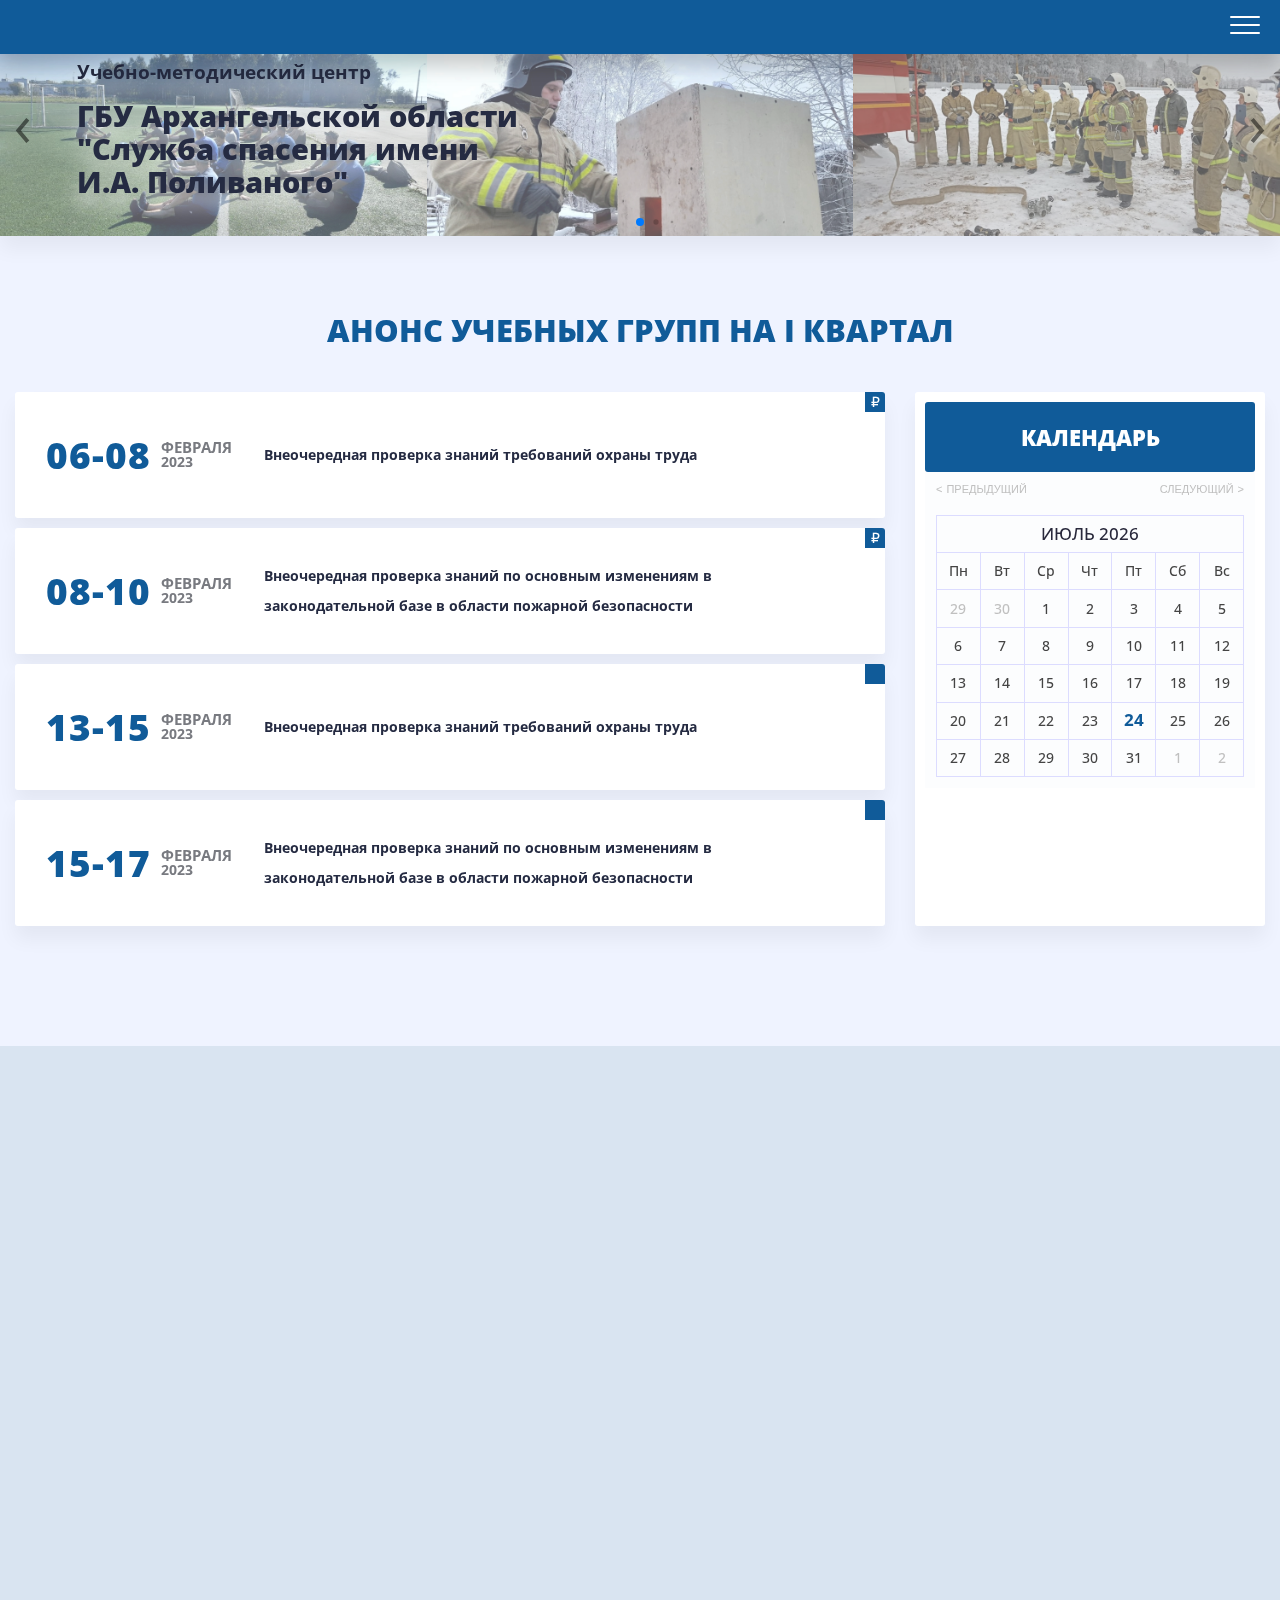
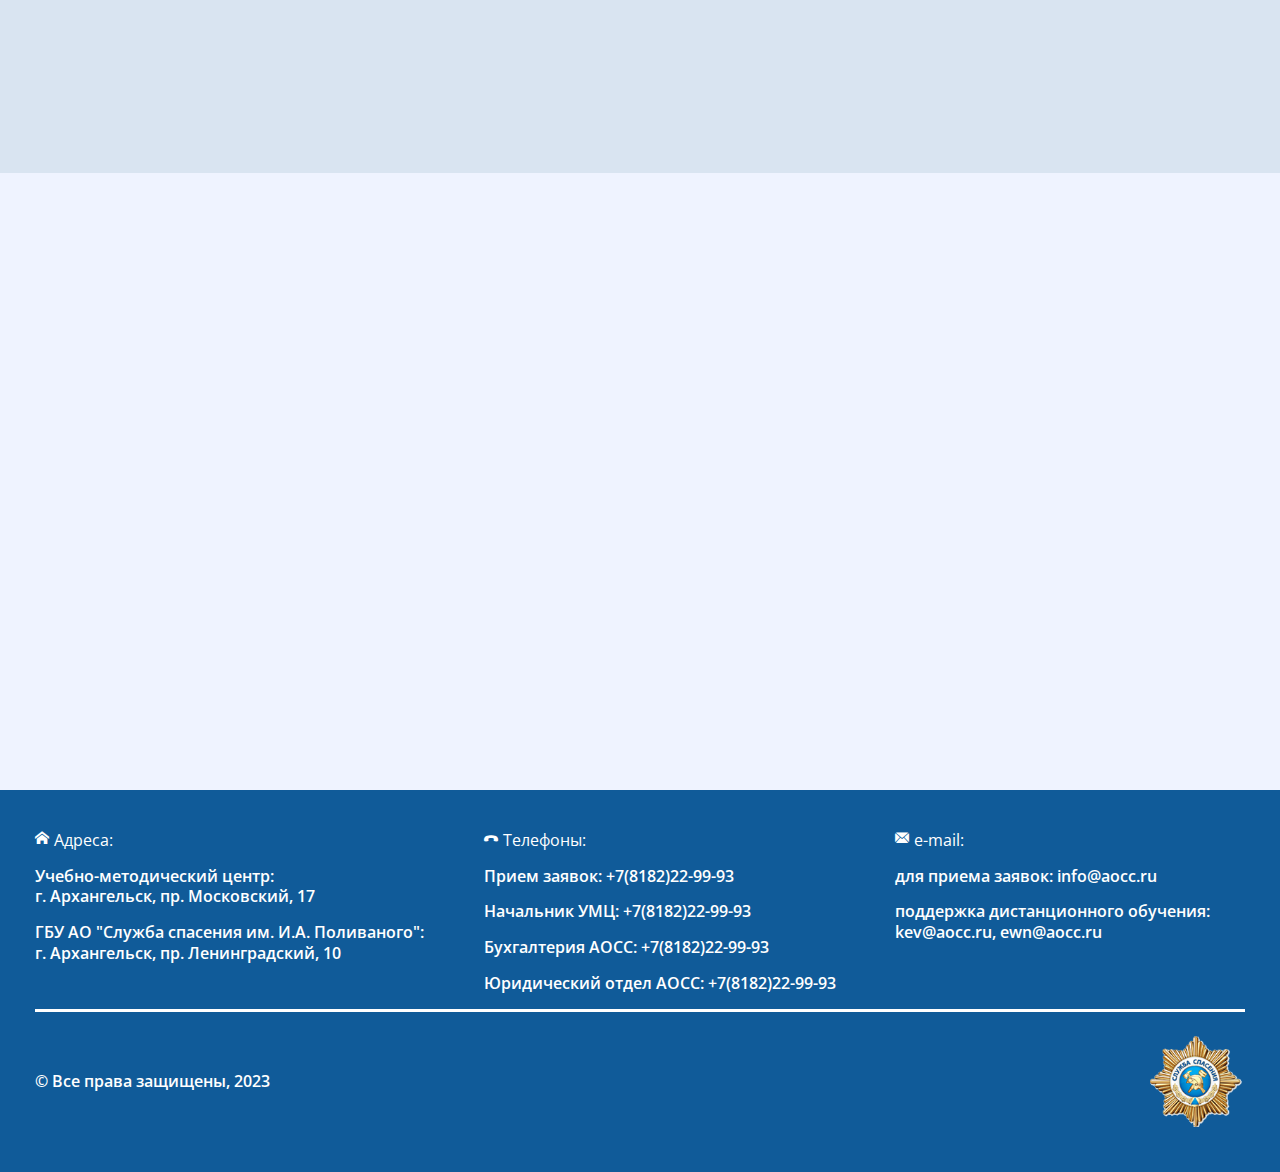
==== commit 3fcc271a: "Add files via upload" ====
--- a/index.html
+++ b/index.html
@@ -52,202 +52,84 @@
         </div>
     </header>
     <header class="header-nav">
-        <div class="header__container _container header-nav__container">
-            <div class="header-nav__body menu">
-                <ul class="menu__list">
-                    <li class="menu__link"><a href="/" class="">Главная</a>
-                    <li class="menu__link"><a href="page-about.html" class="">О центре</a>
-                        <ul class="menu__sub-list">
-                            <li class="menu__sub-link"><a href="page-general.html">Общие сведения</a></li>
-                            <li class="menu__sub-link"><a href="page-history.html">Историческая справка</a></li>
-                            <li class="menu__sub-link"><a href="page-management.html">Руководство</a></li>
-                            <li class="menu__sub-link"><a href="page-teachers.html">Преподаватели</a></li>
-                            <li class="menu__sub-link"><a href="page-license.html">Лицензии и разрешительные документы</a></li>
-                            <li class="menu__sub-link"><a href="page-contacts.html">Контакты</a></li>
-                            <li class="menu__sub-link"> <a href="page-vacancy.html">Вакансии</a></li>
-                        </ul>
-                    </li>
-                    <li class="menu__link">Программы
-                        <ul class="menu__sub-list">
-                            <li class="menu__sub-link">Профессиональная подготовка</li>
-                            <li class="menu__sub-link">Профессиональная переподготовка</li>
-                            <li class="menu__sub-link">Повышение квалификации</li>
-                        </ul>
-                    </li>
-                    <li class="menu__link">План комплектования
-                        <ul class="menu__sub-list">
-                            <li class="menu__sub-link">ПК</li>
-                            <li class="menu__sub-link">Выписки</li>
-                            <li class="menu__sub-link">График обучения</li>
-                        </ul>
-                    </li>
-                    <li class="menu__link">Формы заявок
-                        <ul class="menu__sub-list">
-                            <li class="menu__sub-link">Гражданская оборона</li>
-                            <li class="menu__sub-link">Пожарная безопасность</li>
-                            <li class="menu__sub-link">Охрана труда</li>
-                            <li class="menu__sub-link">Общая форма заявки</li>
-                        </ul>
-                    </li>
-                    <li class="menu__link">Дистанционное обучение
-                        <ul class="menu__sub-list">
-                            <li class="menu__sub-link">график обучения</li>
-                            <li class="menu__sub-link">система дистанционного обучения</li>
-                            <li class="menu__sub-link">инструкция для слушателей</li>
-                            <li class="menu__sub-link">регистрация на сайте</li>
-                        </ul>
-                    </li>
-                    <li class="menu__link">Библиотека
-                        <ul class="menu__sub-list">
-                            <li class="menu__sub-link">учебно-методические материалы</li>
-                            <li class="menu__sub-link">нормативно-правовая база</li>
-                            <li class="menu__sub-link">памятки</li>
-                            <li class="menu__sub-link">глоссарий</li>
-                        </ul>
-                    </li>
-                    <li class="menu__link">Вопрос/ответ</li>
-                    <li class="menu__link">релизы</li>
-                    <li class="menu__link"> <a href="page-review.html">Отзывы</a></li>
-                </ul>
-            </div>
-            <div class="hamburger-menu">
-                <input id="menu__toggle" type="checkbox" />
-                <label class="menu__btn" for="menu__toggle">
-                  <span></span>
-                </label>
-                <ul class="menu__box block one">
-                    <li class="block__item">
-                        <a class="menu__item" href="/">Главная</a>
-                    </li>
-                    <li class="block__item">
-                        <div class="menu__item block__title">
-                        <a href="page-about.html">О центре</a>
-                        </div>
-                        <div class="block__text">
-                        <div class="block__card">
-                            <div>
-                              <a href="page-general.html">Общие сведения</a>
-                            </div>
-                            <div>
-                              <a href="page-history.html">Историческая справка</a>
-                            </div>
-                            <div>
-                              <a href="page-management.html">Руководство</a>
-                            </div>
-                            <div>
-                              <a href="page-teachers.html">Преподаватели</a>
-                            </div>
-                            <div>
-                              <a href="page-license.html">Лицензии и разрешительные документы</a>
-                            </div>
-                            <div>
-                              <a href="page-vacancy.html">Вакансии</a>
-                            </div>
-                            <div>
-                              <a href="page-contacts.html">Контакты</a>
-                            </div>
-                        </div>
-                        </div>
-                    </li>
-                    <li class="block__item">       
-                        <a class="menu__item block__title" href="#">Программы</a>
-                        <div class="block__text">
-                        <div class="block__card">
-                            <div>
-                            <a href="#">Профессиональная подготовка</a>
-                            </div>
-                            <div>
-                            <a href="#">Профессиональная переподготовка</a>
-                            </div>
-                            <div>
-                            <a href="#">Повышение квалификации</a>
-                            </div>
-                        </div>
-                        </div>
-                    </li>
-                    <li class="block__item">
-                        <a class="menu__item block__title" href="#">План комплектования</a>
-                        <div class="block__text">
-                        <div class="block__card">
-                            <div>
-                            <a href="#">ПК</a>
-                            </div>
-                            <div>
-                            <a href="#">Выписки</a>
-                            </div>
-                            <div>
-                            <a href="#">График обучения</a>
-                            </div>
-                        </div>
-                        </div>
-                    </li>
-                    <li class="block__item">
-                        <a class="menu__item block__title" href="#">Формы заявок</a>
-                        <div class="block__text">
-                        <div class="block__card">
-                            <div>
-                            <a href="#">Гражданская оборона</a>
-                            </div>
-                            <div>
-                            <a href="#">Пожарная безопасность</a>
-                            </div>
-                            <div>
-                            <a href="#">Охрана труда</a>
-                            </div>
-                            <div>
-                                <a href="#">Общая форма заявки</a>
-                            </div>
-                        </div>
-                        </div>
-                    </li>
-                    <li class="block__item">
-                        <a class="menu__item block__title" href="#">Дистанционное обучение</a>
-                        <div class="block__text">
-                        <div class="block__card">
-                            <div>
-                            <a href="#">График обучения</a>
-                            </div>
-                            <div>
-                            <a href="#">Система дистанционного обучения</a>
-                            </div>
-                            <div>
-                            <a href="#">Инструкция для слушателей</a>
-                            </div>
-                            <div>
-                            <a href="#">Регистрация на сайте</a>
-                            </div>
-                        </div>
-                        </div>
-                    </li>
-                    <li class="block__item">
-                        <a class="menu__item block__title" href="#">Библиотека</a>
-                        <div class="block__text">
-                        <div class="block__card">
-                            <div>
-                            <a href="#">учебно-методические материалы</a>
-                            </div>
-                            <div>
-                            <a href="#">нормативно-правовая база</a>
-                            </div>
-                            <div>
-                            <a href="#">Памятки</a>
-                            </div>
-                            <div>
-                            <a href="#">Глоссарий</a>
-                            </div>
-                        </div>
-                        </div>
-                    </li>
-                    <li class="block__item">
-                        <a class="menu__item" href="#">Вопрос/Ответ</a>
-                    </li>
-                    <li class="block__item">
-                        <a class="menu__item" href="#">Релизы</a>
-                    </li>
-                    <li class="block__item">
-                        <a class="menu__item" href="page-review.html">Отзывы</a>
-                    </li>
-                </ul>
+        <div class="header-nav__container _container">
+            <div class="header-nav__menu menu">
+                <div class="menu__icon">
+                    <span></span>
+                </div>
+                <nav class="menu__body">
+                    <ul class="menu__list">
+                        <li class="menu__link"><a href="/">Главная</a></li>
+                        <li class="menu__link">
+                            <a href="page-about.html">О центре</a>
+                            <span class="menu__arrow" id="button"></span>
+                            <ul class="menu__sub-list" id="rect">
+                              <li class="menu__sub-link"><a href="page-general.html">Общие сведения</a></li>
+                              <li class="menu__sub-link"><a href="page-history.html">Историческая справка</a></li>
+                              <li class="menu__sub-link"><a href="page-management.html">Руководство</a></li>
+                              <li class="menu__sub-link"><a href="page-teachers.html">Преподаватели</a></li>
+                              <li class="menu__sub-link"><a href="page-license.html">Лицензии и разрешительные документы</a></li>
+                              <li class="menu__sub-link"><a href="page-contacts.html">Контакты</a></li>
+                              <li class="menu__sub-link"> <a href="page-vacancy.html">Вакансии</a></li>
+                            </ul>
+                        </li>
+                        <li class="menu__link">
+                          <a href="#">Программы</a>
+                          <span class="menu__arrow" id="button2"></span>
+                          <ul class="menu__sub-list" id="rect2">
+                              <li class="menu__sub-link"><a href="#">Профессиональная подготовка</a></li>
+                              <li class="menu__sub-link"><a href="#">Профессиональная переподготовка</a></li>
+                              <li class="menu__sub-link"><a href="#">Повышение квалификации</a></li>
+                          </ul>
+                        </li>
+                        <li class="menu__link"><a href="#">План комплектования</a>
+                          <span class="menu__arrow" id="button3"></span>
+                          <ul class="menu__sub-list" id="rect3">
+                              <li class="menu__sub-link"><a href="#">ПК</a></li>
+                              <li class="menu__sub-link"><a href="#">Выписки</a></li>
+                              <li class="menu__sub-link"><a href="#">График обучения</a></li>
+                          </ul>
+                      </li>
+                      <li class="menu__link"><a href="">Формы заявок</a>
+                        <span class="menu__arrow" id="button4"></span>
+                        <ul class="menu__sub-list" id="rect4">
+                              <li class="menu__sub-link"><a href="">Гражданская оборон</a>а</li>
+                              <li class="menu__sub-link"><a href="">Пожарная безопасность</a></li>
+                              <li class="menu__sub-link"><a href="">Охрана труд</a>а</li>
+                              <li class="menu__sub-link"><a href="">Общая форма заявки</a></li>
+                          </ul>
+                      </li>
+                      <li class="menu__link"><a href="">Дистанционное обучение</a>
+                        <span class="menu__arrow" id="button5"></span>
+                        <ul class="menu__sub-list" id="rect5">
+                              <li class="menu__sub-link"><a href="">График обучения</a></li>
+                              <li class="menu__sub-link">Система дистанционного обучения</li>
+                              <li class="menu__sub-link"><a href="">Инструкция для слушателей</a></li>
+                              <li class="menu__sub-link"><a href="">Регистрация на сайте</a></li>
+                          </ul>
+                      <a href=""></li></a>
+                      <li class="menu__link"><a href="">Библиотека</a>
+                        <span class="menu__arrow" id="button6"></span>
+                        <ul class="menu__sub-list" id="rect6">
+                              <li class="menu__sub-link"><a href="">Учебно-методические материалы</a></li>
+                              <li class="menu__sub-link"><a href="">Нормативно-правовая база</a></li>
+                              <li class="menu__sub-link"><a href="">Памятки</a></li>
+                              <li class="menu__sub-link"><a href="">Глоссарий</a></li>
+                          </ul>
+                      </li>
+                      <li class="menu__link"><a href="">Вопрос/ответ</a></li>
+                      <li class="menu__link"><a href="">Релизы</a></li>
+                      <li class="menu__link"> <a href="page-review.html">Отзывы</a></li>
+                    </ul>
+                    <div class="header__btns header__btns-burger">
+                      <div>
+                          <a href="#">Регистрация</a>
+                      </div>
+                      <div>
+                          <a target="_blank" href="http://umc.aocc.ru">Вход</a>
+                      </div>
+                  </div>
+                </nav>
             </div>
         </div>
     </header>
@@ -698,12 +580,11 @@
       </div>
     </footer>
   </div>
-<script src="https://code.jquery.com/jquery-3.6.0.min.js"></script>
-<script src="js/accordion.js"></script>
 <script src="js/swiper-bundle.min.js"></script>
 <script src="js/script-slider.js"></script>
 <script src="js/cal.js"></script>
 <script src="js/aos.js"></script>
 <script src="js/script-aos.js"></script>
+<script src="js/script-burger.js"></script>
 </body>
 </html>--- a/css/style.css
+++ b/css/style.css
@@ -4,29 +4,23 @@
 * {
   padding: 0;
   margin: 0;
-  border: 0;
-}
+  border: 0; }
 
 *, *:before, *:after {
   -webkit-box-sizing: border-box;
-  box-sizing: border-box;
-}
+  box-sizing: border-box; }
 
 :focus, :active {
-  outline: none;
-}
+  outline: none; }
 
 a:focus, a:active {
-  outline: none;
-}
+  outline: none; }
 
 a {
-  text-decoration: none;
-}
+  text-decoration: none; }
 
 nav, footer, header, aside {
-  display: block;
-}
+  display: block; }
 
 html, body {
   height: 100%;
@@ -36,46 +30,36 @@
   font-size: 14px;
   -ms-text-size-adjust: 100%;
   -moz-text-size-adjust: 100%;
-  -webkit-text-size-adjust: 100%;
-}
+  -webkit-text-size-adjust: 100%; }
 
 input, button, textarea {
-  font-family: inherit;
-}
+  font-family: inherit; }
 
 input::-ms-clear {
-  display: none;
-}
+  display: none; }
 
 button {
-  cursor: pointer;
-}
+  cursor: pointer; }
 
 button::-moz-focus-inner {
   padding: 0;
-  border: 0;
-}
+  border: 0; }
 
 a, a:visited {
-  text-decoration: none;
-}
+  text-decoration: none; }
 
 a:hover {
-  text-decoration: none;
-}
+  text-decoration: none; }
 
 ul li {
-  list-style: none;
-}
+  list-style: none; }
 
 img {
-  vertical-align: top;
-}
+  vertical-align: top; }
 
 h1, h2, h3, h4, h5, h6 {
   font-size: inherit;
-  font-weight: inherit;
-}
+  font-weight: inherit; }
 
 /*--------------------*/
 body {
@@ -83,8 +67,7 @@
   color: #252B42;
   font-size: 14px;
   font-weight: 500;
-  background-color: #f5f7fd;
-}
+  background-color: #f5f7fd; }
 
 .wrapper {
   min-height: 100%;
@@ -97,25 +80,21 @@
   -webkit-box-orient: vertical;
   -webkit-box-direction: normal;
       -ms-flex-direction: column;
-          flex-direction: column;
-}
+          flex-direction: column; }
 
 ._container {
   max-width: 1300px;
   margin: 0 auto;
-  padding: 0 15px;
-}
+  padding: 0 15px; }
 
 .page {
   -webkit-box-flex: 1;
       -ms-flex: 1 1 auto;
-          flex: 1 1 auto;
-}
+          flex: 1 1 auto; }
 
 a[href^="tel"] {
   color: inherit;
-  text-decoration: none;
-}
+  text-decoration: none; }
 
 .header {
   width: 100%;
@@ -126,170 +105,158 @@
   background-color: #eff3ff;
   position: fixed;
   top: 0;
-  left: 0;
-}
-
-.header__container {
-  height: 100%;
-  width: 100%;
-  display: -webkit-box;
-  display: -ms-flexbox;
-  display: flex;
-  -webkit-box-align: center;
-      -ms-flex-align: center;
-          align-items: center;
-  -webkit-box-pack: justify;
-      -ms-flex-pack: justify;
-          justify-content: space-between;
-}
-
-.header__body {
-  display: -webkit-box;
-  display: -ms-flexbox;
-  display: flex;
-  width: 600px;
-  -webkit-box-pack: justify;
-      -ms-flex-pack: justify;
-          justify-content: space-between;
-  -webkit-box-align: center;
-      -ms-flex-align: center;
-          align-items: center;
-}
-
-.header__logo img {
-  width: 120px;
-}
-
-.header__title {
-  font-size: 18px;
-  font-weight: 800;
-  color: #105b99;
-  max-width: 700px;
-  line-height: 120%;
-  text-align: left;
-  text-transform: uppercase;
-}
-
-.header__contacts p {
-  margin-bottom: 8px;
-  font-size: 14px;
-  font-weight: 700;
-  font-family: 'Open Sans';
-}
-
-.header__contact {
-  display: -webkit-box;
-  display: -ms-flexbox;
-  display: flex;
-}
-
-.header__contact p {
-  color: #105b99;
-  -webkit-text-decoration: underline 1.3px rgba(16, 91, 153, 0);
-          text-decoration: underline 1.3px rgba(16, 91, 153, 0);
-  -webkit-transition: -webkit-text-decoration-color 300ms ease-in;
-  transition: -webkit-text-decoration-color 300ms ease-in;
-  transition: text-decoration-color 300ms ease-in;
-  transition: text-decoration-color 300ms ease-in, -webkit-text-decoration-color 300ms ease-in;
-  cursor: pointer;
-  -webkit-transition: text-decoration-color 300ms ease-in;
-  -moz-transition: text-decoration-color 300ms ease-in;
-  -ms-transition: text-decoration-color 300ms ease-in;
-  -o-transition: text-decoration-color 300ms ease-in;
-}
-
-.header__contacts p:hover {
-  -webkit-text-decoration: underline 1.3px #105b99;
-          text-decoration: underline 1.3px #105b99;
-}
-
-.header__btns div {
-  width: 150px;
-  height: 30px;
-  background-color: #105b99;
-  color: #FFF;
-  border-radius: 3px;
-  -webkit-border-radius: 3px;
-  -moz-border-radius: 3px;
-  -ms-border-radius: 3px;
-  -o-border-radius: 3px;
-  margin-bottom: 10px;
-  display: -webkit-box;
-  display: -ms-flexbox;
-  display: flex;
-  -webkit-box-pack: center;
-      -ms-flex-pack: center;
-          justify-content: center;
-  -webkit-box-align: center;
-      -ms-flex-align: center;
-          align-items: center;
-  position: relative;
-  border: 1px solid #105b99;
-  transition: all 0.3s;
-  -webkit-transition: all 0.3s;
-  -moz-transition: all 0.3s;
-  -ms-transition: all 0.3s;
-  -o-transition: all 0.3s;
-  color: #FFF;
-  border: 1px solid #094474;
-}
-
-.header__btns a {
-  text-decoration: none;
-  color: inherit;
-}
-
-.header__btns a:before {
-  content: '';
-  position: absolute;
-  top: 0;
-  left: 0;
-  width: 100%;
-  height: 100%;
-}
-
-.header__btns a:hover {
-  color: #FFF;
-}
-
-.header__btns a:active {
-  color: #FFF;
-}
-
-.header__btns a:visited {
-  color: #FFF;
-}
-
-.header__btns div:hover {
-  background-color: rgba(16, 91, 153, 0.87);
-}
-
-.header__btns div:active {
-  position: relative;
-  color: inherit;
-  top: 1px;
-}
-
-.header__right {
-  width: 450px;
-  display: -webkit-box;
-  display: -ms-flexbox;
-  display: flex;
-  -webkit-box-pack: justify;
-      -ms-flex-pack: justify;
-          justify-content: space-between;
-  -webkit-box-align: center;
-      -ms-flex-align: center;
-          align-items: center;
-}
+  left: 0; }
+  .header__container {
+    height: 100%;
+    width: 100%;
+    display: -webkit-box;
+    display: -ms-flexbox;
+    display: flex;
+    -webkit-box-align: center;
+        -ms-flex-align: center;
+            align-items: center;
+    -webkit-box-pack: justify;
+        -ms-flex-pack: justify;
+            justify-content: space-between; }
+  .header__body {
+    display: -webkit-box;
+    display: -ms-flexbox;
+    display: flex;
+    width: 600px;
+    -webkit-box-pack: justify;
+        -ms-flex-pack: justify;
+            justify-content: space-between;
+    -webkit-box-align: center;
+        -ms-flex-align: center;
+            align-items: center; }
+  .header__logo img {
+    width: 120px; }
+  .header__title {
+    font-size: 18px;
+    font-weight: 800;
+    color: #105b99;
+    max-width: 700px;
+    line-height: 120%;
+    text-align: left;
+    text-transform: uppercase; }
+  .header__contacts p {
+    margin-bottom: 8px;
+    font-size: 14px;
+    font-weight: 700;
+    font-family: 'Open Sans'; }
+  .header__contact {
+    display: -webkit-box;
+    display: -ms-flexbox;
+    display: flex; }
+  .header__contact p {
+    color: #105b99;
+    -webkit-text-decoration: underline 1.3px rgba(16, 91, 153, 0);
+            text-decoration: underline 1.3px rgba(16, 91, 153, 0);
+    -webkit-transition: -webkit-text-decoration-color 300ms ease-in;
+    transition: -webkit-text-decoration-color 300ms ease-in;
+    transition: text-decoration-color 300ms ease-in;
+    transition: text-decoration-color 300ms ease-in, -webkit-text-decoration-color 300ms ease-in;
+    cursor: pointer;
+    -webkit-transition: text-decoration-color 300ms ease-in;
+    -moz-transition: text-decoration-color 300ms ease-in;
+    -ms-transition: text-decoration-color 300ms ease-in;
+    -o-transition: text-decoration-color 300ms ease-in; }
+  .header__contacts p:hover {
+    -webkit-text-decoration: underline 1.3px #105b99;
+            text-decoration: underline 1.3px #105b99; }
+  .header__btns div {
+    width: 150px;
+    height: 30px;
+    background-color: #105b99;
+    color: #FFF;
+    border-radius: 3px;
+    -webkit-border-radius: 3px;
+    -moz-border-radius: 3px;
+    -ms-border-radius: 3px;
+    -o-border-radius: 3px;
+    margin-bottom: 10px;
+    display: -webkit-box;
+    display: -ms-flexbox;
+    display: flex;
+    -webkit-box-pack: center;
+        -ms-flex-pack: center;
+            justify-content: center;
+    -webkit-box-align: center;
+        -ms-flex-align: center;
+            align-items: center;
+    position: relative;
+    border: 1px solid #105b99;
+    transition: all 0.3s;
+    -webkit-transition: all 0.3s;
+    -moz-transition: all 0.3s;
+    -ms-transition: all 0.3s;
+    -o-transition: all 0.3s;
+    color: #FFF;
+    border: 1px solid #094474; }
+  .header__btns a {
+    text-decoration: none;
+    color: inherit; }
+  .header__btns a:before {
+    content: '';
+    position: absolute;
+    top: 0;
+    left: 0;
+    width: 100%;
+    height: 100%; }
+  .header__btns a:hover {
+    color: #FFF; }
+  .header__btns a:active {
+    color: #FFF; }
+  .header__btns a:visited {
+    color: #FFF; }
+  .header__btns div:hover {
+    background-color: rgba(16, 91, 153, 0.87); }
+  .header__btns div:active {
+    position: relative;
+    color: inherit;
+    top: 1px; }
+  .header__right {
+    width: 450px;
+    display: -webkit-box;
+    display: -ms-flexbox;
+    display: flex;
+    -webkit-box-pack: justify;
+        -ms-flex-pack: justify;
+            justify-content: space-between;
+    -webkit-box-align: center;
+        -ms-flex-align: center;
+            align-items: center; }
 
 @media (max-width: 1300px) {
   .header {
-    display: none;
-  }
-}
+    display: none; } }
+
+.menu__icon._active span {
+  transform: scale(0) translate(0px, -50%);
+  -webkit-transform: scale(0) translate(0px, -50%);
+  -moz-transform: scale(0) translate(0px, -50%);
+  -ms-transform: scale(0) translate(0px, -50%);
+  -o-transform: scale(0) translate(0px, -50%); }
+
+.menu__icon._active::before {
+  top: 50%;
+  transform: rotate(-45deg) translate(0px, -50%);
+  -webkit-transform: rotate(-45deg) translate(0px, -50%);
+  -moz-transform: rotate(-45deg) translate(0px, -50%);
+  -ms-transform: rotate(-45deg) translate(0px, -50%);
+  -o-transform: rotate(-45deg) translate(0px, -50%); }
+
+.menu__icon._active::after {
+  top: 50%;
+  transform: rotate(45deg) translate(0px, 50%);
+  -webkit-transform: rotate(45deg) translate(0px, 50%);
+  -moz-transform: rotate(45deg) translate(0px, 50%);
+  -ms-transform: rotate(45deg) translate(0px, 50%);
+  -o-transform: rotate(45deg) translate(0px, 50%); }
 
 @media (min-width: 1300px) {
+  .header__btns-burger {
+    display: none; }
   .header-nav {
     position: fixed;
     top: 124px;
@@ -298,48 +265,42 @@
     -webkit-box-shadow: 0px 13px 19px rgba(0, 0, 0, 0.2);
             box-shadow: 0px 13px 19px rgba(0, 0, 0, 0.2);
     z-index: 150;
-    left: 0;
-  }
+    left: 0; }
   .menu {
-    width: 100%;
-  }
-  .menu ul {
-    font-size: 0;
-    list-style-type: none;
-  }
-  .menu ul li {
-    -webkit-transition: all 0.5s;
-    transition: all 0.5s;
-    display: inline-block;
-    padding: 15px 10px;
-    position: relative;
-    text-transform: uppercase;
-  }
-  .menu ul li ul {
-    width: 100%;
-    position: absolute;
-    top: 29px;
-    left: 0px;
-    background-color: rgba(250, 250, 250, 0.95);
-    -webkit-box-shadow: 0px 13px 19px rgba(0, 0, 0, 0.2);
-            box-shadow: 0px 13px 19px rgba(0, 0, 0, 0.2);
-  }
-  .menu ul li:hover ul {
-    display: block;
-    margin-top: 15px;
-    min-width: 240px;
-    left: 0;
-    position: absolute;
-  }
-  .menu ul li:hover ul li {
-    display: block;
-    background-color: #fff;
-    -webkit-box-shadow: 0px 13px 19px rgba(0, 0, 0, 0.1);
-            box-shadow: 0px 13px 19px rgba(0, 0, 0, 0.1);
-  }
-  .menu ul li:hover ul li:hover {
-    background-color: #e0e0e0;
-  }
+    width: 100%; }
+    .menu ul {
+      font-size: 0;
+      list-style-type: none; }
+      .menu ul li {
+        -webkit-transition: all 0.5s;
+        transition: all 0.5s;
+        display: inline-block;
+        padding: 15px 10px;
+        position: relative;
+        text-transform: uppercase; }
+        .menu ul li ul {
+          width: 100%;
+          position: absolute;
+          top: 29px;
+          left: 0px;
+          background-color: rgba(250, 250, 250, 0.95);
+          -webkit-box-shadow: 0px 13px 19px rgba(0, 0, 0, 0.2);
+                  box-shadow: 0px 13px 19px rgba(0, 0, 0, 0.2); }
+        .menu ul li:hover ul {
+          display: block;
+          margin-top: 15px;
+          min-width: 240px;
+          left: 0;
+          position: absolute; }
+          .menu ul li:hover ul li {
+            display: block;
+            background-color: #fff;
+            -webkit-box-shadow: 0px 13px 19px rgba(0, 0, 0, 0.1);
+                    box-shadow: 0px 13px 19px rgba(0, 0, 0, 0.1); }
+            .menu ul li:hover ul li:hover {
+              background-color: #e0e0e0; }
+  .menu__arrow {
+    display: none; }
   .menu__link {
     color: #fff;
     transition: all 0.3s;
@@ -350,8 +311,7 @@
     font-weight: 600;
     z-index: 50;
     cursor: pointer;
-    font-size: 14px;
-  }
+    font-size: 14px; }
   .menu__sub-link {
     color: #737373;
     transition: all 0.3s;
@@ -364,46 +324,34 @@
     min-width: 240px;
     max-width: 100%;
     font-size: 14px;
-    cursor: pointer;
-  }
+    cursor: pointer; }
   .menu__link:hover {
-    background-color: #226ba8;
-  }
+    background-color: #226ba8; }
   .menu__link a {
     text-decoration: none;
-    color: inherit;
-  }
+    color: inherit; }
   .menu__link a:hover {
-    color: #FFF;
-  }
+    color: #FFF; }
   .menu__link a::after {
     content: '';
     position: absolute;
     top: 0;
     left: 0;
     width: 100%;
-    height: 100%;
-  }
+    height: 100%; }
   .menu__sub-link:hover {
-    color: #105b99;
-  }
+    color: #105b99; }
   .menu__sub-link a:hover {
-    color: #105b99;
-  }
+    color: #105b99; }
   .menu__icon {
-    display: none;
-  }
+    display: none; }
   .menu__list {
     display: -webkit-box;
     display: -ms-flexbox;
     display: flex;
     -webkit-box-pack: justify;
         -ms-flex-pack: justify;
-            justify-content: space-between;
-  }
-}
-
-@media (min-width: 1300px) {
+            justify-content: space-between; }
   .menu__sub-list {
     transform: translate(0px, 30%);
     opacity: 0;
@@ -417,8 +365,7 @@
     -webkit-transition: all 0.3s ease 0s;
     -moz-transition: all 0.3s ease 0s;
     -ms-transition: all 0.3s ease 0s;
-    -o-transition: all 0.3s ease 0s;
-  }
+    -o-transition: all 0.3s ease 0s; }
   .menu__list > li:hover .menu__sub-list {
     opacity: 1;
     visibility: visible;
@@ -427,306 +374,288 @@
     -moz-transform: translate(0px, 0px);
     -ms-transform: translate(0px, 0px);
     -o-transform: translate(0px, 0px);
-    pointer-events: all;
-  }
-  .menu__sub-list-accordion {
-    display: none;
-  }
-  .menu__sub-link-accordion {
-    display: none;
-  }
-}
-
-@media (min-width: 1300px) {
-  .hamburger-menu {
-    display: none;
-  }
-}
+    pointer-events: all; }
+  .menu__list {
+    display: -webkit-box;
+    display: -ms-flexbox;
+    display: flex;
+    -webkit-box-align: center;
+        -ms-flex-align: center;
+            align-items: center; }
+  .menu__list > li {
+    padding: 10px 0; }
+  .menu__sub-list {
+    transform: translate(0px, 10%);
+    -webkit-transform: translate(0px, 10%);
+    -moz-transform: translate(0px, 10%);
+    -ms-transform: translate(0px, 10%);
+    -o-transform: translate(0px, 10%);
+    opacity: 0;
+    visibility: hidden;
+    pointer-events: none;
+    transition: all 0.3s ease 0s;
+    -webkit-transition: all 0.3s ease 0s;
+    -moz-transition: all 0.3s ease 0s;
+    -ms-transition: all 0.3s ease 0s;
+    -o-transition: all 0.3s ease 0s; } }
 
 @media (max-width: 1300px) {
-  .header-nav__container {
-    margin: 0;
-    padding: 0;
-  }
-  .menu__link {
-    display: none;
-  }
-  .block__item {
-    margin: 0 0 20px 0;
-  }
-  .block__title {
-    font-size: 22px;
-    font-weight: 700;
-    line-height: 28px;
-    letter-spacing: 0px;
-    text-align: left;
-    color: #0E77AF;
-    position: relative;
-    cursor: pointer;
-  }
-  .block__title a {
-    text-decoration: none;
-    color: inherit;
-  }
-  .block__title:before, .block__title:after {
+  .menu__list {
+    margin-bottom: 30px; }
+  body .menu__list > li {
+    display: -webkit-box;
+    display: -ms-flexbox;
+    display: flex;
+    -webkit-box-align: center;
+        -ms-flex-align: center;
+            align-items: center;
+    position: relative; }
+  body .menu__link {
+    -webkit-box-flex: 1;
+        -ms-flex: 1 1 auto;
+            flex: 1 1 auto; }
+  body .menu__arrow {
+    display: block;
+    -webkit-transition: -webkit-transform 0.3s ease 0s;
+    transition: -webkit-transform 0.3s ease 0s;
+    transition: transform 0.3s ease 0s;
+    transition: transform 0.3s ease 0s, -webkit-transform 0.3s ease 0s;
+    -webkit-transition: transform 0.3s ease 0s;
+    -moz-transition: transform 0.3s ease 0s;
+    -ms-transition: transform 0.3s ease 0s;
+    -o-transition: transform 0.3s ease 0s; }
+  body .menu__arrow::before, body .menu__arrow::after {
     content: '';
-    width: 18px;
-    height: 2.77px;
+    position: absolute;
     background-color: #105b99;
+    transition: all 0.35s;
+    -webkit-transition: all 0.35s;
+    -moz-transition: all 0.35s;
+    -ms-transition: all 0.35s;
+    -o-transition: all 0.35s;
+    border-radius: 2px;
+    -webkit-border-radius: 2px;
+    -moz-border-radius: 2px;
+    -ms-border-radius: 2px;
+    -o-border-radius: 2px; }
+  body .menu__arrow::before {
+    top: 12px;
+    right: 0;
+    width: 20px;
+    height: 2px; }
+  body .menu__arrow::after {
+    top: 3px;
+    right: 9px;
+    width: 2px;
+    height: 20px; }
+  body .menu__list > li._active .menu__sub-list {
+    opacity: 1;
+    visibility: visible;
+    transform: translate(0px, 0px);
+    -webkit-transform: translate(0px, 0px);
+    -moz-transform: translate(0px, 0px);
+    -ms-transform: translate(0px, 0px);
+    -o-transform: translate(0px, 0px);
+    pointer-events: all; }
+  .menu__list > li._active .menu__arrow::after {
+    transform: rotate(45deg);
+    -webkit-transform: rotate(45deg);
+    -moz-transform: rotate(45deg);
+    -ms-transform: rotate(45deg);
+    -o-transform: rotate(45deg); }
+  .menu__list > li._active .menu__arrow::before {
+    transform: rotate(45deg);
+    -webkit-transform: rotate(45deg);
+    -moz-transform: rotate(45deg);
+    -ms-transform: rotate(45deg);
+    -o-transform: rotate(45deg); }
+  .menu__icon {
+    z-index: 5;
+    display: block;
+    position: fixed;
+    top: 16px;
+    right: 20px;
+    width: 30px;
+    height: 18px;
+    cursor: pointer; }
+  .menu__icon span, .menu__icon::before, .menu__icon::after {
+    left: 0;
     position: absolute;
-    top: 17px;
-    right: 0;
+    height: 10%;
+    width: 100%;
+    border-radius: 3px;
     transition: all 0.3s ease 0s;
     -webkit-transition: all 0.3s ease 0s;
     -moz-transition: all 0.3s ease 0s;
     -ms-transition: all 0.3s ease 0s;
     -o-transition: all 0.3s ease 0s;
-  }
-  .block__title:before {
-    transform: rotate(0deg) scale(1);
-    -webkit-transform: rotate(0deg) scale(1);
-    -moz-transform: rotate(0deg) scale(1);
-    -ms-transform: rotate(0deg) scale(1);
-    -o-transform: rotate(0deg) scale(1);
-    right: 8px;
-  }
-  .block__title:after {
-    transform: rotate(90deg) scale(1);
-    -webkit-transform: rotate(90deg) scale(1);
-    -moz-transform: rotate(90deg) scale(1);
-    -ms-transform: rotate(90deg) scale(1);
-    -o-transform: rotate(90deg) scale(1);
-    right: 8px;
-  }
-  .block__title.active:before, .block__title.active:after {
-    background-color: #0E77AF;
-  }
-  .block__title.active:before {
-    transform: rotate(0deg);
-    -webkit-transform: rotate(0deg);
-    -moz-transform: rotate(0deg);
-    -ms-transform: rotate(0deg);
-    -o-transform: rotate(0deg);
-  }
-  .block__title.active:after {
-    transform: rotate(0deg);
-    -webkit-transform: rotate(0deg);
-    -moz-transform: rotate(0deg);
-    -ms-transform: rotate(0deg);
-    -o-transform: rotate(0deg);
-  }
-  .block__text {
-    display: none;
-    padding: 5px 0 0 0;
-    font-size: 16px;
-    font-weight: 400;
-    line-height: 29px;
-    letter-spacing: 0px;
-    text-align: left;
-  }
-  .block__card div {
-    padding: 0 15px;
-    width: 250px;
-    line-height: 120%;
-  }
-  .block__card div:not(:last-child) {
-    margin-bottom: 10px;
-  }
-  .block__card div a {
+    background-color: #fff;
+    -webkit-border-radius: 3px;
+    -moz-border-radius: 3px;
+    -ms-border-radius: 3px;
+    -o-border-radius: 3px; }
+  .menu__icon::before, .menu__icon::after {
+    content: ""; }
+  .menu__icon::before {
+    top: 0; }
+  .menu__icon::after {
+    bottom: 0; }
+  .menu__icon span {
+    top: 50%;
+    transform: scale(1) translate(0px, -50%);
+    -webkit-transform: scale(1) translate(0px, -50%);
+    -moz-transform: scale(1) translate(0px, -50%);
+    -ms-transform: scale(1) translate(0px, -50%);
+    -o-transform: scale(1) translate(0px, -50%); }
+  .menu__body {
+    position: fixed;
+    top: 0;
+    left: -100%;
+    width: 100%;
+    height: 100%;
+    background-color: rgba(255, 255, 255, 0.97);
+    padding: 90px 20px 10px 30px;
+    transition: left 0.3s ease 0s;
+    -webkit-transition: left 0.3s ease 0s;
+    -moz-transition: left 0.3s ease 0s;
+    -ms-transition: left 0.3s ease 0s;
+    -o-transition: left 0.3s ease 0s;
+    overflow: auto; }
+  .menu__body._active {
+    left: 0; }
+  .menu__body::before {
+    content: "";
+    position: fixed;
+    width: 100%;
+    top: 0;
+    left: 0;
+    height: 54px;
+    background-color: #105b99;
+    z-index: 2; }
+  .menu__list > li {
+    -ms-flex-wrap: wrap;
+        flex-wrap: wrap;
+    margin: 0 0 20px 0; }
+  .menu__list > li::after {
+    content: '';
+    width: 100%;
+    height: 100%;
+    cursor: pointer; }
+  .menu__list > li:last-child {
+    margin-bottom: 0; }
+  .menu__link, .menu__link a {
     text-decoration: none;
     color: #105b99;
+    font-size: 20px;
+    text-transform: uppercase;
+    font-weight: 600;
+    line-height: 120%;
+    padding-bottom: 10px; }
+  .menu__link {
+    border-bottom: 0.25px solid rgba(16, 91, 153, 0.4); }
+  .menu__sub-link a, .menu__sub-link {
+    text-transform: none;
     font-weight: 500;
-  }
-  .block__txt a {
+    font-size: 16px; }
+  .menu__sub-list {
+    position: relative;
+    -webkit-box-flex: 1;
+        -ms-flex: 1 1 100%;
+            flex: 1 1 100%;
+    margin: 15px 0 0 0;
+    display: none;
+    padding-left: 10px; }
+  .menu__sub-list li {
+    margin-bottom: 10px; }
+  .menu__sub-link a {
+    font-size: 18px;
     text-decoration: none;
-    text-transform: uppercase;
-    color: #7D7D7D;
-    font-size: 12px;
-    font-weight: 700;
-    line-height: 29px;
-    letter-spacing: 0px;
-    text-align: left;
-  }
-  /*  */
-  .hamburger-menu {
-    height: 44px;
-    background-color: #105b99;
-    width: 100%;
+    color: #105b99; }
+  .header-nav {
     position: fixed;
     top: 0px;
     width: 100%;
+    background-color: #105b99;
     -webkit-box-shadow: 0px 13px 19px rgba(0, 0, 0, 0.2);
             box-shadow: 0px 13px 19px rgba(0, 0, 0, 0.2);
     z-index: 150;
-    left: 0;
-  }
-  #menu__toggle {
-    opacity: 0;
-  }
-  #menu__toggle:checked + .menu__btn > span {
-    transform: rotate(45deg);
-    background-color: #105b99;
-    -webkit-transform: rotate(45deg);
-    -moz-transform: rotate(45deg);
-    -ms-transform: rotate(45deg);
-    -o-transform: rotate(45deg);
-  }
-  #menu__toggle:checked + .menu__btn > span::before {
-    top: 0;
-    transform: rotate(0deg);
-    background-color: #105b99;
-    -webkit-transform: rotate(0deg);
-    -moz-transform: rotate(0deg);
-    -ms-transform: rotate(0deg);
-    -o-transform: rotate(0deg);
-  }
-  #menu__toggle:checked + .menu__btn > span::after {
-    top: 0;
-    transform: rotate(90deg);
-    background-color: #105b99;
-    -webkit-transform: rotate(90deg);
-    -moz-transform: rotate(90deg);
-    -ms-transform: rotate(90deg);
-    -o-transform: rotate(90deg);
-  }
-  #menu__toggle:checked ~ .menu__box {
-    left: 0 !important;
-  }
-  .menu__btn {
-    position: fixed;
-    top: 20px;
-    right: 16px;
-    width: 26px;
-    height: 26px;
-    cursor: pointer;
-    z-index: 1;
-  }
-  .menu__btn > span,
-  .menu__btn > span::before,
-  .menu__btn > span::after {
+    height: 54px;
+    left: 0; }
+  #rect.is-visible, #rect2.is-visible, #rect3.is-visible, #rect4.is-visible, #rect5.is-visible, #rect6.is-visible {
     display: block;
-    position: absolute;
-    width: 100%;
-    height: 2px;
-    background-color: #FFF;
-    -webkit-transition-duration: .25s;
-            transition-duration: .25s;
-  }
-  .menu__btn > span::before {
-    content: '';
-    top: -8px;
-  }
-  .menu__btn > span::after {
-    content: '';
-    top: 8px;
-  }
-  .menu__box {
-    display: block;
-    position: fixed;
-    top: 0;
-    left: -110%;
-    width: 100%;
-    height: 100%;
-    margin: 0;
-    padding: 15px 35px;
-    list-style: none;
-    background-color: #ECEFF1;
-    -webkit-box-shadow: 2px 2px 6px rgba(0, 0, 0, 0.4);
-            box-shadow: 2px 2px 6px rgba(0, 0, 0, 0.4);
-    -webkit-transition-duration: .25s;
-            transition-duration: .25s;
-  }
-  .menu__box li img {
-    width: 70px;
-  }
-  .menu__box li p {
-    font-size: 14px;
-    color: #105b99;
-    font-weight: 700;
-    text-transform: uppercase;
-    margin-left: 30px;
-  }
-  .menu__item {
-    display: block;
-    padding: 5px 30px 5px 10px;
-    color: #333;
-    font-family: 'Roboto', sans-serif;
-    font-size: 16px;
-    font-weight: 700;
-    text-decoration: none;
-    -webkit-transition-duration: .25s;
-            transition-duration: .25s;
-    text-transform: uppercase;
-    color: #105b99;
-    width: 280px;
-  }
-  .menu__item:hover {
-    color: rgba(16, 91, 153, 0.7);
-    background-color: #CFD8DC;
-  }
-}
+    animation: fadeInFromNone 0.75s ease-in;
+    -webkit-animation: fadeInFromNone 0.75s ease-in; }
+  @-webkit-keyframes fadeInFromNone {
+    0% {
+      display: none;
+      opacity: 0; }
+    1% {
+      display: block;
+      opacity: 0; }
+    100% {
+      display: block;
+      opacity: 1; } }
+  @keyframes fadeInFromNone {
+    0% {
+      display: none;
+      opacity: 0; }
+    1% {
+      display: block;
+      opacity: 0; }
+    100% {
+      display: block;
+      opacity: 1; } } }
 
 .swiper {
   position: relative;
   margin-top: 168px;
   background-color: #FFF;
   -webkit-box-shadow: 0px 13px 19px rgba(0, 0, 0, 0.05);
-          box-shadow: 0px 13px 19px rgba(0, 0, 0, 0.05);
-}
+          box-shadow: 0px 13px 19px rgba(0, 0, 0, 0.05); }
 
 .image-slider__image img {
   max-width: 100%;
-  min-height: 225;
-}
+  min-height: 225; }
 
 .swiper-marked .swiper-slide img {
-  opacity: 0.6;
-}
+  opacity: 0.6; }
 
 .swiper-slide img {
-  opacity: 0.95;
-}
+  opacity: 0.95; }
 
 .swiper {
-  max-width: 100%;
-}
-
-.swiper__button {
-  width: 11.75rem;
-  height: 3.5rem;
-  background-color: rgba(16, 91, 153, 0.87);
-  display: -webkit-box;
-  display: -ms-flexbox;
-  display: flex;
-  -webkit-box-pack: center;
-      -ms-flex-pack: center;
-          justify-content: center;
-  -webkit-box-align: center;
-      -ms-flex-align: center;
-          align-items: center;
-  font-size: 1rem;
-  font-weight: 700;
-  line-height: 1.1;
-  letter-spacing: 0px;
-  text-transform: uppercase;
-  transition: all 0.5s;
-  -webkit-transition: all 0.5s;
-  -moz-transition: all 0.5s;
-  -ms-transition: all 0.5s;
-  -o-transition: all 0.5s;
-  color: #FFF;
-  border-radius: 3px;
-}
-
-.swiper__button:hover {
-  background-color: #486cb3;
-  background-color: #105b99;
-}
-
-.swiper__button:active {
-  position: relative;
-  top: 1px;
-}
+  max-width: 100%; }
+  .swiper__button {
+    width: 11.75rem;
+    height: 3.5rem;
+    background-color: rgba(16, 91, 153, 0.87);
+    display: -webkit-box;
+    display: -ms-flexbox;
+    display: flex;
+    -webkit-box-pack: center;
+        -ms-flex-pack: center;
+            justify-content: center;
+    -webkit-box-align: center;
+        -ms-flex-align: center;
+            align-items: center;
+    font-size: 1rem;
+    font-weight: 700;
+    line-height: 1.1;
+    letter-spacing: 0px;
+    text-transform: uppercase;
+    transition: all 0.5s;
+    -webkit-transition: all 0.5s;
+    -moz-transition: all 0.5s;
+    -ms-transition: all 0.5s;
+    -o-transition: all 0.5s;
+    color: #FFF;
+    border-radius: 3px; }
+  .swiper__button:hover {
+    background-color: #486cb3;
+    background-color: #105b99; }
+  .swiper__button:active {
+    position: relative;
+    top: 1px; }
 
 .swiper__object {
   display: none;
@@ -734,12 +663,10 @@
   position: absolute;
   left: calc(50% - 50rem);
   top: 3.8rem;
-  max-width: 700px;
-}
+  max-width: 700px; }
 
 .swiper__object-marked {
-  display: block;
-}
+  display: block; }
 
 .swiper__title {
   font-size: 1.75rem;
@@ -748,8 +675,7 @@
   letter-spacing: 0px;
   text-align: left;
   margin-bottom: 2rem;
-  text-shadow: 0px 13px 19px rgba(255, 255, 255, 0.8);
-}
+  text-shadow: 0px 13px 19px rgba(255, 255, 255, 0.8); }
 
 .swiper__subtitle {
   font-size: 3rem;
@@ -757,8 +683,7 @@
   line-height: 3.5rem;
   letter-spacing: 0px;
   text-align: left;
-  text-shadow: 0px 13px 19px rgba(255, 255, 255, 0.8);
-}
+  text-shadow: 0px 13px 19px rgba(255, 255, 255, 0.8); }
 
 .swiper__txt {
   font-size: 2rem;
@@ -766,581 +691,449 @@
   line-height: 2.625rem;
   letter-spacing: 0px;
   text-align: left;
-  margin-bottom: 2rem;
-}
+  margin-bottom: 2rem; }
 
 .swiper-button-prev, .swiper-button-next {
   -webkit-transition: all 0.5s;
-  transition: all 0.5s;
-}
+  transition: all 0.5s; }
 
 .swiper-button-prev, .swiper-button-next {
   -webkit-transition: all 0.5s;
-  transition: all 0.5s;
-}
+  transition: all 0.5s; }
 
 .image-slider .swiper-button-prev::after,
 .image-slider .swiper-button-next::after {
-  font-size: 0;
-}
+  font-size: 0; }
 
 .image-slider .swiper-button-prev::after {
   content: '';
-  background-image: url(/img/slider/l.svg);
+  background-image: url(../img/slider/l.svg);
   background-size: cover;
   position: absolute;
   left: 5px;
   top: 0;
   width: 15px;
-  height: 25px;
-}
+  height: 25px; }
 
 .image-slider .swiper-button-next::after {
   content: '';
-  background-image: url(/img/slider/r.svg);
+  background-image: url(../img/slider/r.svg);
   background-size: cover;
   position: absolute;
   right: 5px;
   top: 0;
   width: 15px;
-  height: 25px;
-}
+  height: 25px; }
 
 .image-slider .swiper-button-prev:hover,
 .image-slider .swiper-button-next:hover {
-  opacity: 0.5;
-}
+  opacity: 0.5; }
 
 @media (max-width: 2200px) {
   .swiper__object {
-    top: 2rem;
-  }
-}
+    top: 2rem; } }
 
 @media (max-width: 2000px) {
   .swiper__object {
-    top: 4rem;
-  }
-}
+    top: 4rem; } }
 
 @media (max-width: 1550px) {
   .swiper__object {
     top: 2rem;
-    left: 7rem;
-  }
-}
+    left: 7rem; } }
 
 @media (max-width: 1300px) {
   .swiper-slide img {
-    opacity: 0.65;
-  }
+    opacity: 0.65; }
   .swiper {
-    margin-top: 44px;
-  }
+    margin-top: 44px; }
   .swiper__object {
-    display: block;
-  }
+    display: block; }
   .swiper__subtitle {
     font-size: 2.6rem;
-    line-height: 3rem;
-  }
+    line-height: 3rem; }
   .swiper__txt {
-    margin-bottom: 1.5rem;
-  }
-}
+    margin-bottom: 1.5rem; } }
 
 @media (max-width: 992px) {
   .image-slider .swiper-button-prev::after,
   .image-slider .swiper-button-next::after {
-    display: none;
-  }
+    display: none; }
   .swiper__object {
     left: 4rem;
-    top: 3rem;
-  }
-}
+    top: 3rem; } }
 
 @media (max-width: 747px) {
+  .swiper-pagination {
+    display: none; }
   .swiper__object {
     left: 3rem;
-    top: 2rem;
-  }
-}
+    top: 6rem; } }
 
 @media (max-width: 579px) {
   .swiper__object {
     left: 3rem;
     top: 4rem;
-    max-width: 500px;
-  }
+    max-width: 500px; }
   .swiper__title {
     font-size: 1.8rem;
     font-weight: 600;
     line-height: 1.5rem;
     letter-spacing: 0px;
     text-align: left;
-    margin-bottom: 1rem;
-  }
+    margin-bottom: 1rem; }
   .swiper__subtitle {
-    font-size: 3rem;
-    line-height: 3.5rem;
-  }
+    font-size: 2.6rem;
+    line-height: 3.5rem; }
   .swiper__txt {
     font-size: 2rem;
     font-weight: 500;
     line-height: 2.625rem;
-    margin-bottom: 1rem;
-  }
+    margin-bottom: 1rem; }
   .swiper__button {
     width: 13rem;
     height: 3.5rem;
-    font-size: 1.2rem;
-  }
-}
+    font-size: 1.2rem; } }
 
 .events {
   position: relative;
   background-color: #eff3ff;
-  padding: 60px 0px;
-}
-
-.events__container {
-  margin-bottom: 60px;
-}
-
-.events__title {
-  font-size: 2.85rem;
-  font-weight: 900;
-  line-height: 4.28rem;
-  letter-spacing: 0em;
-  text-align: left;
-  padding-top: 10px;
-  margin-bottom: 5px;
-  text-transform: uppercase;
-  text-align: center;
-  color: #105b99;
-}
-
-.events__subtitle {
-  font-size: 1.15rempx;
-  font-weight: 700;
-  line-height: 1.7rem;
-  letter-spacing: 1px;
-  text-align: center;
-  color: #252B42;
-  margin-bottom: 3.5rem;
-  text-transform: uppercase;
-}
-
-.events__card {
-  position: relative;
-  width: 100%;
-  height: 126px;
-  display: -webkit-box;
-  display: -ms-flexbox;
-  display: flex;
-  -webkit-box-align: center;
-      -ms-flex-align: center;
-          align-items: center;
-  -webkit-box-pack: justify;
-      -ms-flex-pack: justify;
-          justify-content: space-between;
-  background-color: #FFFFFF;
-  padding: 5px 20px 5px 2.85rem;
-  -webkit-transition: all 0.3s ease;
-  transition: all 0.3s ease;
-  -webkit-box-shadow: 0px 13px 19px rgba(0, 0, 0, 0.05);
-          box-shadow: 0px 13px 19px rgba(0, 0, 0, 0.05);
-  border-radius: 3px;
-}
-
-.events__card:not(:last-child) {
-  margin-bottom: 10px;
-}
-
-.events__left {
-  border-radius: 4px;
-  display: -webkit-box;
-  display: -ms-flexbox;
-  display: flex;
-  -webkit-box-align: center;
-      -ms-flex-align: center;
-          align-items: center;
-}
-
-.events__card:hover {
-  -webkit-box-shadow: 0px 13px 19px rgba(0, 0, 0, 0.2);
-          box-shadow: 0px 13px 19px rgba(0, 0, 0, 0.2);
-}
-
-.events__date {
-  font-size: 3.4rem;
-  font-weight: 900;
-  line-height: 62px;
-  letter-spacing: 1px;
-  text-align: left;
-  color: #105b99;
-  margin-right: 10px;
-}
-
-.events__month-time {
-  margin-right: 2.85rem;
-}
-
-.events__month {
-  color: #787A80;
-  text-transform: uppercase;
-  font-weight: 700;
-  font-size: 15px;
-}
-
-.events__time {
-  color: #787A80;
-  font-weight: 700;
-}
-
-.events__text {
-  display: -webkit-box;
-  display: -ms-flexbox;
-  display: flex;
-  -webkit-box-align: center;
-      -ms-flex-align: center;
-          align-items: center;
-  -webkit-box-pack: justify;
-      -ms-flex-pack: justify;
-          justify-content: space-between;
-}
-
-.events__head {
-  max-width: 500px;
-  font-size: 1.28rem;
-  font-weight: 700;
-  line-height: 30px;
-  letter-spacing: 0em;
-  text-align: left;
-}
-
-.events__info {
-  font-family: Arial, Helvetica, sans-serif;
-  position: absolute;
-  top: 0;
-  right: 0;
-  color: #787A80;
-  color: #105b99;
-  font-weight: 500;
-  font-size: 14px;
-  width: 20px;
-  height: 20px;
-  background-color: #105b99;
-  color: #fff;
-  display: -webkit-box;
-  display: -ms-flexbox;
-  display: flex;
-  -webkit-box-pack: center;
-      -ms-flex-pack: center;
-          justify-content: center;
-  -webkit-box-align: center;
-      -ms-flex-align: center;
-          align-items: center;
-  border-radius: 0 3px 0px 0;
-  -webkit-border-radius: 0 3px 0px 0;
-  -moz-border-radius: 0 3px 0px 0;
-  -ms-border-radius: 0 3px 0px 0;
-  -o-border-radius: 0 3px 0px 0;
-}
-
-.events__down {
-  display: -webkit-box;
-  display: -ms-flexbox;
-  display: flex;
-  -webkit-box-pack: center;
-      -ms-flex-pack: center;
-          justify-content: center;
-}
-
-.events__down-txt {
-  margin-right: 40px;
-}
-
-.events__body {
-  display: -ms-grid;
-  display: grid;
-  -ms-grid-columns: minmax(700px, 900px) 350px;
-      grid-template-columns: minmax(700px, 900px) 350px;
-  -webkit-column-gap: 30px;
-          column-gap: 30px;
-}
-
-.events__cal-wrapper {
-  padding: 10px 10px;
-  background-color: #fff;
-  border-radius: 3px;
-  -webkit-box-shadow: 0px 13px 19px rgba(0, 0, 0, 0.05);
-          box-shadow: 0px 13px 19px rgba(0, 0, 0, 0.05);
-  -webkit-transition: all 0.3s ease;
-  transition: all 0.3s ease;
-}
-
-.events__cal-wrapper:hover {
-  -webkit-box-shadow: 0px 13px 19px rgba(0, 0, 0, 0.1);
-          box-shadow: 0px 13px 19px rgba(0, 0, 0, 0.1);
-}
-
-.events__cal-title {
-  background-color: #105b99;
-  height: 70px;
-  display: -webkit-box;
-  display: -ms-flexbox;
-  display: flex;
-  -webkit-box-align: center;
-      -ms-flex-align: center;
-          align-items: center;
-  -webkit-box-pack: center;
-      -ms-flex-pack: center;
-          justify-content: center;
-  border-radius: 3px;
-  -webkit-border-radius: 3px;
-  -moz-border-radius: 3px;
-  -ms-border-radius: 3px;
-  -o-border-radius: 3px;
-}
-
-.events__cal-title div {
-  font-size: 22px;
-  color: #FFF;
-  text-transform: uppercase;
-  font-weight: 800;
-  text-align: center;
-}
-
-.events__cal-wrapper-marked {
-  display: none;
-}
+  padding: 60px 0px; }
+  .events__container {
+    margin-bottom: 60px; }
+  .events__title {
+    font-size: 2.85rem;
+    font-weight: 900;
+    line-height: 4.28rem;
+    letter-spacing: 0em;
+    text-align: left;
+    padding-top: 10px;
+    margin-bottom: 5px;
+    text-transform: uppercase;
+    text-align: center;
+    color: #105b99; }
+  .events__subtitle {
+    font-size: 1.15rempx;
+    font-weight: 700;
+    line-height: 1.7rem;
+    letter-spacing: 1px;
+    text-align: center;
+    color: #252B42;
+    margin-bottom: 3.5rem;
+    text-transform: uppercase; }
+  .events__card {
+    position: relative;
+    width: 100%;
+    height: 126px;
+    display: -webkit-box;
+    display: -ms-flexbox;
+    display: flex;
+    -webkit-box-align: center;
+        -ms-flex-align: center;
+            align-items: center;
+    -webkit-box-pack: justify;
+        -ms-flex-pack: justify;
+            justify-content: space-between;
+    background-color: #FFFFFF;
+    padding: 5px 20px 5px 2.85rem;
+    -webkit-transition: all 0.3s ease;
+    transition: all 0.3s ease;
+    -webkit-box-shadow: 0px 13px 19px rgba(0, 0, 0, 0.05);
+            box-shadow: 0px 13px 19px rgba(0, 0, 0, 0.05);
+    border-radius: 3px; }
+  .events__card:not(:last-child) {
+    margin-bottom: 10px; }
+  .events__left {
+    border-radius: 4px;
+    display: -webkit-box;
+    display: -ms-flexbox;
+    display: flex;
+    -webkit-box-align: center;
+        -ms-flex-align: center;
+            align-items: center; }
+  .events__card:hover {
+    -webkit-box-shadow: 0px 13px 19px rgba(0, 0, 0, 0.2);
+            box-shadow: 0px 13px 19px rgba(0, 0, 0, 0.2); }
+  .events__date {
+    font-size: 3.4rem;
+    font-weight: 900;
+    line-height: 62px;
+    letter-spacing: 1px;
+    text-align: left;
+    color: #105b99;
+    margin-right: 10px; }
+  .events__month-time {
+    margin-right: 2.85rem; }
+  .events__month {
+    color: #787A80;
+    text-transform: uppercase;
+    font-weight: 700;
+    font-size: 15px; }
+  .events__time {
+    color: #787A80;
+    font-weight: 700; }
+  .events__text {
+    display: -webkit-box;
+    display: -ms-flexbox;
+    display: flex;
+    -webkit-box-align: center;
+        -ms-flex-align: center;
+            align-items: center;
+    -webkit-box-pack: justify;
+        -ms-flex-pack: justify;
+            justify-content: space-between; }
+  .events__head {
+    max-width: 500px;
+    font-size: 1.28rem;
+    font-weight: 700;
+    line-height: 30px;
+    letter-spacing: 0em;
+    text-align: left; }
+  .events__info {
+    font-family: Arial, Helvetica, sans-serif;
+    position: absolute;
+    top: 0;
+    right: 0;
+    color: #787A80;
+    color: #105b99;
+    font-weight: 500;
+    font-size: 14px;
+    width: 20px;
+    height: 20px;
+    background-color: #105b99;
+    color: #fff;
+    display: -webkit-box;
+    display: -ms-flexbox;
+    display: flex;
+    -webkit-box-pack: center;
+        -ms-flex-pack: center;
+            justify-content: center;
+    -webkit-box-align: center;
+        -ms-flex-align: center;
+            align-items: center;
+    border-radius: 0 3px 0px 0;
+    -webkit-border-radius: 0 3px 0px 0;
+    -moz-border-radius: 0 3px 0px 0;
+    -ms-border-radius: 0 3px 0px 0;
+    -o-border-radius: 0 3px 0px 0; }
+  .events__down {
+    display: -webkit-box;
+    display: -ms-flexbox;
+    display: flex;
+    -webkit-box-pack: center;
+        -ms-flex-pack: center;
+            justify-content: center; }
+  .events__down-txt {
+    margin-right: 40px; }
+  .events__body {
+    display: -ms-grid;
+    display: grid;
+    -ms-grid-columns: minmax(700px, 900px) 350px;
+        grid-template-columns: minmax(700px, 900px) 350px;
+    -webkit-column-gap: 30px;
+            column-gap: 30px; }
+  .events__cal-wrapper {
+    padding: 10px 10px;
+    background-color: #fff;
+    border-radius: 3px;
+    -webkit-box-shadow: 0px 13px 19px rgba(0, 0, 0, 0.05);
+            box-shadow: 0px 13px 19px rgba(0, 0, 0, 0.05);
+    -webkit-transition: all 0.3s ease;
+    transition: all 0.3s ease; }
+  .events__cal-wrapper:hover {
+    -webkit-box-shadow: 0px 13px 19px rgba(0, 0, 0, 0.1);
+            box-shadow: 0px 13px 19px rgba(0, 0, 0, 0.1); }
+  .events__cal-title {
+    background-color: #105b99;
+    height: 70px;
+    display: -webkit-box;
+    display: -ms-flexbox;
+    display: flex;
+    -webkit-box-align: center;
+        -ms-flex-align: center;
+            align-items: center;
+    -webkit-box-pack: center;
+        -ms-flex-pack: center;
+            justify-content: center;
+    border-radius: 3px;
+    -webkit-border-radius: 3px;
+    -moz-border-radius: 3px;
+    -ms-border-radius: 3px;
+    -o-border-radius: 3px; }
+  .events__cal-title div {
+    font-size: 22px;
+    color: #FFF;
+    text-transform: uppercase;
+    font-weight: 800;
+    text-align: center; }
+  .events__cal-wrapper-marked {
+    display: none; }
 
 @media (max-width: 1200px) {
   .events__date {
     font-size: 2.6rem;
-    min-width: 90px;
-  }
+    min-width: 90px; }
   .events__card {
     height: 104px;
-    padding: 5px 20px 5px 2rem;
-  }
+    padding: 5px 20px 5px 2rem; }
   .events__cal-title {
     background-color: #FFF;
-    height: 20px;
-  }
+    height: 20px; }
   .events__cal-title div {
     font-size: 14px;
     color: #105b99;
-    font-weight: 700;
-  }
+    font-weight: 700; }
   .events__body {
     -ms-grid-columns: minmax(400px, 900px) minmax(300px, 350px);
         grid-template-columns: minmax(400px, 900px) minmax(300px, 350px);
     -webkit-column-gap: 10px;
-            column-gap: 10px;
-  }
-}
+            column-gap: 10px; } }
 
 @media (max-width: 979px) {
   .events {
-    padding: 30px 0px;
-  }
-  .events__card {
-    padding: 5px 20px 5px 1.5rem;
-    margin-bottom: 10px;
-  }
-  .events__body {
-    display: block;
-  }
-  .events__head {
-    max-width: 700px;
-  }
-  .events__date {
-    font-size: 2.4rem;
-  }
-  .events__cal-wrapper {
-    display: none;
-  }
-}
+    padding: 30px 0px; }
+    .events__card {
+      padding: 5px 20px 5px 1.5rem;
+      margin-bottom: 10px; }
+    .events__body {
+      display: block; }
+    .events__head {
+      max-width: 700px; }
+    .events__date {
+      font-size: 2.4rem; }
+    .events__cal-wrapper {
+      display: none; } }
 
 @media (max-width: 747px) {
   .events {
-    padding: 30px 0px 0px 0px;
-  }
-  .events__container {
-    margin-bottom: 30px;
-  }
+    padding: 30px 0px 0px 0px; }
+    .events__container {
+      margin-bottom: 30px; }
+    .events__date {
+      font-size: 2.6rem;
+      min-width: 80px; }
+    .events__card {
+      height: 90px;
+      padding: 5px 20px 5px 2.5rem; } }
+
+@media (max-width: 600px) {
+  .events__title span {
+    display: block; }
   .events__date {
     font-size: 2.6rem;
-    min-width: 80px;
-  }
-  .events__card {
-    height: 90px;
-    padding: 5px 20px 5px 2.5rem;
-  }
-}
-
-@media (max-width: 600px) {
-  .events__title span {
-    display: block;
-  }
-  .events__date {
-    font-size: 2.6rem;
-    margin-right: 5px;
-  }
+    margin-right: 5px; }
   .events__head {
-    line-height: 15px;
-  }
+    line-height: 15px; }
   .events__month {
-    font-size: 10px;
-  }
+    font-size: 10px; }
   .events__time {
-    font-size: 8px;
-  }
-}
+    font-size: 8px; } }
 
 @media (max-width: 450px) {
   .events {
-    padding: 15px 0px;
-  }
-  .events__date {
-    min-width: 70px;
-    font-size: 3.3rem;
-  }
-  .events__head {
-    line-height: 10px;
-  }
-}
+    padding: 15px 0px; }
+    .events__date {
+      min-width: 70px;
+      font-size: 3.3rem; }
+    .events__head {
+      line-height: 10px; } }
 
 .major {
   position: relative;
-  padding: 45px 0px;
-}
-
-.major__container {
-  margin-bottom: 60px;
-}
-
-.major__title {
-  font-size: 40px;
-  font-weight: 900;
-  line-height: 60px;
-  letter-spacing: 0em;
-  text-align: left;
-  padding-top: 10px;
-  margin-bottom: 5px;
-  text-transform: uppercase;
-  text-align: center;
-  color: #105b99;
-}
-
-.major__subtitle {
-  font-size: 16px;
-  font-weight: 700;
-  line-height: 24px;
-  letter-spacing: 1px;
-  text-align: center;
-  color: #252B42;
-  margin-bottom: 50px;
-  text-transform: uppercase;
-}
-
-.major__card {
-  width: 100%;
-  height: 80px;
-  display: -webkit-box;
-  display: -ms-flexbox;
-  display: flex;
-  -webkit-box-align: center;
-      -ms-flex-align: center;
-          align-items: center;
-  -webkit-box-pack: justify;
-      -ms-flex-pack: justify;
-          justify-content: space-between;
-  background-color: #FFFFFF;
-  padding: 5px 15px 5px 20px;
-  -webkit-transition: all 0.3s ease;
-  transition: all 0.3s ease;
-  -webkit-box-shadow: 0px 13px 19px rgba(0, 0, 0, 0.05);
-          box-shadow: 0px 13px 19px rgba(0, 0, 0, 0.05);
-  border-radius: 3px;
-}
-
-.major__card:not(:last-child) {
-  margin-bottom: 10px;
-}
-
-.major__left {
-  border-radius: 4px;
-  display: -webkit-box;
-  display: -ms-flexbox;
-  display: flex;
-  -webkit-box-align: center;
-      -ms-flex-align: center;
-          align-items: center;
-}
-
-.major__card:hover {
-  -webkit-box-shadow: 0px 13px 19px rgba(0, 0, 0, 0.2);
-          box-shadow: 0px 13px 19px rgba(0, 0, 0, 0.2);
-}
-
-.major__date {
-  font-size: 30px;
-  font-weight: 900;
-  line-height: 40px;
-  letter-spacing: 1px;
-  text-align: left;
-  color: #105b99;
-}
-
-.major__month {
-  color: #787A80;
-  text-transform: uppercase;
-  font-weight: 700;
-  font-size: 13px;
-}
-
-.major__time {
-  color: #787A80;
-}
-
-.major__head {
-  max-width: 600px;
-  font-size: 16px;
-  font-weight: 700;
-  line-height: 20px;
-  letter-spacing: 0em;
-  text-align: left;
-}
-
-.major__info {
-  color: #787A80;
-}
-
-.major__down {
-  display: -webkit-box;
-  display: -ms-flexbox;
-  display: flex;
-  -webkit-box-pack: center;
-      -ms-flex-pack: center;
-          justify-content: center;
-}
-
-.major__down-txt {
-  margin-right: 40px;
-}
-
-.major__body {
-  display: -ms-grid;
-  display: grid;
-  -ms-grid-columns: minmax(700px, 900px) 350px;
-      grid-template-columns: minmax(700px, 900px) 350px;
-  -webkit-column-gap: 30px;
-          column-gap: 30px;
-}
+  padding: 45px 0px; }
+  .major__container {
+    margin-bottom: 60px; }
+  .major__title {
+    font-size: 40px;
+    font-weight: 900;
+    line-height: 60px;
+    letter-spacing: 0em;
+    text-align: left;
+    padding-top: 10px;
+    margin-bottom: 5px;
+    text-transform: uppercase;
+    text-align: center;
+    color: #105b99; }
+  .major__subtitle {
+    font-size: 16px;
+    font-weight: 700;
+    line-height: 24px;
+    letter-spacing: 1px;
+    text-align: center;
+    color: #252B42;
+    margin-bottom: 50px;
+    text-transform: uppercase; }
+  .major__card {
+    width: 100%;
+    height: 80px;
+    display: -webkit-box;
+    display: -ms-flexbox;
+    display: flex;
+    -webkit-box-align: center;
+        -ms-flex-align: center;
+            align-items: center;
+    -webkit-box-pack: justify;
+        -ms-flex-pack: justify;
+            justify-content: space-between;
+    background-color: #FFFFFF;
+    padding: 5px 15px 5px 20px;
+    -webkit-transition: all 0.3s ease;
+    transition: all 0.3s ease;
+    -webkit-box-shadow: 0px 13px 19px rgba(0, 0, 0, 0.05);
+            box-shadow: 0px 13px 19px rgba(0, 0, 0, 0.05);
+    border-radius: 3px; }
+  .major__card:not(:last-child) {
+    margin-bottom: 10px; }
+  .major__left {
+    border-radius: 4px;
+    display: -webkit-box;
+    display: -ms-flexbox;
+    display: flex;
+    -webkit-box-align: center;
+        -ms-flex-align: center;
+            align-items: center; }
+  .major__card:hover {
+    -webkit-box-shadow: 0px 13px 19px rgba(0, 0, 0, 0.2);
+            box-shadow: 0px 13px 19px rgba(0, 0, 0, 0.2); }
+  .major__date {
+    font-size: 30px;
+    font-weight: 900;
+    line-height: 40px;
+    letter-spacing: 1px;
+    text-align: left;
+    color: #105b99; }
+  .major__month {
+    color: #787A80;
+    text-transform: uppercase;
+    font-weight: 700;
+    font-size: 13px; }
+  .major__time {
+    color: #787A80; }
+  .major__head {
+    max-width: 600px;
+    font-size: 16px;
+    font-weight: 700;
+    line-height: 20px;
+    letter-spacing: 0em;
+    text-align: left; }
+  .major__info {
+    color: #787A80; }
+  .major__down {
+    display: -webkit-box;
+    display: -ms-flexbox;
+    display: flex;
+    -webkit-box-pack: center;
+        -ms-flex-pack: center;
+            justify-content: center; }
+  .major__down-txt {
+    margin-right: 40px; }
+  .major__body {
+    display: -ms-grid;
+    display: grid;
+    -ms-grid-columns: minmax(700px, 900px) 350px;
+        grid-template-columns: minmax(700px, 900px) 350px;
+    -webkit-column-gap: 30px;
+            column-gap: 30px; }
 
 .events__row-marked {
   display: -webkit-box;
@@ -1348,28 +1141,25 @@
   display: flex;
   -webkit-box-pack: center;
       -ms-flex-pack: center;
-          justify-content: center;
-}
+          justify-content: center; }
 
 .events__paragraph p {
   margin-bottom: 15px;
   font-size: 20px;
   text-align: justify;
-  line-height: 130%;
-}
+  line-height: 130%; }
 
 .events__title-marked {
-  margin-bottom: 60px;
-}
+  margin-bottom: 60px; }
 
 .events__row-marked li {
+  margin-left: 5px;
   padding-left: 15px;
   font-size: 20px;
   text-align: justify;
   margin-bottom: 15px;
   line-height: 130%;
-  position: relative;
-}
+  position: relative; }
 
 .events__row-marked li::before {
   position: absolute;
@@ -1383,16 +1173,14 @@
   -webkit-border-radius: 50%;
   -moz-border-radius: 50%;
   -ms-border-radius: 50%;
-  -o-border-radius: 50%;
-}
+  -o-border-radius: 50%; }
 
 .events__img p {
   font-weight: 700;
   margin-bottom: 30px;
   margin-top: 50px;
   font-size: 20px;
-  text-align: center;
-}
+  text-align: center; }
 
 .events__img img {
   max-width: 900px;
@@ -1402,8 +1190,7 @@
   -ms-border-radius: 3px;
   -o-border-radius: 3px;
   -webkit-box-shadow: 0px 13px 19px rgba(0, 0, 0, 0.05);
-          box-shadow: 0px 13px 19px rgba(0, 0, 0, 0.05);
-}
+          box-shadow: 0px 13px 19px rgba(0, 0, 0, 0.05); }
 
 .events__img div {
   display: -webkit-box;
@@ -1411,14 +1198,12 @@
   display: flex;
   -webkit-box-pack: center;
       -ms-flex-pack: center;
-          justify-content: center;
-}
+          justify-content: center; }
 
 .events__management img {
   max-width: 400px;
   -webkit-box-shadow: 0px 13px 19px rgba(0, 0, 0, 0.2);
-          box-shadow: 0px 13px 19px rgba(0, 0, 0, 0.2);
-}
+          box-shadow: 0px 13px 19px rgba(0, 0, 0, 0.2); }
 
 .events__teachers-img {
   display: -webkit-box;
@@ -1426,19 +1211,16 @@
   display: flex;
   -webkit-box-pack: center;
       -ms-flex-pack: center;
-          justify-content: center;
-}
+          justify-content: center; }
 
 .events__teachers-card {
   padding: 35px;
   max-width: 700px;
   height: auto;
-  background-color: #FFF;
-}
+  background-color: #FFF; }
 
 .events__teachers img {
-  max-width: 500px;
-}
+  max-width: 500px; }
 
 .events__gallery {
   margin-top: 60px;
@@ -1449,20 +1231,17 @@
       -ms-flex-pack: center;
           justify-content: center;
   -ms-flex-wrap: wrap;
-      flex-wrap: wrap;
-}
+      flex-wrap: wrap; }
 
 .events__gallery img {
   width: 300px;
   height: 410px;
   margin-bottom: 30px;
   -webkit-box-shadow: 0px 13px 19px rgba(0, 0, 0, 0.05);
-          box-shadow: 0px 13px 19px rgba(0, 0, 0, 0.05);
-}
+          box-shadow: 0px 13px 19px rgba(0, 0, 0, 0.05); }
 
 .events__gallery a:not(:last-child) {
-  margin-right: 20px;
-}
+  margin-right: 20px; }
 
 @media (max-width: 979px) {
   .events__row-marked {
@@ -1471,26 +1250,21 @@
     display: flex;
     -webkit-box-pack: center;
         -ms-flex-pack: center;
-            justify-content: center;
-  }
+            justify-content: center; }
   .events__info {
-    font-size: 12px;
-  }
+    font-size: 12px; }
   .events__paragraph p {
     margin-bottom: 10px;
-    font-size: 14px;
-  }
+    font-size: 14px; }
   .events__title-marked {
-    margin-bottom: 30px;
-  }
+    margin-bottom: 30px; }
   .events__row-marked li {
     padding-left: 10px;
     font-size: 14px;
     text-align: justify;
     margin-bottom: 10px;
     line-height: 130%;
-    position: relative;
-  }
+    position: relative; }
   .events__row-marked li::before {
     position: absolute;
     top: 7px;
@@ -1503,19 +1277,58 @@
     -webkit-border-radius: 50%;
     -moz-border-radius: 50%;
     -ms-border-radius: 50%;
-    -o-border-radius: 50%;
-  }
+    -o-border-radius: 50%; }
   .events__img p {
     font-weight: 700;
     margin-bottom: 15px;
     margin-top: 30px;
     font-size: 16px;
-    text-align: center;
-  }
+    text-align: center; }
   .events__img img {
-    min-width: 300px;
-  }
-}
+    min-width: 300px; } }
+
+.events__subtitle-marked a, .events__subtitle-marked {
+  display: block;
+  text-decoration: none;
+  color: #105b99;
+  font-size: 18px;
+  line-height: 130%;
+  margin-bottom: 10px;
+  -webkit-text-decoration: underline 1px rgba(16, 91, 253, 0);
+          text-decoration: underline 1px rgba(16, 91, 253, 0);
+  -webkit-transition: -webkit-text-decoration 0.5s ease;
+  transition: -webkit-text-decoration 0.5s ease;
+  transition: text-decoration 0.5s ease;
+  transition: text-decoration 0.5s ease, -webkit-text-decoration 0.5s ease;
+  -webkit-transition: text-decoration 0.5s ease;
+  -moz-transition: text-decoration 0.5s ease;
+  -ms-transition: text-decoration 0.5s ease;
+  -o-transition: text-decoration 0.5s ease;
+  font-weight: 600; }
+
+.events__subtitle-marked {
+  text-transform: uppercase;
+  font-weight: 700; }
+
+.events__subtitle-marked a:hover, .events__row-marked a:hover {
+  color: #105b99;
+  -webkit-text-decoration: underline 1.5px #105b99;
+          text-decoration: underline 1.5px #105b99; }
+
+.events__row-marked a {
+  display: inline;
+  text-decoration: none;
+  color: #105b99;
+  -webkit-text-decoration: underline 1px rgba(16, 91, 253, 0);
+          text-decoration: underline 1px rgba(16, 91, 253, 0);
+  -webkit-transition: -webkit-text-decoration 0.5s ease;
+  transition: -webkit-text-decoration 0.5s ease;
+  transition: text-decoration 0.5s ease;
+  transition: text-decoration 0.5s ease, -webkit-text-decoration 0.5s ease;
+  -webkit-transition: text-decoration 0.5s ease;
+  -moz-transition: text-decoration 0.5s ease;
+  -ms-transition: text-decoration 0.5s ease;
+  -o-transition: text-decoration 0.5s ease; }
 
 .calendar-wrapper {
   padding: 1rem;
@@ -1524,8 +1337,7 @@
   -webkit-border-radius: 1px;
   -moz-border-radius: 1px;
   -ms-border-radius: 1px;
-  -o-border-radius: 1px;
-}
+  -o-border-radius: 1px; }
 
 table {
   clear: both;
@@ -1533,8 +1345,7 @@
   border: 1px solid #dcdcff;
   border-radius: 3px;
   border-collapse: collapse;
-  color: #444;
-}
+  color: #444; }
 
 td {
   height: 3.4rem;
@@ -1542,45 +1353,37 @@
   vertical-align: middle;
   border-right: 1px solid #dcdcff;
   border-top: 1px solid #dcdcff;
-  width: 14.28571429%;
-}
+  width: 14.28571429%; }
 
 td.not-current {
-  color: #c0c0c0;
-}
+  color: #c0c0c0; }
 
 td.today {
   font-weight: 700;
   color: #105b99;
-  font-size: 1.5rem;
-}
+  font-size: 1.5rem; }
 
 thead td {
   border: none;
   color: #28283b;
   text-transform: uppercase;
-  font-size: 1.5rem;
-}
+  font-size: 1.5rem; }
 
 #btnPrev {
   float: left;
-  margin-bottom: 20px;
-}
+  margin-bottom: 20px; }
 
 #btnPrev:before {
   content: '<';
-  padding-right: 4px;
-}
+  padding-right: 4px; }
 
 #btnNext {
   float: right;
-  margin-bottom: 20px;
-}
+  margin-bottom: 20px; }
 
 #btnNext:after {
   content: '>';
-  padding-left: 4px;
-}
+  padding-left: 4px; }
 
 #btnPrev,
 #btnNext {
@@ -1593,17 +1396,14 @@
   font-family: sans-serif;
   text-transform: uppercase;
   -webkit-transition: all 0.3s ease;
-  transition: all 0.3s ease;
-}
+  transition: all 0.3s ease; }
 
 #btnPrev:hover,
 #btnNext:hover {
-  color: #105b99;
-}
+  color: #105b99; }
 
 .calendar__container {
-  margin-bottom: 40px;
-}
+  margin-bottom: 40px; }
 
 .calendar__body {
   background-color: #105b99;
@@ -1616,243 +1416,180 @@
   -moz-transition: all 0.5s;
   -ms-transition: all 0.5s;
   -o-transition: all 0.5s;
-  border-radius: 5px;
-}
+  border-radius: 5px; }
 
 .calendar__body:hover {
   /*     -webkit-box-shadow: 0px 13px 19px rgba(0, 0, 0, 0.3);
-          box-shadow: 0px 13px 19px rgba(0, 0, 0, 0.3); */
-}
+          box-shadow: 0px 13px 19px rgba(0, 0, 0, 0.3); */ }
 
 .calendar__title p:first-child {
   font-size: 40px;
   font-weight: 700;
   /* color: #105b99; */
   color: #fff;
-  margin-bottom: 30px;
-}
+  margin-bottom: 30px; }
 
 .calendar__title p:not(:first-child) {
   font-size: 24px;
   font-weight: 500;
   color: #fff;
   /* color: #444; */
-  margin-bottom: 20px;
-}
+  margin-bottom: 20px; }
 
 @media (max-width: 767px) {
   .calendar__title p:first-child {
     font-size: 30px;
     font-weight: 600;
     color: #105b99;
-    margin-bottom: 20px;
-  }
+    margin-bottom: 20px; }
   .calendar__title p:not(:first-child) {
     font-size: 20px;
     font-weight: 500;
     color: #444;
-    margin-bottom: 10px;
-  }
+    margin-bottom: 10px; }
   html {
-    font-size: 9px;
-  }
-}
+    font-size: 9px; } }
 
 .info {
   background-color: rgba(16, 91, 153, 0.12);
-  padding: 60px 0px 100px 0px;
-}
-
-.info__title {
-  margin-bottom: 50px;
-}
-
-.info__row {
-  display: -ms-grid;
-  display: grid;
-  -ms-grid-columns: 350px minmax(400px, 800px) 350px;
-  grid-template-columns: 350px minmax(400px, 800px) 350px;
-  -webkit-column-gap: 30px;
-  column-gap: 30px;
-}
-
-.info__card {
-  display: -webkit-box;
-  display: -ms-flexbox;
-  display: flex;
-  -webkit-box-align: center;
-  -ms-flex-align: center;
-  align-items: center;
-  padding: 25px 40px;
-  background-color: #105b99;
-  -webkit-box-shadow: 0px 13px 19px rgba(0, 0, 0, 0.05);
-  box-shadow: 0px 13px 19px rgba(0, 0, 0, 0.05);
-  -webkit-transition: all 0.3s ease;
-  transition: all 0.3s ease;
-  border-radius: 3px;
-}
-
-.info__card:hover {
-  -webkit-box-shadow: 0px 13px 19px rgba(0, 0, 0, 0.2);
-  box-shadow: 0px 13px 19px rgba(0, 0, 0, 0.2);
-}
-
-.info__text {
-  border-radius: 3px;
-  -webkit-transition: all 0.3s ease;
-  transition: all 0.3s ease;
-  -webkit-box-shadow: 0px 13px 19px rgba(0, 0, 0, 0.05);
-  box-shadow: 0px 13px 19px rgba(0, 0, 0, 0.05);
-  display: -webkit-box;
-  display: -ms-flexbox;
-  display: flex;
-  -ms-flex-pack: distribute;
-  justify-content: space-around;
-  -webkit-box-align: center;
-  -ms-flex-align: center;
-  align-items: center;
-  background-color: #FFF;
-  padding: 30px 50px;
-  border-radius: 3px;
-}
-
-.info__text:hover {
-  -webkit-box-shadow: 0px 13px 19px rgba(0, 0, 0, 0.2);
-  box-shadow: 0px 13px 19px rgba(0, 0, 0, 0.2);
-}
-
-.info__text li {
-  margin-bottom: 20px;
-}
-
-.info__img {
-  float: left;
-}
-
-.info__img img {
-  width: 80px;
-}
-
-.info__img-marked {
-  float: left;
-}
-
-.info__img-marked img {
-  width: 70px;
-}
-
-.info__txt p {
-  margin-top: 20px;
-}
-
-.info__txt-marked {
-  color: #FFF;
-  text-align: right;
-  font-size: 14px;
-}
-
-.info__card-marked {
-  padding: 0;
-}
-
-.info__text-marked {
-  display: none;
-}
-
-@media (max-width: 1200px) {
-  .info {
-    padding: 60px 0px 50px 0px;
-  }
+  padding: 60px 0px 100px 0px; }
   .info__title {
-    margin-bottom: 20px;
-  }
-  .info__head {
-    font-size: 20px;
-    max-width: 1200px;
-  }
+    margin-bottom: 50px; }
   .info__row {
+    display: -ms-grid;
+    display: grid;
+    -ms-grid-columns: 350px minmax(400px, 800px) 350px;
+    grid-template-columns: 350px minmax(400px, 800px) 350px;
+    -webkit-column-gap: 30px;
+    column-gap: 30px; }
+  .info__card {
     display: -webkit-box;
     display: -ms-flexbox;
     display: flex;
-    -webkit-box-pack: justify;
-        -ms-flex-pack: justify;
-            justify-content: space-between;
-    -webkit-column-gap: 10px;
-            column-gap: 10px;
-  }
+    -webkit-box-align: center;
+    -ms-flex-align: center;
+    align-items: center;
+    padding: 25px 40px;
+    background-color: #105b99;
+    -webkit-box-shadow: 0px 13px 19px rgba(0, 0, 0, 0.05);
+    box-shadow: 0px 13px 19px rgba(0, 0, 0, 0.05);
+    -webkit-transition: all 0.3s ease;
+    transition: all 0.3s ease;
+    border-radius: 3px; }
+  .info__card:hover {
+    -webkit-box-shadow: 0px 13px 19px rgba(0, 0, 0, 0.2);
+    box-shadow: 0px 13px 19px rgba(0, 0, 0, 0.2); }
   .info__text {
-    display: none;
-  }
-  .info__text-marked {
-    width: 100%;
+    border-radius: 3px;
+    -webkit-transition: all 0.3s ease;
+    transition: all 0.3s ease;
+    -webkit-box-shadow: 0px 13px 19px rgba(0, 0, 0, 0.05);
+    box-shadow: 0px 13px 19px rgba(0, 0, 0, 0.05);
     display: -webkit-box;
     display: -ms-flexbox;
     display: flex;
-    -webkit-box-pack: justify;
-        -ms-flex-pack: justify;
-            justify-content: space-between;
-    margin-bottom: 10px;
-  }
+    -ms-flex-pack: distribute;
+    justify-content: space-around;
+    -webkit-box-align: center;
+    -ms-flex-align: center;
+    align-items: center;
+    background-color: #FFF;
+    padding: 30px 50px;
+    border-radius: 3px; }
+  .info__text:hover {
+    -webkit-box-shadow: 0px 13px 19px rgba(0, 0, 0, 0.2);
+    box-shadow: 0px 13px 19px rgba(0, 0, 0, 0.2); }
+  .info__text li {
+    margin-bottom: 20px; }
+  .info__img {
+    float: left; }
+  .info__img img {
+    width: 80px; }
+  .info__img-marked {
+    float: left; }
+  .info__img-marked img {
+    width: 70px; }
+  .info__txt p {
+    margin-top: 20px; }
   .info__txt-marked {
-    width: 100%;
-  }
-  .info__card {
-    -webkit-box-flex: 0;
-        -ms-flex: 0 1 50%;
-            flex: 0 1 50%;
-    margin-bottom: 10px;
-  }
-  .info__card img {
-    margin-right: 20px;
-  }
-  .info__text-marked li {
-    margin: 0;
-  }
-  .info__text-marked li:not(:last-child) {
-    margin-bottom: 10px;
-  }
-  .info__txt p {
-    margin-top: 10px;
-  }
-}
+    color: #FFF;
+    text-align: right;
+    font-size: 14px; }
+  .info__card-marked {
+    padding: 0; }
+  .info__text-marked {
+    display: none; }
+
+@media (max-width: 1200px) {
+  .info {
+    padding: 60px 0px 50px 0px; }
+    .info__title {
+      margin-bottom: 20px; }
+    .info__head {
+      font-size: 20px;
+      max-width: 1200px; }
+    .info__row {
+      display: -webkit-box;
+      display: -ms-flexbox;
+      display: flex;
+      -webkit-box-pack: justify;
+          -ms-flex-pack: justify;
+              justify-content: space-between;
+      -webkit-column-gap: 10px;
+              column-gap: 10px; }
+    .info__text {
+      display: none; }
+    .info__text-marked {
+      width: 100%;
+      display: -webkit-box;
+      display: -ms-flexbox;
+      display: flex;
+      -webkit-box-pack: justify;
+          -ms-flex-pack: justify;
+              justify-content: space-between;
+      margin-bottom: 10px; }
+    .info__txt-marked {
+      width: 100%; }
+    .info__card {
+      -webkit-box-flex: 0;
+          -ms-flex: 0 1 50%;
+              flex: 0 1 50%;
+      margin-bottom: 10px; }
+    .info__card img {
+      margin-right: 20px; }
+    .info__text-marked li {
+      margin: 0; }
+    .info__text-marked li:not(:last-child) {
+      margin-bottom: 10px; }
+    .info__txt p {
+      margin-top: 10px; } }
 
 @media (max-width: 747px) {
   .info {
-    padding: 30px 0px;
-  }
-  .info__row {
-    display: block;
-  }
-  .info__card {
-    width: 100%;
-  }
-  .info__card img {
-    width: 60px;
-  }
-  .info__head {
-    font-size: 14px;
-  }
-  .info__txt {
-    font-size: 12px;
-  }
-}
+    padding: 30px 0px; }
+    .info__row {
+      display: block; }
+    .info__card {
+      width: 100%; }
+    .info__card img {
+      width: 60px; }
+    .info__head {
+      font-size: 14px; }
+    .info__txt {
+      font-size: 12px; } }
 
 @media (max-width: 600px) {
   .info__text li {
-    line-height: 30px;
-  }
+    line-height: 30px; }
   .info__txt {
-    line-height: 30px;
-  }
-}
+    line-height: 30px; } }
 
 .grid {
   width: 100%;
   position: relative;
   list-style: none;
   text-align: center;
-  height: 100%;
-}
+  height: 100%; }
 
 /* Common style */
 .grid figure {
@@ -1863,15 +1600,13 @@
   overflow: hidden;
   /*     background: rgba(16, 91, 153, 0.3); */
   text-align: center;
-  cursor: pointer;
-}
+  cursor: pointer; }
 
 .grid figure img {
   position: relative;
   min-height: 100%;
   max-width: 100%;
-  opacity: 0.8;
-}
+  opacity: 0.8; }
 
 .grid figure figcaption {
   padding: 2em;
@@ -1880,19 +1615,16 @@
   text-transform: uppercase;
   font-size: 1.25em;
   -webkit-backface-visibility: hidden;
-  backface-visibility: hidden;
-}
+  backface-visibility: hidden; }
 
 .grid figure figcaption p {
   text-shadow: 0px 13px 19px rgba(255, 255, 255, 0.5);
   font-size: 18px;
-  font-weight: 600;
-}
+  font-weight: 600; }
 
 .grid figure figcaption::before,
 .grid figure figcaption::after {
-  pointer-events: none;
-}
+  pointer-events: none; }
 
 .grid figure figcaption,
 .grid figure figcaption > a {
@@ -1900,8 +1632,7 @@
   top: 0;
   left: 0;
   width: 100%;
-  height: 100%;
-}
+  height: 100%; }
 
 /* Anchor will cover the whole item by default */
 /* For some effects it will show as a button */
@@ -1910,28 +1641,23 @@
   text-indent: 200%;
   white-space: nowrap;
   font-size: 0;
-  opacity: 0;
-}
+  opacity: 0; }
 
 .grid figure h2 {
   word-spacing: -0.15em;
   font-weight: 300;
-  font-size: 24px;
-}
+  font-size: 24px; }
 
 .grid figure h2 span {
-  font-weight: 700;
-}
+  font-weight: 700; }
 
 .grid figure h2,
 .grid figure p {
-  margin: 0;
-}
+  margin: 0; }
 
 .grid figure p {
   letter-spacing: 1px;
-  font-size: 68.5%;
-}
+  font-size: 68.5%; }
 
 /*---------------*/
 /***** Sadie *****/
@@ -1995,8 +1721,7 @@
 figure.effect-milo {
   /*     background: #2e5d5a;
  */
-  /* background: rgba(16, 91, 153, 0.8);  */
-}
+  /* background: rgba(16, 91, 153, 0.8);  */ }
 
 figure.effect-milo img {
   max-width: none;
@@ -2011,26 +1736,22 @@
   -webkit-backface-visibility: hidden;
   backface-visibility: hidden;
   filter: brightness(0.8);
-  -webkit-filter: brightness(0.8);
-}
+  -webkit-filter: brightness(0.8); }
 
 figure.effect-milo-bright img {
   filter: brightness(1);
-  -webkit-filter: brightness(1);
-}
+  -webkit-filter: brightness(1); }
 
 figure.effect-milo:hover img {
   opacity: 0.5;
   -webkit-transform: translate3d(0, 0, 0) scale(1);
-  transform: translate3d(0, 0, 0) scale(1);
-}
+  transform: translate3d(0, 0, 0) scale(1); }
 
 figure.effect-milo h2 {
   position: absolute;
   right: 0;
   bottom: 0;
-  padding: 1em 1.2em;
-}
+  padding: 1em 1.2em; }
 
 figure.effect-milo p {
   padding: 0 10px 0 0;
@@ -2043,57 +1764,46 @@
   transition: opacity 0.35s, transform 0.35s;
   transition: opacity 0.35s, transform 0.35s, -webkit-transform 0.35s;
   -webkit-transform: translate3d(-40px, 0, 0);
-  transform: translate3d(-40px, 0, 0);
-}
+  transform: translate3d(-40px, 0, 0); }
 
 figure.effect-milo:hover p {
   opacity: 1;
   -webkit-transform: translate3d(0, 0, 0);
-  transform: translate3d(0, 0, 0);
-}
+  transform: translate3d(0, 0, 0); }
 
 /* honey */
 @media screen and (max-width: 50em) {
   .content {
     padding: 0 10px;
-    text-align: center;
-  }
+    text-align: center; }
   .grid figure {
     display: inline-block;
     float: none;
-    width: 100%;
-  }
-}
+    width: 100%; } }
 
 *, *:after, *:before {
   -webkit-box-sizing: border-box;
-  box-sizing: border-box;
-}
+  box-sizing: border-box; }
 
 .clearfix:before, .clearfix:after {
   display: table;
-  content: '';
-}
+  content: ''; }
 
 .clearfix:after {
-  clear: both;
-}
+  clear: both; }
 
 a {
   outline: none;
   /*     color: #3498db;
  */
-  text-decoration: none;
-}
+  text-decoration: none; }
 
 a:hover, a:focus {
-  color: #528cb3;
-}
+  color: #528cb3; }
 
 .content {
   margin: 0 auto;
-  max-width: 1000px;
-}
+  max-width: 1000px; }
 
 .content > h2 {
   clear: both;
@@ -2101,60 +1811,51 @@
   padding: 4em 1% 0;
   color: #484B54;
   font-weight: 800;
-  font-size: 1.5em;
-}
+  font-size: 1.5em; }
 
 .content > h2:first-child {
-  padding-top: 0em;
-}
+  padding-top: 0em; }
 
 /* Header */
 .codrops-header {
   margin: 0 auto;
   padding: 4em 1em;
-  text-align: center;
-}
+  text-align: center; }
 
 .codrops-header h1 {
   margin: 0;
   font-weight: 800;
   font-size: 4em;
-  line-height: 1.3;
-}
+  line-height: 1.3; }
 
 .codrops-header h1 span {
   display: block;
   padding: 0 0 0.6em 0.1em;
   color: #74777b;
   font-weight: 300;
-  font-size: 45%;
-}
+  font-size: 45%; }
 
 /* Demo links */
 .codrops-demos {
   clear: both;
   padding: 1em 0 0;
-  text-align: center;
-}
+  text-align: center; }
 
 .content + .codrops-demos {
-  padding-top: 5em;
-}
+  padding-top: 5em; }
 
 .codrops-demos a {
   display: inline-block;
   margin: 0 5px;
   padding: 1em 1.5em;
   text-transform: uppercase;
-  font-weight: bold;
-}
+  font-weight: bold; }
 
 .codrops-demos a:hover,
 .codrops-demos a:focus,
 .codrops-demos a.current-demo {
   background: #3c414a;
-  color: #fff;
-}
+  color: #fff; }
 
 /* To Navigation Style */
 .codrops-top {
@@ -2162,24 +1863,20 @@
   text-transform: uppercase;
   font-weight: 800;
   font-size: 0.69em;
-  line-height: 2.2;
-}
+  line-height: 2.2; }
 
 .codrops-top a {
   display: inline-block;
   padding: 1em 2em;
   text-decoration: none;
-  letter-spacing: 1px;
-}
+  letter-spacing: 1px; }
 
 .codrops-top span.right {
-  float: right;
-}
+  float: right; }
 
 .codrops-top span.right a {
   display: block;
-  float: left;
-}
+  float: left; }
 
 .codrops-icon:before {
   margin: 0 4px;
@@ -2190,121 +1887,95 @@
   font-family: 'codropsicons';
   line-height: 1;
   speak: none;
-  -webkit-font-smoothing: antialiased;
-}
+  -webkit-font-smoothing: antialiased; }
 
 .codrops-icon-drop:before {
-  content: "\e001";
-}
+  content: "\e001"; }
 
 .codrops-icon-prev:before {
-  content: "\e004";
-}
+  content: "\e004"; }
 
 /* Related demos */
 .related {
   clear: both;
   padding: 6em 1em;
-  font-size: 120%;
-}
+  font-size: 120%; }
 
 .related > a {
   display: inline-block;
   margin: 20px 10px;
   padding: 25px;
   border: 1px solid #4f7f90;
-  text-align: center;
-}
+  text-align: center; }
 
 .related a:hover {
-  border-color: #39545e;
-}
+  border-color: #39545e; }
 
 .related a img {
   max-width: 100%;
-  opacity: 0.8;
-}
+  opacity: 0.8; }
 
 .related a:hover img,
 .related a:active img {
-  opacity: 1;
-}
+  opacity: 1; }
 
 .related a h3 {
   margin: 0;
   padding: 0.5em 0 0.3em;
   max-width: 300px;
-  text-align: left;
-}
+  text-align: left; }
 
 /* Demo ad design */
 body #cdawrap {
   background: none;
   top: 50px;
-  border: none;
-}
+  border: none; }
 
 body #cdawrap a {
-  color: #fff !important;
-}
+  color: #fff !important; }
 
 body #cda-remove {
-  color: #fff;
-}
+  color: #fff; }
 
 @media screen and (max-width: 25em) {
   .codrops-header {
-    font-size: 75%;
-  }
+    font-size: 75%; }
   .codrops-icon span {
-    display: none;
-  }
-}
+    display: none; } }
 
 @media (max-width: 767px) {
   .grid figure figcaption p {
     font-size: 12px;
-    font-weight: 600;
-  }
-}
+    font-weight: 600; } }
 
 .major {
   padding-bottom: 100px;
-  background-color: #eff3ff;
-}
-
-.major__cards-marked {
-  display: none;
-}
-
-.major__month-time {
-  width: 100px;
-  margin-right: 10px;
-}
+  background-color: #eff3ff; }
+  .major__cards-marked {
+    display: none; }
+  .major__month-time {
+    width: 100px;
+    margin-right: 10px; }
 
 .grid figure {
   border-radius: 3px;
   -webkit-border-radius: 3px;
   -moz-border-radius: 3px;
   -ms-border-radius: 3px;
-  -o-border-radius: 3px;
-}
+  -o-border-radius: 3px; }
 
 @media (max-width: 1200px) {
   .grid figure {
-    max-height: 300px;
-  }
+    max-height: 300px; }
   .major__cards {
-    display: none;
-  }
+    display: none; }
   .major__cards-marked {
     display: -webkit-box;
     display: -ms-flexbox;
     display: flex;
     -ms-flex-wrap: wrap;
         flex-wrap: wrap;
-    margin: 0 -5px 0px;
-  }
+    margin: 0 -5px 0px; }
   .major__card {
     padding: 0 5px;
     -webkit-box-flex: 0;
@@ -2314,8 +1985,7 @@
     background-color: transparent;
     margin: 0 0 10px 0;
     -webkit-box-shadow: none;
-            box-shadow: none;
-  }
+            box-shadow: none; }
   .major__left {
     width: 100%;
     height: 80px;
@@ -2328,80 +1998,57 @@
     transition: all 0.3s ease;
     -webkit-box-shadow: 0px 13px 19px rgba(0, 0, 0, 0.05);
             box-shadow: 0px 13px 19px rgba(0, 0, 0, 0.05);
-    border-radius: 3px;
-  }
+    border-radius: 3px; }
   .major__date {
-    min-width: 40px;
-  }
+    min-width: 40px; }
   .major__month-time {
     min-width: 60px;
-    margin-right: 20px;
-  }
-}
+    margin-right: 20px; } }
 
 @media (max-width: 979px) {
   .major__head {
     line-height: 18px;
-    font-size: 14px;
-  }
+    font-size: 14px; }
   .major__month {
-    font-size: 12px;
-  }
+    font-size: 12px; }
   .major__time {
-    font-size: 11px;
-  }
-}
+    font-size: 11px; } }
 
 @media (max-width: 747px) {
   .major {
-    padding-bottom: 30px;
-  }
-  .major__card {
-    -webkit-box-flex: 0;
-        -ms-flex: 0 1 100%;
-            flex: 0 1 100%;
-  }
-  .major__row {
-    display: -webkit-box;
-    display: -ms-flexbox;
-    display: flex;
-  }
-  .major__figure {
-    -webkit-box-flex: 0;
-        -ms-flex: 0 1 50%;
-            flex: 0 1 50%;
-  }
+    padding-bottom: 30px; }
+    .major__card {
+      -webkit-box-flex: 0;
+          -ms-flex: 0 1 100%;
+              flex: 0 1 100%; }
+    .major__row {
+      display: -webkit-box;
+      display: -ms-flexbox;
+      display: flex; }
+    .major__figure {
+      -webkit-box-flex: 0;
+          -ms-flex: 0 1 50%;
+              flex: 0 1 50%; }
   .grid figure {
-    max-height: 350px;
-  }
+    max-height: 350px; }
   .grid figure h2 {
-    font-size: 16px;
-  }
-}
+    font-size: 16px; } }
 
 @media (max-width: 747px) {
   figure.effect-milo p {
-    width: 100px;
-  }
+    width: 100px; }
   figure.effect-milo img {
-    width: calc(100% + 20px);
-  }
-}
+    width: calc(100% + 20px); } }
 
 @media (max-width: 479px) {
   .major__row {
-    display: block;
-  }
+    display: block; }
   .major__head {
-    font-size: 11px;
-  }
+    font-size: 11px; }
   .grid {
-    max-height: 210px;
-  }
-  .grid figure {
-    max-height: 210px;
-  }
-}
+    max-height: 210px; }
+    .grid figure {
+      max-height: 210px; } }
 
 .management__cards {
   /*         display: grid;
@@ -2416,8 +2063,7 @@
   -webkit-box-pack: justify;
   -ms-flex-pack: justify;
   justify-content: space-between;
-  margin: 0 -30px;
-}
+  margin: 0 -30px; }
 
 .management__card {
   background-color: #fff;
@@ -2437,37 +2083,31 @@
   -webkit-border-radius: 3px;
   -moz-border-radius: 3px;
   -ms-border-radius: 3px;
-  -o-border-radius: 3px;
-}
+  -o-border-radius: 3px; }
 
 .management__card:hover {
   -webkit-box-shadow: 0px 13px 19px rgba(0, 0, 0, 0.2);
   box-shadow: 0px 13px 19px rgba(0, 0, 0, 0.2);
   /*  -webkit-transform: scale(1.02);
-            transform: scale(1.02); */
-}
+            transform: scale(1.02); */ }
 
 .management__info {
   text-align: center;
   margin-bottom: 15px;
-  height: 85px;
-}
+  height: 85px; }
 
 .management__subtitle {
   font-weight: 800;
   font-size: 18px;
   color: #105b99;
-  margin-bottom: 5px;
-}
+  margin-bottom: 5px; }
 
 .management__post {
   color: #737373;
-  margin-bottom: 5px;
-}
+  margin-bottom: 5px; }
 
 .management__txt {
-  font-size: 16px;
-}
+  font-size: 16px; }
 
 .management__img {
   display: -webkit-box;
@@ -2475,8 +2115,7 @@
   display: flex;
   -webkit-box-pack: center;
   -ms-flex-pack: center;
-  justify-content: center;
-}
+  justify-content: center; }
 
 .management__img img {
   border-radius: 3px;
@@ -2487,21 +2126,17 @@
   -webkit-border-radius: 3px;
   -moz-border-radius: 3px;
   -ms-border-radius: 3px;
-  -o-border-radius: 3px;
-}
+  -o-border-radius: 3px; }
 
 .management__img-marked img {
-  height: 550px;
-}
+  height: 550px; }
 
 .management__card-marked {
-  height: auto;
-}
+  height: auto; }
 
 @media (max-width: 1100px) {
   .management__title {
-    margin-bottom: 10px;
-  }
+    margin-bottom: 10px; }
   .management__cards {
     -webkit-box-pack: center;
     -ms-flex-pack: center;
@@ -2512,24 +2147,18 @@
     -webkit-transition: all 0.5s ease;
     -moz-transition: all 0.5s ease;
     -ms-transition: all 0.5s ease;
-    -o-transition: all 0.5s ease;
-  }
+    -o-transition: all 0.5s ease; }
   .management__info {
-    height: auto;
-  }
-}
+    height: auto; } }
 
 @media (max-width: 479px) {
   .management__img img {
     width: 220px;
     height: 290px;
     -o-object-fit: cover;
-    object-fit: cover;
-  }
+    object-fit: cover; }
   .management__card {
-    height: auto;
-  }
-}
+    height: auto; } }
 
 .footer {
   background-color: #105b99;
@@ -2537,98 +2166,72 @@
   height: auto;
   -webkit-box-shadow: 0px 13px 19px rgba(0, 0, 0, 0.2);
           box-shadow: 0px 13px 19px rgba(0, 0, 0, 0.2);
-  font-weight: 600;
-}
-
-.footer__body {
-  width: 100%;
-  display: -webkit-box;
-  display: -ms-flexbox;
-  display: flex;
-  -webkit-box-pack: justify;
-      -ms-flex-pack: justify;
-          justify-content: space-between;
-  line-height: 160%;
-  border-bottom: 3px solid #fff;
-  margin-bottom: 20px;
-  padding: 0px 0;
-}
-
-.footer p {
-  font-size: 16px;
-  color: #FFF;
-  margin-bottom: 15px;
-  line-height: 130%;
-}
-
-.footer__address {
-  max-width: 400px;
-  font-family: 'Open Sans';
-}
-
-.footer__mail {
-  max-width: 350px;
-}
-
-.footer__phone {
-  max-width: 400px;
-}
-
-.footer a {
-  text-decoration: none;
-  color: inherit;
-  -webkit-text-decoration: underline 1.3px rgba(255, 255, 255, 0);
-          text-decoration: underline 1.3px rgba(255, 255, 255, 0);
-  -webkit-transition: -webkit-text-decoration-color 300ms ease-in;
-  transition: -webkit-text-decoration-color 300ms ease-in;
-  transition: text-decoration-color 300ms ease-in;
-  transition: text-decoration-color 300ms ease-in, -webkit-text-decoration-color 300ms ease-in;
-  -webkit-transition: text-decoration-color 300ms ease-in;
-  -moz-transition: text-decoration-color 300ms ease-in;
-  -ms-transition: text-decoration-color 300ms ease-in;
-  -o-transition: text-decoration-color 300ms ease-in;
-}
-
-.footer a:hover {
-  -webkit-text-decoration: underline 1.3px white;
-          text-decoration: underline 1.3px white;
-}
-
-.footer__container p {
-  font-family: 'Open Sans';
-  font-size: 16px;
-}
-
-.footer__contact {
-  display: -webkit-box;
-  display: -ms-flexbox;
-  display: flex;
-}
-
-.footer img {
-  width: 100px;
-}
-
-.footer__body > div:not(:last-child) {
-  margin-right: 10px;
-}
-
-.footer__down {
-  width: 100%;
-  display: -webkit-box;
-  display: -ms-flexbox;
-  display: flex;
-  -webkit-box-pack: justify;
-      -ms-flex-pack: justify;
-          justify-content: space-between;
-  -webkit-box-align: center;
-      -ms-flex-align: center;
-          align-items: center;
-}
+  font-weight: 600; }
+  .footer__body {
+    width: 100%;
+    display: -webkit-box;
+    display: -ms-flexbox;
+    display: flex;
+    -webkit-box-pack: justify;
+        -ms-flex-pack: justify;
+            justify-content: space-between;
+    line-height: 160%;
+    border-bottom: 3px solid #fff;
+    margin-bottom: 20px;
+    padding: 0px 0; }
+  .footer p {
+    font-size: 16px;
+    color: #FFF;
+    margin-bottom: 15px;
+    line-height: 130%; }
+  .footer__address {
+    max-width: 400px;
+    font-family: 'Open Sans'; }
+  .footer__mail {
+    max-width: 350px; }
+  .footer__phone {
+    max-width: 400px; }
+  .footer a {
+    text-decoration: none;
+    color: inherit;
+    -webkit-text-decoration: underline 1.3px rgba(255, 255, 255, 0);
+            text-decoration: underline 1.3px rgba(255, 255, 255, 0);
+    -webkit-transition: -webkit-text-decoration-color 300ms ease-in;
+    transition: -webkit-text-decoration-color 300ms ease-in;
+    transition: text-decoration-color 300ms ease-in;
+    transition: text-decoration-color 300ms ease-in, -webkit-text-decoration-color 300ms ease-in;
+    -webkit-transition: text-decoration-color 300ms ease-in;
+    -moz-transition: text-decoration-color 300ms ease-in;
+    -ms-transition: text-decoration-color 300ms ease-in;
+    -o-transition: text-decoration-color 300ms ease-in; }
+  .footer a:hover {
+    -webkit-text-decoration: underline 1.3px white;
+            text-decoration: underline 1.3px white; }
+  .footer__container p {
+    font-family: 'Open Sans';
+    font-size: 16px; }
+  .footer__contact {
+    display: -webkit-box;
+    display: -ms-flexbox;
+    display: flex; }
+  .footer img {
+    width: 100px; }
+  .footer__body > div:not(:last-child) {
+    margin-right: 10px; }
+  .footer__down {
+    width: 100%;
+    display: -webkit-box;
+    display: -ms-flexbox;
+    display: flex;
+    -webkit-box-pack: justify;
+        -ms-flex-pack: justify;
+            justify-content: space-between;
+    -webkit-box-align: center;
+        -ms-flex-align: center;
+            align-items: center; }
 
 .footer-down__container p {
-  margin-top: 15px;
-}
+  margin-top: 15px; }
 
 .footer-down__container {
   display: -webkit-box;
@@ -2639,58 +2242,41 @@
           justify-content: space-between;
   -webkit-box-align: center;
       -ms-flex-align: center;
-          align-items: center;
-}
+          align-items: center; }
 
 @media (max-width: 992px) {
   .footer {
     font-size: 13px;
-    line-height: 150%;
-  }
-  .footer__body {
-    display: block;
-  }
-  .footer__body > div {
-    margin-bottom: 30px;
-  }
-  .footer__body > div:not(:last-child) {
-    border-bottom: 2px solid #FFF;
-  }
-  .footer .icon-mail-white:before, .footer .icon-home-white:before, .footer .icon-phone-white:before {
-    margin-top: 3px;
-  }
-  .footer img {
-    width: 70px;
-  }
-  .footer__down {
-    border-top: 2px solid #FFF;
-    display: block;
-  }
-  .footer__body {
-    border-bottom: none;
-  }
-  .footer__body > div:not(:last-child) {
-    margin-right: 0px;
-  }
-}
+    line-height: 150%; }
+    .footer__body {
+      display: block; }
+    .footer__body > div {
+      margin-bottom: 30px; }
+    .footer__body > div:not(:last-child) {
+      border-bottom: 2px solid #FFF; }
+    .footer .icon-mail-white:before, .footer .icon-home-white:before, .footer .icon-phone-white:before {
+      margin-top: 3px; }
+    .footer img {
+      width: 70px; }
+    .footer__down {
+      border-top: 2px solid #FFF;
+      display: block; }
+    .footer__body {
+      border-bottom: none; }
+    .footer__body > div:not(:last-child) {
+      margin-right: 0px; } }
 
 @media (max-width: 767px) {
   .footer p {
-    font-size: 12px;
-  }
-  .footer p__container {
-    display: block;
-  }
-  .footer p__container p {
-    font-size: 12px;
-  }
-  .footer p__container > div {
-    margin-bottom: 30px;
-  }
-  .footer p .icon-mail-white:before, .footer p .icon-home-white:before, .footer p .icon-phone-white:before {
-    margin-top: 4px;
-  }
-}
+    font-size: 12px; }
+    .footer p__container {
+      display: block; }
+    .footer p__container p {
+      font-size: 12px; }
+    .footer p__container > div {
+      margin-bottom: 30px; }
+    .footer p .icon-mail-white:before, .footer p .icon-home-white:before, .footer p .icon-phone-white:before {
+      margin-top: 4px; } }
 
 #map {
   height: 350px;
@@ -2701,16 +2287,13 @@
   -webkit-border-radius: 3px;
   -moz-border-radius: 3px;
   -ms-border-radius: 3px;
-  -o-border-radius: 3px;
-}
+  -o-border-radius: 3px; }
 
 .events__contacts {
-  color: #105b99;
-}
+  color: #105b99; }
 
 .contacts__container {
-  padding: 60px;
-}
+  padding: 60px; }
 
 .contacts__body {
   margin-bottom: 30px;
@@ -2718,15 +2301,13 @@
   display: -ms-flexbox;
   display: flex;
   line-height: 150%;
-  color: #105b99;
-}
+  color: #105b99; }
 
 .contacts__address {
   padding: 15px;
   -webkit-box-flex: 0;
       -ms-flex: 0 1 35%;
-          flex: 0 1 35%;
-}
+          flex: 0 1 35%; }
 
 .contacts__address a, .contacts__phone a, .contacts__mail a {
   font-weight: 700;
@@ -2738,13 +2319,11 @@
   -webkit-transition: all 0.5s;
   -moz-transition: all 0.5s;
   -ms-transition: all 0.5s;
-  -o-transition: all 0.5s;
-}
+  -o-transition: all 0.5s; }
 
 .contacts__address a:hover, .contacts__phone a:hover, .contacts__mail a:hover {
   -webkit-text-decoration: underline 1.3px #105b99;
-          text-decoration: underline 1.3px #105b99;
-}
+          text-decoration: underline 1.3px #105b99; }
 
 .contacts__contact {
   display: -webkit-box;
@@ -2753,76 +2332,57 @@
   -webkit-box-align: center;
       -ms-flex-align: center;
           align-items: center;
-  margin-bottom: 10px;
-}
+  margin-bottom: 10px; }
 
 .contacts__contact p {
   color: #105b99;
   font-weight: 700;
   font-size: 20px;
   text-transform: uppercase;
-  font-family: 'Open Sans', serif;
-}
+  font-family: 'Open Sans', serif; }
 
 .contacts__phone {
   padding: 15px;
   -webkit-box-flex: 0;
       -ms-flex: 0 1 40%;
-          flex: 0 1 40%;
-}
+          flex: 0 1 40%; }
 
 .contacts__mail {
   padding: 15px;
   -webkit-box-flex: 0;
       -ms-flex: 0 1 25%;
-          flex: 0 1 25%;
-}
+          flex: 0 1 25%; }
 
 @media (max-width: 747px) {
   .contacts__container {
-    padding: 40px 20px;
-  }
+    padding: 40px 20px; }
   .contacts__body {
-    display: block;
-  }
+    display: block; }
   .contacts__contact p {
-    font-size: 15px;
-  }
-}
+    font-size: 15px; } }
 
 @media (max-width: 1550px) {
   html {
-    font-size: 13px;
-  }
-}
+    font-size: 13px; } }
 
 @media (max-width: 1295px) {
   html {
-    font-size: 11px;
-  }
-}
+    font-size: 11px; } }
 
 @media (max-width: 979px) {
   html {
-    font-size: 13px;
-  }
-}
+    font-size: 13px; } }
 
 @media (max-width: 747px) {
   html {
-    font-size: 10px;
-  }
-}
+    font-size: 10px; } }
 
 @media (max-width: 450px) {
   html {
-    font-size: 7px;
-  }
-}
+    font-size: 7px; } }
 
 .page__feedback {
-  margin-top: 200px;
-}
+  margin-top: 200px; }
 
 .feedback__body {
   display: -webkit-box;
@@ -2832,14 +2392,12 @@
       -ms-flex-pack: center;
           justify-content: center;
   margin-bottom: 30px;
-  margin-top: 30px;
-}
+  margin-top: 30px; }
 
 .feedback__body div {
   width: 560px;
   height: 1100px;
-  position: relative;
-}
+  position: relative; }
 
 .feedback__body iframe {
   width: 560px;
@@ -2852,24 +2410,19 @@
   -webkit-border-radius: 3px;
   -moz-border-radius: 3px;
   -ms-border-radius: 3px;
-  -o-border-radius: 3px;
-}
+  -o-border-radius: 3px; }
 
 @media (max-width: 1200px) {
   .page__feedback {
-    margin-top: 100px;
-  }
-}
+    margin-top: 100px; } }
 
 @media (max-width: 600px) {
   .page__feedback {
-    margin-top: 60px;
-  }
+    margin-top: 60px; }
   .feedback__body div {
     max-width: 400px;
     max-height: 800px;
-    position: relative;
-  }
+    position: relative; }
   .feedback__body iframe {
     max-width: 400px;
     height: 100%;
@@ -2881,16 +2434,13 @@
     -webkit-border-radius: 3px;
     -moz-border-radius: 3px;
     -ms-border-radius: 3px;
-    -o-border-radius: 3px;
-  }
-}
+    -o-border-radius: 3px; } }
 
 @media (max-width: 450px) {
   .feedback__body div {
     max-width: 350px;
     max-height: 900px;
-    position: relative;
-  }
+    position: relative; }
   .feedback__body iframe {
     max-width: 350px;
     height: 100%;
@@ -2902,6 +2452,5 @@
     -webkit-border-radius: 3px;
     -moz-border-radius: 3px;
     -ms-border-radius: 3px;
-    -o-border-radius: 3px;
-  }
-}
+    -o-border-radius: 3px; } }
+/*# sourceMappingURL=style.css.map */